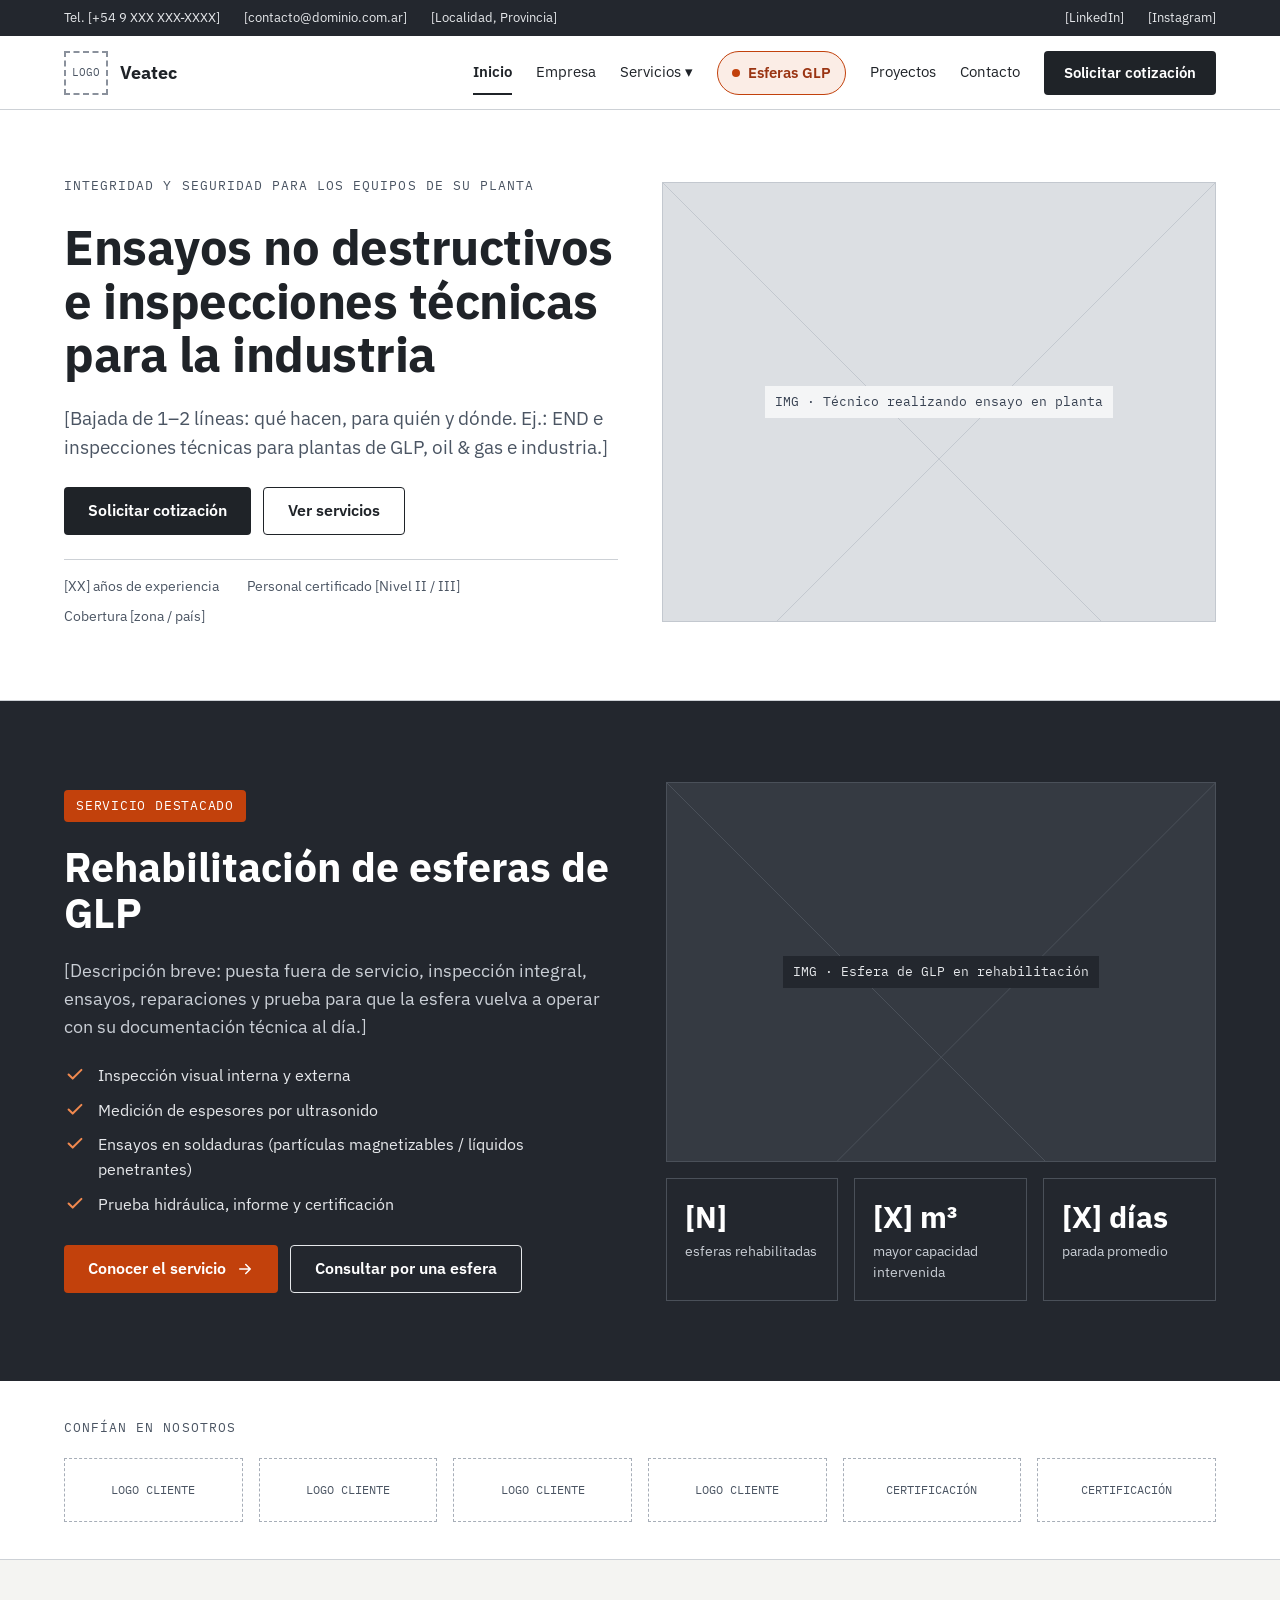
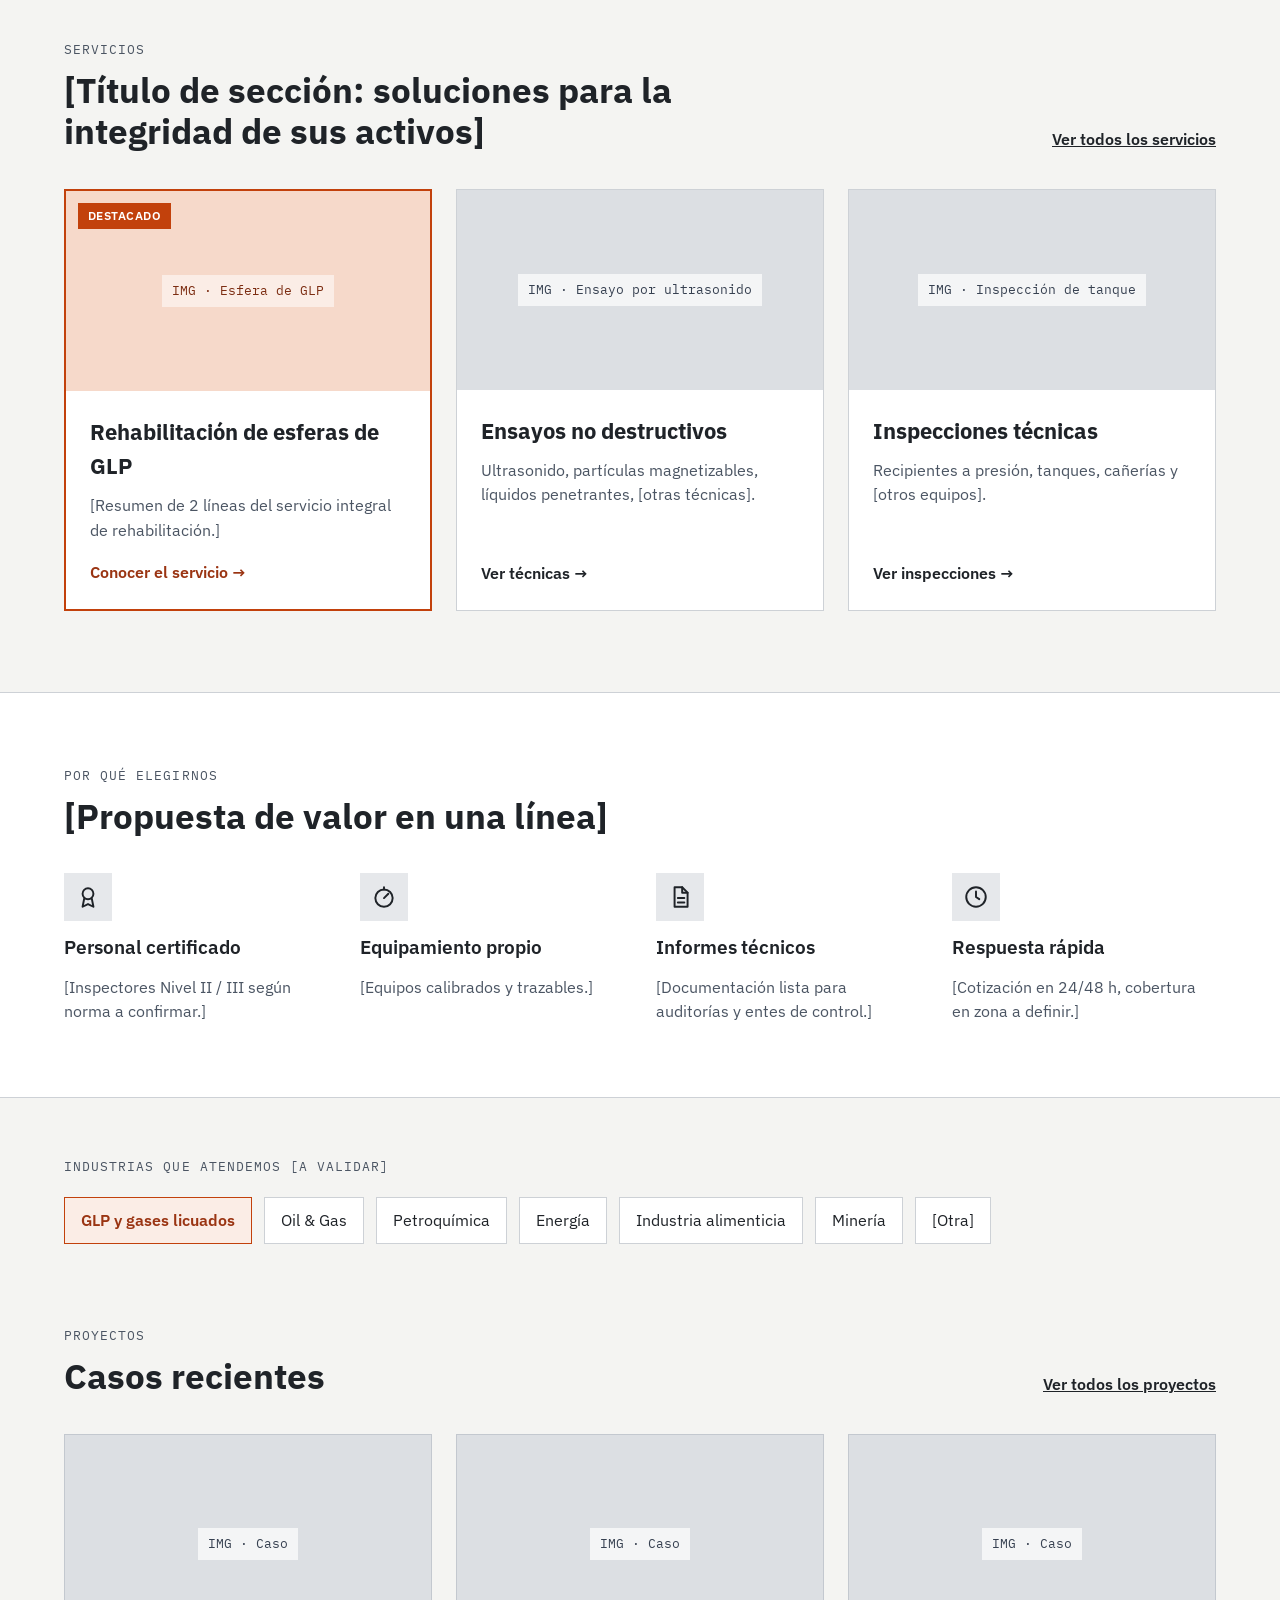
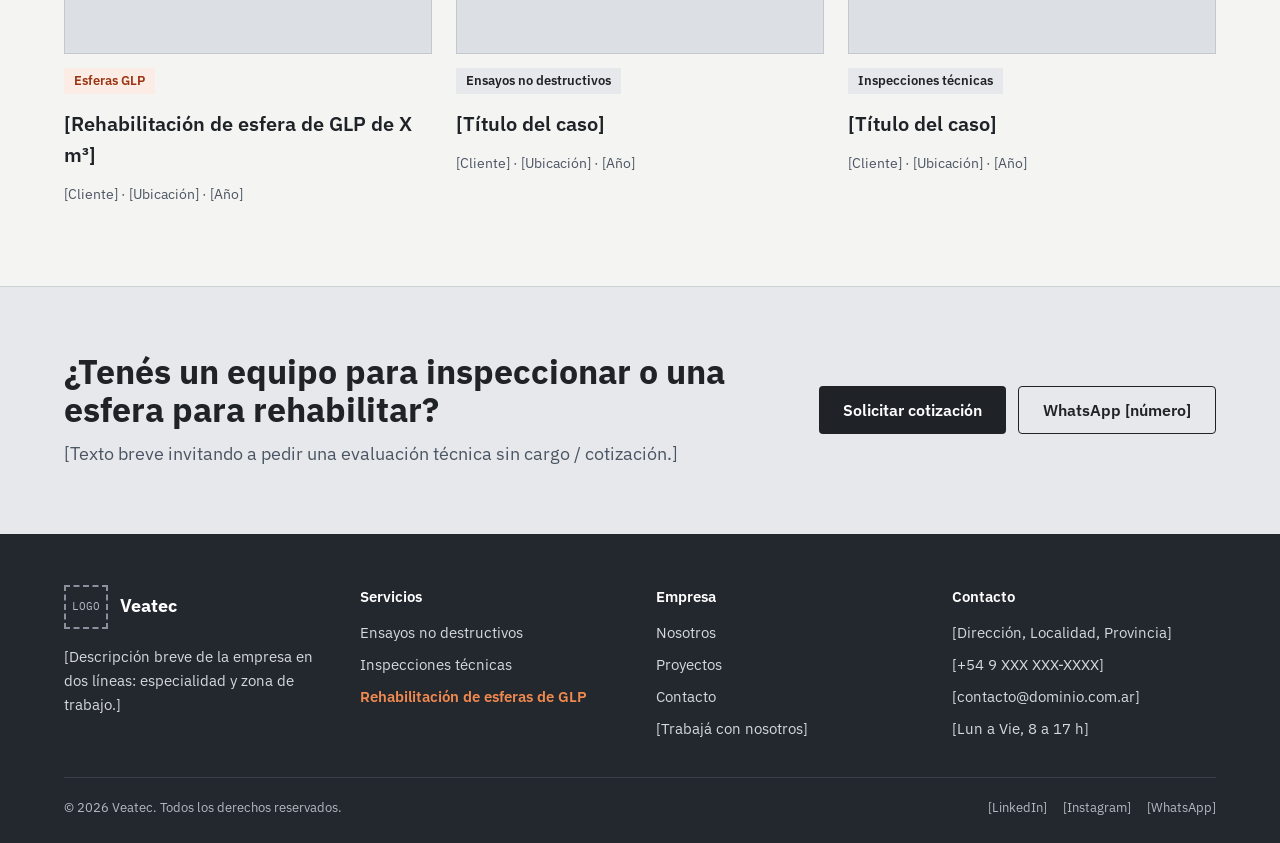
==== index.html @ 016a03b4 "demo" ====
<!doctype html>
<html lang="es-AR">
<head>
<meta charset="utf-8">
<meta name="viewport" content="width=device-width, initial-scale=1">
<title>Ensayos no destructivos e inspecciones técnicas | Veatec</title>
<meta name="description" content="Ensayos no destructivos, inspecciones técnicas y rehabilitación de esferas de GLP para la industria. Personal certificado. Pedí tu cotización.">
<!-- DEMO: evita que la copia de GitHub Pages se indexe. QUITAR esta línea al publicar en el dominio real. -->
<meta name="robots" content="noindex, nofollow">
<link rel="canonical" href="https://www.dominio.com.ar/">
<meta name="theme-color" content="#23272E">
<link rel="icon" href="favicon.svg" type="image/svg+xml">
<!-- Open Graph / redes sociales -->
<meta property="og:type" content="website">
<meta property="og:locale" content="es_AR">
<meta property="og:site_name" content="Veatec">
<meta property="og:title" content="Ensayos no destructivos e inspecciones técnicas | Veatec">
<meta property="og:description" content="Ensayos no destructivos, inspecciones técnicas y rehabilitación de esferas de GLP para la industria. Personal certificado. Pedí tu cotización.">
<meta property="og:url" content="https://www.dominio.com.ar/">
<meta property="og:image" content="https://www.dominio.com.ar/img/og-default.jpg">
<meta name="twitter:card" content="summary_large_image">
<!-- Tipografías: preconnect + display=swap para no bloquear el render -->
<link rel="preconnect" href="https://fonts.googleapis.com">
<link rel="preconnect" href="https://fonts.gstatic.com" crossorigin>
<link rel="stylesheet" href="https://fonts.googleapis.com/css2?family=IBM+Plex+Mono&amp;family=IBM+Plex+Sans:wght@400;600;700&amp;display=swap">
<link rel="stylesheet" href="css/wireframe.css">
<script>document.documentElement.classList.add('js');</script>
<script type="application/ld+json">
{
  "@context": "https://schema.org",
  "@graph": [
    {
      "@type": "ProfessionalService",
      "@id": "https://www.dominio.com.ar/#organizacion",
      "name": "Veatec",
      "url": "https://www.dominio.com.ar/",
      "logo": "https://www.dominio.com.ar/img/logo.png",
      "image": "https://www.dominio.com.ar/img/og-default.jpg",
      "description": "Ensayos no destructivos, inspecciones técnicas y rehabilitación de esferas de GLP para la industria.",
      "telephone": "[+54 9 XXX XXX-XXXX]",
      "email": "[contacto@dominio.com.ar]",
      "address": {
        "@type": "PostalAddress",
        "streetAddress": "[Calle 123]",
        "addressLocality": "[Localidad]",
        "addressRegion": "[Provincia]",
        "addressCountry": "AR"
      },
      "areaServed": {
        "@type": "Country",
        "name": "Argentina"
      },
      "sameAs": [
        "[URL de LinkedIn]",
        "[URL de Instagram]"
      ]
    },
    {
      "@type": "WebSite",
      "@id": "https://www.dominio.com.ar/#sitio",
      "url": "https://www.dominio.com.ar/",
      "name": "Veatec",
      "inLanguage": "es-AR",
      "publisher": {
        "@id": "https://www.dominio.com.ar/#organizacion"
      }
    }
  ]
}
</script>
</head>
<body>
<div style="min-height: 100vh; background: #F4F4F2; color: #1F2328; font-family: 'IBM Plex Sans', sans-serif; font-size: 16px; line-height: 1.55">
<a class="skip-link" href="#contenido">Saltar al contenido</a>
<!-- ===== HEADER (en PHP: includes/header.php) ===== -->
<header class="site-header">
<div class="topbar">
<div class="container topbar-inner">
<div class="topbar-group"><a href="tel:+549XXXXXXXXXX">Tel. [+54 9 XXX XXX-XXXX]</a><a class="hide-sm" href="mailto:contacto@dominio.com.ar">[contacto@dominio.com.ar]</a><span class="hide-sm">[Localidad, Provincia]</span></div>
<div class="topbar-group hide-sm"><span>[LinkedIn]</span><span>[Instagram]</span></div>
</div>
</div>
<div class="container header-main">
<a class="brand" href="index.html" aria-label="Veatec, ir al inicio"><span class="brand-logo" aria-hidden="true">LOGO</span><span class="brand-name">Veatec</span></a>
<button class="nav-toggle" type="button" aria-expanded="false" aria-controls="menu-principal"><svg width="22" height="22" viewBox="0 0 24 24" fill="none" stroke="currentColor" stroke-width="2" stroke-linecap="round" aria-hidden="true"><path d="M4 7h16M4 12h16M4 17h16"></path></svg><span>Menú</span></button>
<nav id="menu-principal" class="main-nav" aria-label="Principal">
<ul class="nav-list">
<li><a class="nav-link" href="index.html" aria-current="page">Inicio</a></li>
<li><a class="nav-link" href="empresa.html">Empresa</a></li>
<li class="has-sub"><a class="nav-link" href="servicios.html">Servicios</a>
<ul class="sub-menu">
<li><a href="ensayos-no-destructivos.html">Ensayos no destructivos</a></li>
<li><a href="inspecciones-tecnicas.html">Inspecciones técnicas</a></li>
<li><a class="sub-glp" href="rehabilitacion-esferas-glp.html">Rehabilitación de esferas de GLP</a></li>
</ul>
</li>
<li class="nav-glp-item"><a class="nav-glp" href="rehabilitacion-esferas-glp.html"><span class="dot" aria-hidden="true"></span>Esferas GLP</a></li>
<li><a class="nav-link" href="proyectos.html">Proyectos</a></li>
<li><a class="nav-link" href="contacto.html">Contacto</a></li>
<li class="nav-cta-item"><a class="nav-cta" href="contacto.html">Solicitar cotización</a></li>
</ul>
</nav>
</div>
</header>
<!-- ===== /HEADER ===== -->
<main id="contenido">

<section style="background: #FFFFFF; border-bottom: 1px solid #CDD1D6; padding: clamp(40px, 5.14vw, 72px) 0 clamp(44px, 5.71vw, 80px)">
<div style="max-width: 1200px; margin: 0 auto; padding: 0 24px; box-sizing: border-box; display: flex; flex-wrap: wrap; align-items: center; gap: clamp(29px, 3.43vw, 48px)">
<div style="flex: 1 1 460px; min-width: 0; display: flex; flex-direction: column; gap: 24px">
<span style="font-family: 'IBM Plex Mono', monospace; font-size: 13px; letter-spacing: 0.08em; text-transform: uppercase; color: #4B5563">Integridad y seguridad para los equipos de su planta</span>
<h1 style="margin: 0; font-size: clamp(30px, 3.85vw, 50px); line-height: 1.08; font-weight: 700; letter-spacing: -0.01em">Ensayos no destructivos e inspecciones técnicas para la industria</h1>
<p style="margin: 0; font-size: 19px; color: #4B5563; max-width: 560px">[Bajada de 1–2 líneas: qué hacen, para quién y dónde. Ej.: END e inspecciones técnicas para plantas de GLP, oil &amp; gas e industria.]</p>
<div style="display: flex; flex-wrap: wrap; gap: 12px">
<a href="contacto.html" style="display: inline-flex; align-items: center; min-height: 48px; padding: 0 24px; box-sizing: border-box; background: #1F2328; color: #FFFFFF; border-radius: 4px; font-weight: 600; text-decoration: none">Solicitar cotización</a>
<a href="servicios.html" style="display: inline-flex; align-items: center; min-height: 48px; padding: 0 24px; box-sizing: border-box; border: 1.5px solid #1F2328; color: #1F2328; border-radius: 4px; font-weight: 600; text-decoration: none">Ver servicios</a>
</div>
<div style="display: flex; flex-wrap: wrap; gap: 8px 28px; padding-top: 16px; border-top: 1px solid #CDD1D6; font-size: 14px; color: #4B5563">
<span>[XX] años de experiencia</span><span>Personal certificado [Nivel II / III]</span><span>Cobertura [zona / país]</span>
</div>
</div>
<div style="flex: 1 1 460px; min-width: 0; position: relative; height: clamp(242px, 137.5vw, 440px); background: #DCDFE3; border: 1px solid #C3C8CF; display: flex; align-items: center; justify-content: center; overflow: hidden">
<svg width="100%" height="100%" viewBox="0 0 100 100" preserveAspectRatio="none" aria-hidden="true" style="position: absolute; inset: 0"><line x1="0" y1="0" x2="100" y2="100" stroke="#C3C8CF" stroke-width="1" vector-effect="non-scaling-stroke"></line><line x1="100" y1="0" x2="0" y2="100" stroke="#C3C8CF" stroke-width="1" vector-effect="non-scaling-stroke"></line></svg>
<span style="position: relative; font-family: 'IBM Plex Mono', monospace; font-size: 13px; color: #374151; background: #F4F5F6; padding: 6px 10px">IMG · Técnico realizando ensayo en planta</span>
</div>
</div>
</section>

<section style="background: #23272E; color: #E6E8EB; padding: clamp(48px, 6.29vw, 88px) 0">
<div style="max-width: 1200px; margin: 0 auto; padding: 0 24px; box-sizing: border-box; display: flex; flex-wrap: wrap; align-items: center; gap: clamp(34px, 4.0vw, 56px)">
<div style="flex: 1 1 460px; min-width: 0; display: flex; flex-direction: column; gap: 22px">
<span style="align-self: flex-start; display: inline-flex; align-items: center; gap: 8px; padding: 6px 12px; background: #C2410C; color: #FFFFFF; border-radius: 4px; font-family: 'IBM Plex Mono', monospace; font-size: 13px; letter-spacing: 0.06em; text-transform: uppercase">Servicio destacado</span>
<h2 style="margin: 0; font-size: clamp(26px, 3.23vw, 42px); line-height: 1.1; font-weight: 700; color: #FFFFFF">Rehabilitación de esferas de GLP</h2>
<p style="margin: 0; font-size: 18px; color: #C9CED5">[Descripción breve: puesta fuera de servicio, inspección integral, ensayos, reparaciones y prueba para que la esfera vuelva a operar con su documentación técnica al día.]</p>
<ul style="margin: 0; padding: 0; list-style: none; display: flex; flex-direction: column; gap: 10px">
<li style="display: flex; gap: 12px; align-items: flex-start"><svg width="22" height="22" viewBox="0 0 24 24" fill="none" stroke="#F0894F" stroke-width="2.2" stroke-linecap="round" stroke-linejoin="round" aria-hidden="true" style="flex-shrink: 0"><path d="M5 12.5l4.5 4.5L19 7.5"></path></svg><span>Inspección visual interna y externa</span></li>
<li style="display: flex; gap: 12px; align-items: flex-start"><svg width="22" height="22" viewBox="0 0 24 24" fill="none" stroke="#F0894F" stroke-width="2.2" stroke-linecap="round" stroke-linejoin="round" aria-hidden="true" style="flex-shrink: 0"><path d="M5 12.5l4.5 4.5L19 7.5"></path></svg><span>Medición de espesores por ultrasonido</span></li>
<li style="display: flex; gap: 12px; align-items: flex-start"><svg width="22" height="22" viewBox="0 0 24 24" fill="none" stroke="#F0894F" stroke-width="2.2" stroke-linecap="round" stroke-linejoin="round" aria-hidden="true" style="flex-shrink: 0"><path d="M5 12.5l4.5 4.5L19 7.5"></path></svg><span>Ensayos en soldaduras (partículas magnetizables / líquidos penetrantes)</span></li>
<li style="display: flex; gap: 12px; align-items: flex-start"><svg width="22" height="22" viewBox="0 0 24 24" fill="none" stroke="#F0894F" stroke-width="2.2" stroke-linecap="round" stroke-linejoin="round" aria-hidden="true" style="flex-shrink: 0"><path d="M5 12.5l4.5 4.5L19 7.5"></path></svg><span>Prueba hidráulica, informe y certificación</span></li>
</ul>
<div style="display: flex; flex-wrap: wrap; gap: 12px; padding-top: 6px">
<a href="rehabilitacion-esferas-glp.html" style="display: inline-flex; align-items: center; gap: 10px; min-height: 48px; padding: 0 24px; box-sizing: border-box; background: #C2410C; color: #FFFFFF; border-radius: 4px; font-weight: 600; text-decoration: none">Conocer el servicio<svg width="18" height="18" viewBox="0 0 24 24" fill="none" stroke="#FFFFFF" stroke-width="2" stroke-linecap="round" stroke-linejoin="round" aria-hidden="true"><path d="M5 12h14M13 6l6 6-6 6"></path></svg></a>
<a href="contacto.html" style="display: inline-flex; align-items: center; min-height: 48px; padding: 0 24px; box-sizing: border-box; border: 1.5px solid #E6E8EB; color: #FFFFFF; border-radius: 4px; font-weight: 600; text-decoration: none">Consultar por una esfera</a>
</div>
</div>
<div style="flex: 1 1 460px; min-width: 0; display: flex; flex-direction: column; gap: 16px">
<div style="position: relative; height: clamp(209px, 118.75vw, 380px); background: #353A42; border: 1px solid #4A5059; display: flex; align-items: center; justify-content: center; overflow: hidden">
<svg width="100%" height="100%" viewBox="0 0 100 100" preserveAspectRatio="none" aria-hidden="true" style="position: absolute; inset: 0"><line x1="0" y1="0" x2="100" y2="100" stroke="#4A5059" stroke-width="1" vector-effect="non-scaling-stroke"></line><line x1="100" y1="0" x2="0" y2="100" stroke="#4A5059" stroke-width="1" vector-effect="non-scaling-stroke"></line></svg>
<span style="position: relative; font-family: 'IBM Plex Mono', monospace; font-size: 13px; color: #E6E8EB; background: #23272E; padding: 6px 10px">IMG · Esfera de GLP en rehabilitación</span>
</div>
<div style="display: grid; grid-template-columns: repeat(auto-fit, minmax(min(160px, 100%), 1fr)); gap: 16px">
<div style="padding: 16px 18px; border: 1px solid #4A5059"><div style="font-size: clamp(26px, 2.31vw, 30px); font-weight: 700; color: #FFFFFF">[N]</div><div style="font-size: 14px; color: #C9CED5">esferas rehabilitadas</div></div>
<div style="padding: 16px 18px; border: 1px solid #4A5059"><div style="font-size: clamp(26px, 2.31vw, 30px); font-weight: 700; color: #FFFFFF">[X] m³</div><div style="font-size: 14px; color: #C9CED5">mayor capacidad intervenida</div></div>
<div style="padding: 16px 18px; border: 1px solid #4A5059"><div style="font-size: clamp(26px, 2.31vw, 30px); font-weight: 700; color: #FFFFFF">[X] días</div><div style="font-size: 14px; color: #C9CED5">parada promedio</div></div>
</div>
</div>
</div>
</section>

<section style="background: #FFFFFF; border-bottom: 1px solid #CDD1D6; padding: clamp(22px, 2.86vw, 40px) 0">
<div style="max-width: 1200px; margin: 0 auto; padding: 0 24px; box-sizing: border-box; display: flex; flex-direction: column; gap: 20px">
<span style="font-family: 'IBM Plex Mono', monospace; font-size: 13px; letter-spacing: 0.08em; text-transform: uppercase; color: #4B5563">Confían en nosotros</span>
<div style="display: grid; grid-template-columns: repeat(auto-fit, minmax(min(150px, 100%), 1fr)); gap: 16px">
<div style="height: 64px; border: 1px dashed #A7AEB8; display: flex; align-items: center; justify-content: center; font-family: 'IBM Plex Mono', monospace; font-size: 12px; color: #4B5563">LOGO CLIENTE</div>
<div style="height: 64px; border: 1px dashed #A7AEB8; display: flex; align-items: center; justify-content: center; font-family: 'IBM Plex Mono', monospace; font-size: 12px; color: #4B5563">LOGO CLIENTE</div>
<div style="height: 64px; border: 1px dashed #A7AEB8; display: flex; align-items: center; justify-content: center; font-family: 'IBM Plex Mono', monospace; font-size: 12px; color: #4B5563">LOGO CLIENTE</div>
<div style="height: 64px; border: 1px dashed #A7AEB8; display: flex; align-items: center; justify-content: center; font-family: 'IBM Plex Mono', monospace; font-size: 12px; color: #4B5563">LOGO CLIENTE</div>
<div style="height: 64px; border: 1px dashed #A7AEB8; display: flex; align-items: center; justify-content: center; font-family: 'IBM Plex Mono', monospace; font-size: 12px; color: #4B5563">CERTIFICACIÓN</div>
<div style="height: 64px; border: 1px dashed #A7AEB8; display: flex; align-items: center; justify-content: center; font-family: 'IBM Plex Mono', monospace; font-size: 12px; color: #4B5563">CERTIFICACIÓN</div>
</div>
</div>
</section>

<section style="padding: clamp(48px, 6.29vw, 88px) 0">
<div style="max-width: 1200px; margin: 0 auto; padding: 0 24px; box-sizing: border-box; display: flex; flex-direction: column; gap: clamp(24px, 2.86vw, 40px)">
<div style="display: flex; flex-wrap: wrap; justify-content: space-between; align-items: flex-end; gap: 16px">
<div style="display: flex; flex-direction: column; gap: 10px; max-width: 640px">
<span style="font-family: 'IBM Plex Mono', monospace; font-size: 13px; letter-spacing: 0.08em; text-transform: uppercase; color: #4B5563">Servicios</span>
<h2 style="margin: 0; font-size: clamp(26px, 2.77vw, 36px); line-height: 1.15; font-weight: 700">[Título de sección: soluciones para la integridad de sus activos]</h2>
</div>
<a href="servicios.html" style="font-weight: 600; color: #1F2328">Ver todos los servicios</a>
</div>
<div style="display: grid; grid-template-columns: repeat(auto-fit, minmax(min(300px, 100%), 1fr)); gap: 24px">
<a href="rehabilitacion-esferas-glp.html" style="display: flex; flex-direction: column; background: #FFFFFF; border: 2px solid #C2410C; text-decoration: none; color: #1F2328">
<div style="position: relative; height: 200px; background: #F6D9CA; display: flex; align-items: center; justify-content: center"><span style="font-family: 'IBM Plex Mono', monospace; font-size: 13px; color: #7C2D12; background: #FBEDE6; padding: 6px 10px">IMG · Esfera de GLP</span><span style="position: absolute; top: 12px; left: 12px; padding: 4px 10px; background: #C2410C; color: #FFFFFF; font-size: 12px; font-weight: 600; letter-spacing: 0.04em; text-transform: uppercase">Destacado</span></div>
<div style="padding: 24px; display: flex; flex-direction: column; gap: 10px; flex-grow: 1">
<h3 style="margin: 0; font-size: 22px; font-weight: 700">Rehabilitación de esferas de GLP</h3>
<p style="margin: 0; color: #4B5563">[Resumen de 2 líneas del servicio integral de rehabilitación.]</p>
<span style="margin-top: auto; padding-top: 8px; font-weight: 600; color: #9A3412">Conocer el servicio →</span>
</div>
</a>
<a href="ensayos-no-destructivos.html" style="display: flex; flex-direction: column; background: #FFFFFF; border: 1px solid #CDD1D6; text-decoration: none; color: #1F2328">
<div style="height: 200px; background: #DCDFE3; display: flex; align-items: center; justify-content: center"><span style="font-family: 'IBM Plex Mono', monospace; font-size: 13px; color: #374151; background: #F4F5F6; padding: 6px 10px">IMG · Ensayo por ultrasonido</span></div>
<div style="padding: 24px; display: flex; flex-direction: column; gap: 10px; flex-grow: 1">
<h3 style="margin: 0; font-size: 22px; font-weight: 700">Ensayos no destructivos</h3>
<p style="margin: 0; color: #4B5563">Ultrasonido, partículas magnetizables, líquidos penetrantes, [otras técnicas].</p>
<span style="margin-top: auto; padding-top: 8px; font-weight: 600">Ver técnicas →</span>
</div>
</a>
<a href="inspecciones-tecnicas.html" style="display: flex; flex-direction: column; background: #FFFFFF; border: 1px solid #CDD1D6; text-decoration: none; color: #1F2328">
<div style="height: 200px; background: #DCDFE3; display: flex; align-items: center; justify-content: center"><span style="font-family: 'IBM Plex Mono', monospace; font-size: 13px; color: #374151; background: #F4F5F6; padding: 6px 10px">IMG · Inspección de tanque</span></div>
<div style="padding: 24px; display: flex; flex-direction: column; gap: 10px; flex-grow: 1">
<h3 style="margin: 0; font-size: 22px; font-weight: 700">Inspecciones técnicas</h3>
<p style="margin: 0; color: #4B5563">Recipientes a presión, tanques, cañerías y [otros equipos].</p>
<span style="margin-top: auto; padding-top: 8px; font-weight: 600">Ver inspecciones →</span>
</div>
</a>
</div>
</div>
</section>

<section style="background: #FFFFFF; border-top: 1px solid #CDD1D6; border-bottom: 1px solid #CDD1D6; padding: clamp(44px, 5.71vw, 80px) 0">
<div style="max-width: 1200px; margin: 0 auto; padding: 0 24px; box-sizing: border-box; display: flex; flex-direction: column; gap: clamp(24px, 2.86vw, 40px)">
<div style="display: flex; flex-direction: column; gap: 10px; max-width: 640px">
<span style="font-family: 'IBM Plex Mono', monospace; font-size: 13px; letter-spacing: 0.08em; text-transform: uppercase; color: #4B5563">Por qué elegirnos</span>
<h2 style="margin: 0; font-size: clamp(26px, 2.77vw, 36px); line-height: 1.15; font-weight: 700">[Propuesta de valor en una línea]</h2>
</div>
<div style="display: grid; grid-template-columns: repeat(auto-fit, minmax(min(240px, 100%), 1fr)); gap: 32px">
<div style="display: flex; flex-direction: column; gap: 12px">
<span style="width: 48px; height: 48px; background: #E6E8EB; display: flex; align-items: center; justify-content: center"><svg width="26" height="26" viewBox="0 0 24 24" fill="none" stroke="#1F2328" stroke-width="1.8" stroke-linecap="round" stroke-linejoin="round" aria-hidden="true"><circle cx="12" cy="9" r="5"></circle><path d="M8.5 13.5L7 21l5-2.5 5 2.5-1.5-7.5"></path></svg></span>
<h3 style="margin: 0; font-size: 19px; font-weight: 600">Personal certificado</h3>
<p style="margin: 0; color: #4B5563">[Inspectores Nivel II / III según norma a confirmar.]</p>
</div>
<div style="display: flex; flex-direction: column; gap: 12px">
<span style="width: 48px; height: 48px; background: #E6E8EB; display: flex; align-items: center; justify-content: center"><svg width="26" height="26" viewBox="0 0 24 24" fill="none" stroke="#1F2328" stroke-width="1.8" stroke-linecap="round" stroke-linejoin="round" aria-hidden="true"><circle cx="12" cy="13" r="8"></circle><path d="M12 13l4-4M12 5V3"></path></svg></span>
<h3 style="margin: 0; font-size: 19px; font-weight: 600">Equipamiento propio</h3>
<p style="margin: 0; color: #4B5563">[Equipos calibrados y trazables.]</p>
</div>
<div style="display: flex; flex-direction: column; gap: 12px">
<span style="width: 48px; height: 48px; background: #E6E8EB; display: flex; align-items: center; justify-content: center"><svg width="26" height="26" viewBox="0 0 24 24" fill="none" stroke="#1F2328" stroke-width="1.8" stroke-linecap="round" stroke-linejoin="round" aria-hidden="true"><path d="M7 3h7l5 5v13H7z"></path><path d="M14 3v5h5M10 13h6M10 17h6"></path></svg></span>
<h3 style="margin: 0; font-size: 19px; font-weight: 600">Informes técnicos</h3>
<p style="margin: 0; color: #4B5563">[Documentación lista para auditorías y entes de control.]</p>
</div>
<div style="display: flex; flex-direction: column; gap: 12px">
<span style="width: 48px; height: 48px; background: #E6E8EB; display: flex; align-items: center; justify-content: center"><svg width="26" height="26" viewBox="0 0 24 24" fill="none" stroke="#1F2328" stroke-width="1.8" stroke-linecap="round" stroke-linejoin="round" aria-hidden="true"><circle cx="12" cy="12" r="9"></circle><path d="M12 7v5l3 2"></path></svg></span>
<h3 style="margin: 0; font-size: 19px; font-weight: 600">Respuesta rápida</h3>
<p style="margin: 0; color: #4B5563">[Cotización en 24/48 h, cobertura en zona a definir.]</p>
</div>
</div>
</div>
</section>

<section style="padding: clamp(35px, 4.57vw, 64px) 0">
<div style="max-width: 1200px; margin: 0 auto; padding: 0 24px; box-sizing: border-box; display: flex; flex-direction: column; gap: 20px">
<span style="font-family: 'IBM Plex Mono', monospace; font-size: 13px; letter-spacing: 0.08em; text-transform: uppercase; color: #4B5563">Industrias que atendemos [a validar]</span>
<div style="display: flex; flex-wrap: wrap; gap: 12px">
<span style="padding: 10px 16px; background: #FBEDE6; border: 1px solid #C2410C; color: #9A3412; font-weight: 600">GLP y gases licuados</span>
<span style="padding: 10px 16px; background: #FFFFFF; border: 1px solid #CDD1D6">Oil &amp; Gas</span>
<span style="padding: 10px 16px; background: #FFFFFF; border: 1px solid #CDD1D6">Petroquímica</span>
<span style="padding: 10px 16px; background: #FFFFFF; border: 1px solid #CDD1D6">Energía</span>
<span style="padding: 10px 16px; background: #FFFFFF; border: 1px solid #CDD1D6">Industria alimenticia</span>
<span style="padding: 10px 16px; background: #FFFFFF; border: 1px solid #CDD1D6">Minería</span>
<span style="padding: 10px 16px; background: #FFFFFF; border: 1px solid #CDD1D6">[Otra]</span>
</div>
</div>
</section>

<section style="padding: 24px 0 clamp(48px, 6.29vw, 88px)">
<div style="max-width: 1200px; margin: 0 auto; padding: 0 24px; box-sizing: border-box; display: flex; flex-direction: column; gap: clamp(24px, 2.86vw, 40px)">
<div style="display: flex; flex-wrap: wrap; justify-content: space-between; align-items: flex-end; gap: 16px">
<div style="display: flex; flex-direction: column; gap: 10px">
<span style="font-family: 'IBM Plex Mono', monospace; font-size: 13px; letter-spacing: 0.08em; text-transform: uppercase; color: #4B5563">Proyectos</span>
<h2 style="margin: 0; font-size: clamp(26px, 2.77vw, 36px); line-height: 1.15; font-weight: 700">Casos recientes</h2>
</div>
<a href="proyectos.html" style="font-weight: 600; color: #1F2328">Ver todos los proyectos</a>
</div>
<div style="display: grid; grid-template-columns: repeat(auto-fit, minmax(min(300px, 100%), 1fr)); gap: 24px">
<a href="caso-estudio.html" style="display: flex; flex-direction: column; gap: 14px; text-decoration: none; color: #1F2328">
<div style="height: 220px; background: #DCDFE3; border: 1px solid #C3C8CF; display: flex; align-items: center; justify-content: center"><span style="font-family: 'IBM Plex Mono', monospace; font-size: 13px; color: #374151; background: #F4F5F6; padding: 6px 10px">IMG · Caso</span></div>
<span style="align-self: flex-start; padding: 3px 10px; background: #FBEDE6; color: #9A3412; font-size: 13px; font-weight: 600">Esferas GLP</span>
<h3 style="margin: 0; font-size: 20px; font-weight: 600">[Rehabilitación de esfera de GLP de X m³]</h3>
<span style="font-size: 14px; color: #4B5563">[Cliente] · [Ubicación] · [Año]</span>
</a>
<a href="caso-estudio.html" style="display: flex; flex-direction: column; gap: 14px; text-decoration: none; color: #1F2328">
<div style="height: 220px; background: #DCDFE3; border: 1px solid #C3C8CF; display: flex; align-items: center; justify-content: center"><span style="font-family: 'IBM Plex Mono', monospace; font-size: 13px; color: #374151; background: #F4F5F6; padding: 6px 10px">IMG · Caso</span></div>
<span style="align-self: flex-start; padding: 3px 10px; background: #E6E8EB; color: #1F2328; font-size: 13px; font-weight: 600">Ensayos no destructivos</span>
<h3 style="margin: 0; font-size: 20px; font-weight: 600">[Título del caso]</h3>
<span style="font-size: 14px; color: #4B5563">[Cliente] · [Ubicación] · [Año]</span>
</a>
<a href="caso-estudio.html" style="display: flex; flex-direction: column; gap: 14px; text-decoration: none; color: #1F2328">
<div style="height: 220px; background: #DCDFE3; border: 1px solid #C3C8CF; display: flex; align-items: center; justify-content: center"><span style="font-family: 'IBM Plex Mono', monospace; font-size: 13px; color: #374151; background: #F4F5F6; padding: 6px 10px">IMG · Caso</span></div>
<span style="align-self: flex-start; padding: 3px 10px; background: #E6E8EB; color: #1F2328; font-size: 13px; font-weight: 600">Inspecciones técnicas</span>
<h3 style="margin: 0; font-size: 20px; font-weight: 600">[Título del caso]</h3>
<span style="font-size: 14px; color: #4B5563">[Cliente] · [Ubicación] · [Año]</span>
</a>
</div>
</div>
</section>

<section style="background: #E6E8EB; border-top: 1px solid #CDD1D6; padding: clamp(40px, 5.14vw, 72px) 0">
<div style="max-width: 1200px; margin: 0 auto; padding: 0 24px; box-sizing: border-box; display: flex; flex-wrap: wrap; justify-content: space-between; align-items: center; gap: 24px clamp(29px, 3.43vw, 48px)">
<div style="flex: 1 1 520px; min-width: 0; display: flex; flex-direction: column; gap: 10px">
<h2 style="margin: 0; font-size: clamp(26px, 2.62vw, 34px); line-height: 1.15; font-weight: 700">¿Tenés un equipo para inspeccionar o una esfera para rehabilitar?</h2>
<p style="margin: 0; color: #4B5563; font-size: 18px">[Texto breve invitando a pedir una evaluación técnica sin cargo / cotización.]</p>
</div>
<div style="display: flex; flex-wrap: wrap; gap: 12px">
<a href="contacto.html" style="display: inline-flex; align-items: center; min-height: 48px; padding: 0 24px; box-sizing: border-box; background: #1F2328; color: #FFFFFF; border-radius: 4px; font-weight: 600; text-decoration: none">Solicitar cotización</a>
<a href="contacto.html" style="display: inline-flex; align-items: center; min-height: 48px; padding: 0 24px; box-sizing: border-box; border: 1.5px solid #1F2328; color: #1F2328; border-radius: 4px; font-weight: 600; text-decoration: none">WhatsApp [número]</a>
</div>
</div>
</section>

</main>
<!-- ===== FOOTER (en PHP: includes/footer.php) ===== -->
<footer style="width: 100%; background: #23272E; color: #D5D9DE; font-family: 'IBM Plex Sans', sans-serif; font-size: 15px; line-height: 1.6">
<div style="max-width: 1200px; margin: 0 auto; padding: clamp(31px, 4.0vw, 56px) 24px 24px; box-sizing: border-box; display: flex; flex-direction: column; gap: clamp(24px, 2.86vw, 40px)">
<div style="display: grid; grid-template-columns: repeat(auto-fit, minmax(min(220px, 100%), 1fr)); gap: 32px">
<div style="display: flex; flex-direction: column; gap: 16px">
<div style="display: flex; align-items: center; gap: 12px">
<span style="width: 44px; height: 44px; box-sizing: border-box; border: 2px dashed #8A919C; display: flex; align-items: center; justify-content: center; font-family: 'IBM Plex Mono', monospace; font-size: 11px; color: #B4BAC2">LOGO</span>
<span style="font-weight: 700; font-size: 18px; color: #FFFFFF">Veatec</span>
</div>
<p style="margin: 0">[Descripción breve de la empresa en dos líneas: especialidad y zona de trabajo.]</p>
</div>
<div style="display: flex; flex-direction: column; gap: 8px">
<span style="font-weight: 600; color: #FFFFFF; margin-bottom: 4px">Servicios</span>
<a href="ensayos-no-destructivos.html" style="color: #D5D9DE; text-decoration: none">Ensayos no destructivos</a>
<a href="inspecciones-tecnicas.html" style="color: #D5D9DE; text-decoration: none">Inspecciones técnicas</a>
<a href="rehabilitacion-esferas-glp.html" style="color: #F0894F; text-decoration: none; font-weight: 600">Rehabilitación de esferas de GLP</a>
</div>
<div style="display: flex; flex-direction: column; gap: 8px">
<span style="font-weight: 600; color: #FFFFFF; margin-bottom: 4px">Empresa</span>
<a href="empresa.html" style="color: #D5D9DE; text-decoration: none">Nosotros</a>
<a href="proyectos.html" style="color: #D5D9DE; text-decoration: none">Proyectos</a>
<a href="contacto.html" style="color: #D5D9DE; text-decoration: none">Contacto</a>
<span>[Trabajá con nosotros]</span>
</div>
<div style="display: flex; flex-direction: column; gap: 8px">
<span style="font-weight: 600; color: #FFFFFF; margin-bottom: 4px">Contacto</span>
<span>[Dirección, Localidad, Provincia]</span>
<span>[+54 9 XXX XXX-XXXX]</span>
<span>[contacto@dominio.com.ar]</span>
<span>[Lun a Vie, 8 a 17 h]</span>
</div>
</div>
<div style="display: flex; flex-wrap: wrap; justify-content: space-between; gap: 12px 24px; padding-top: 20px; border-top: 1px solid #3A4048; font-size: 13px; color: #B4BAC2">
<span>© 2026 Veatec. Todos los derechos reservados.</span>
<div style="display: flex; gap: 16px"><span>[LinkedIn]</span><span>[Instagram]</span><span>[WhatsApp]</span></div>
</div>
</div>
</footer>
<!-- ===== /FOOTER ===== -->
</div>
<script src="js/main.js" defer></script>
</body>
</html>
---- css/wireframe.css ----
/* =========================================================
   Wireframe: estilos base + header responsive
   El layout de cada sección está inline porque es un wireframe;
   cuando llegue la identidad visual conviene pasarlo a clases acá.
   ========================================================= */

*, *::before, *::after { box-sizing: border-box; }

html {
  scroll-behavior: smooth;
  -webkit-text-size-adjust: 100%;
}

body {
  margin: 0;
  background: #F4F4F2;
  color: #1F2328;
  font-family: 'IBM Plex Sans', system-ui, -apple-system, 'Segoe UI', sans-serif;
  overflow-wrap: break-word;
}

img, svg, video { max-width: 100%; height: auto; }

a { color: #1F2328; }
a:hover { color: #C2410C; }

a:focus-visible,
button:focus-visible,
input:focus-visible,
select:focus-visible,
textarea:focus-visible,
summary:focus-visible {
  outline: 3px solid #C2410C;
  outline-offset: 2px;
}

input, select, textarea, button { max-width: 100%; }

.container {
  width: 100%;
  max-width: 1200px;
  margin: 0 auto;
  padding-left: 24px;
  padding-right: 24px;
}

/* Saltar al contenido (accesibilidad) */
.skip-link {
  position: absolute;
  left: -9999px;
  top: 0;
}
.skip-link:focus {
  left: 16px;
  top: 16px;
  z-index: 100;
  padding: 12px 16px;
  background: #1F2328;
  color: #FFFFFF;
}

/* ---------- Header ---------- */
.site-header {
  position: relative;
  z-index: 20;
  background: #FFFFFF;
  border-bottom: 1px solid #CDD1D6;
}

.topbar { background: #23272E; color: #E6E8EB; font-size: 13px; }
.topbar a { color: #E6E8EB; text-decoration: none; }
.topbar a:hover { color: #FFFFFF; text-decoration: underline; }
.topbar-inner {
  display: flex;
  flex-wrap: wrap;
  justify-content: space-between;
  gap: 6px 24px;
  padding-top: 8px;
  padding-bottom: 8px;
}
.topbar-group { display: flex; flex-wrap: wrap; gap: 6px 24px; }

.header-main {
  display: flex;
  align-items: center;
  justify-content: space-between;
  gap: 12px 32px;
  padding-top: 14px;
  padding-bottom: 14px;
}

.brand {
  display: flex;
  align-items: center;
  gap: 12px;
  min-height: 44px;
  color: #1F2328;
  text-decoration: none;
}
.brand-logo {
  width: 44px;
  height: 44px;
  flex-shrink: 0;
  display: flex;
  align-items: center;
  justify-content: center;
  border: 2px dashed #8A919C;
  font-family: 'IBM Plex Mono', monospace;
  font-size: 11px;
  color: #4B5563;
}
.brand-name { font-weight: 700; font-size: 18px; }

.nav-list {
  list-style: none;
  margin: 0;
  padding: 0;
  display: flex;
  align-items: center;
  gap: 4px 24px;
}

.nav-link {
  display: inline-block;
  padding: 10px 0;
  font-size: 15px;
  color: #1F2328;
  text-decoration: none;
  border-bottom: 2px solid transparent;
}
.nav-link[aria-current="page"] { font-weight: 600; border-bottom-color: #1F2328; }

/* Submenú de Servicios */
.has-sub { position: relative; }
.has-sub > .nav-link::after { content: " ▾"; }
.sub-menu {
  display: none;
  position: absolute;
  top: 100%;
  left: -16px;
  z-index: 10;
  min-width: 280px;
  margin: 0;
  padding: 8px 0;
  list-style: none;
  background: #FFFFFF;
  border: 1px solid #CDD1D6;
}
.has-sub:hover .sub-menu,
.has-sub:focus-within .sub-menu { display: block; }
.sub-menu a { display: block; padding: 10px 16px; color: #1F2328; text-decoration: none; }
.sub-menu a:hover { background: #F4F4F2; }
.sub-menu .sub-glp { color: #9A3412; font-weight: 600; }

/* Servicio prioritario en el menú */
.nav-glp {
  display: inline-flex;
  align-items: center;
  gap: 8px;
  min-height: 44px;
  padding: 0 14px;
  border: 1.5px solid #C2410C;
  border-radius: 22px;
  background: #FBEDE6;
  color: #9A3412;
  font-size: 15px;
  font-weight: 600;
  text-decoration: none;
}
.nav-glp .dot { width: 8px; height: 8px; border-radius: 4px; background: #C2410C; }
.nav-glp[aria-current="page"] { background: #C2410C; color: #FFFFFF; }
.nav-glp[aria-current="page"] .dot { background: #FFFFFF; }

.nav-cta {
  display: inline-flex;
  align-items: center;
  justify-content: center;
  min-height: 44px;
  padding: 0 20px;
  border-radius: 4px;
  background: #1F2328;
  color: #FFFFFF;
  font-size: 15px;
  font-weight: 600;
  text-decoration: none;
}
.nav-cta:hover { color: #FFFFFF; background: #000000; }

.nav-toggle {
  display: none;
  align-items: center;
  gap: 8px;
  min-height: 44px;
  padding: 0 14px;
  border: 1.5px solid #1F2328;
  border-radius: 4px;
  background: #FFFFFF;
  color: #1F2328;
  font: inherit;
  font-weight: 600;
  cursor: pointer;
}

/* ---------- Tablet y celular: menú hamburguesa ---------- */
@media (max-width: 1080px) {
  .header-main { flex-wrap: wrap; }
  .nav-toggle { display: inline-flex; }
  .main-nav { flex-basis: 100%; }
  .js .main-nav { display: none; }
  .js .site-header.is-open .main-nav { display: block; }

  .nav-list { flex-direction: column; align-items: stretch; gap: 0; padding: 4px 0; }
  .nav-list > li { border-top: 1px solid #E6E8EB; }
  .nav-link { display: flex; align-items: center; min-height: 48px; padding: 0; border-bottom: 0; font-size: 17px; }
  .nav-link[aria-current="page"] { box-shadow: inset 4px 0 0 #1F2328; padding-left: 12px; }

  .has-sub > .nav-link::after { content: ""; }
  .sub-menu { display: block; position: static; min-width: 0; padding: 0 0 8px 16px; border: 0; }
  .sub-menu a { padding: 12px 0; }

  .nav-glp-item { order: -1; border-top: 0 !important; padding: 12px 0; }
  .nav-glp { width: 100%; justify-content: center; min-height: 48px; font-size: 16px; }
  .nav-cta-item { padding: 12px 0 4px; }
  .nav-cta { width: 100%; min-height: 48px; font-size: 16px; }
}

@media (max-width: 700px) {
  .hide-sm { display: none !important; }
}

@media (prefers-reduced-motion: reduce) {
  html { scroll-behavior: auto; }
}
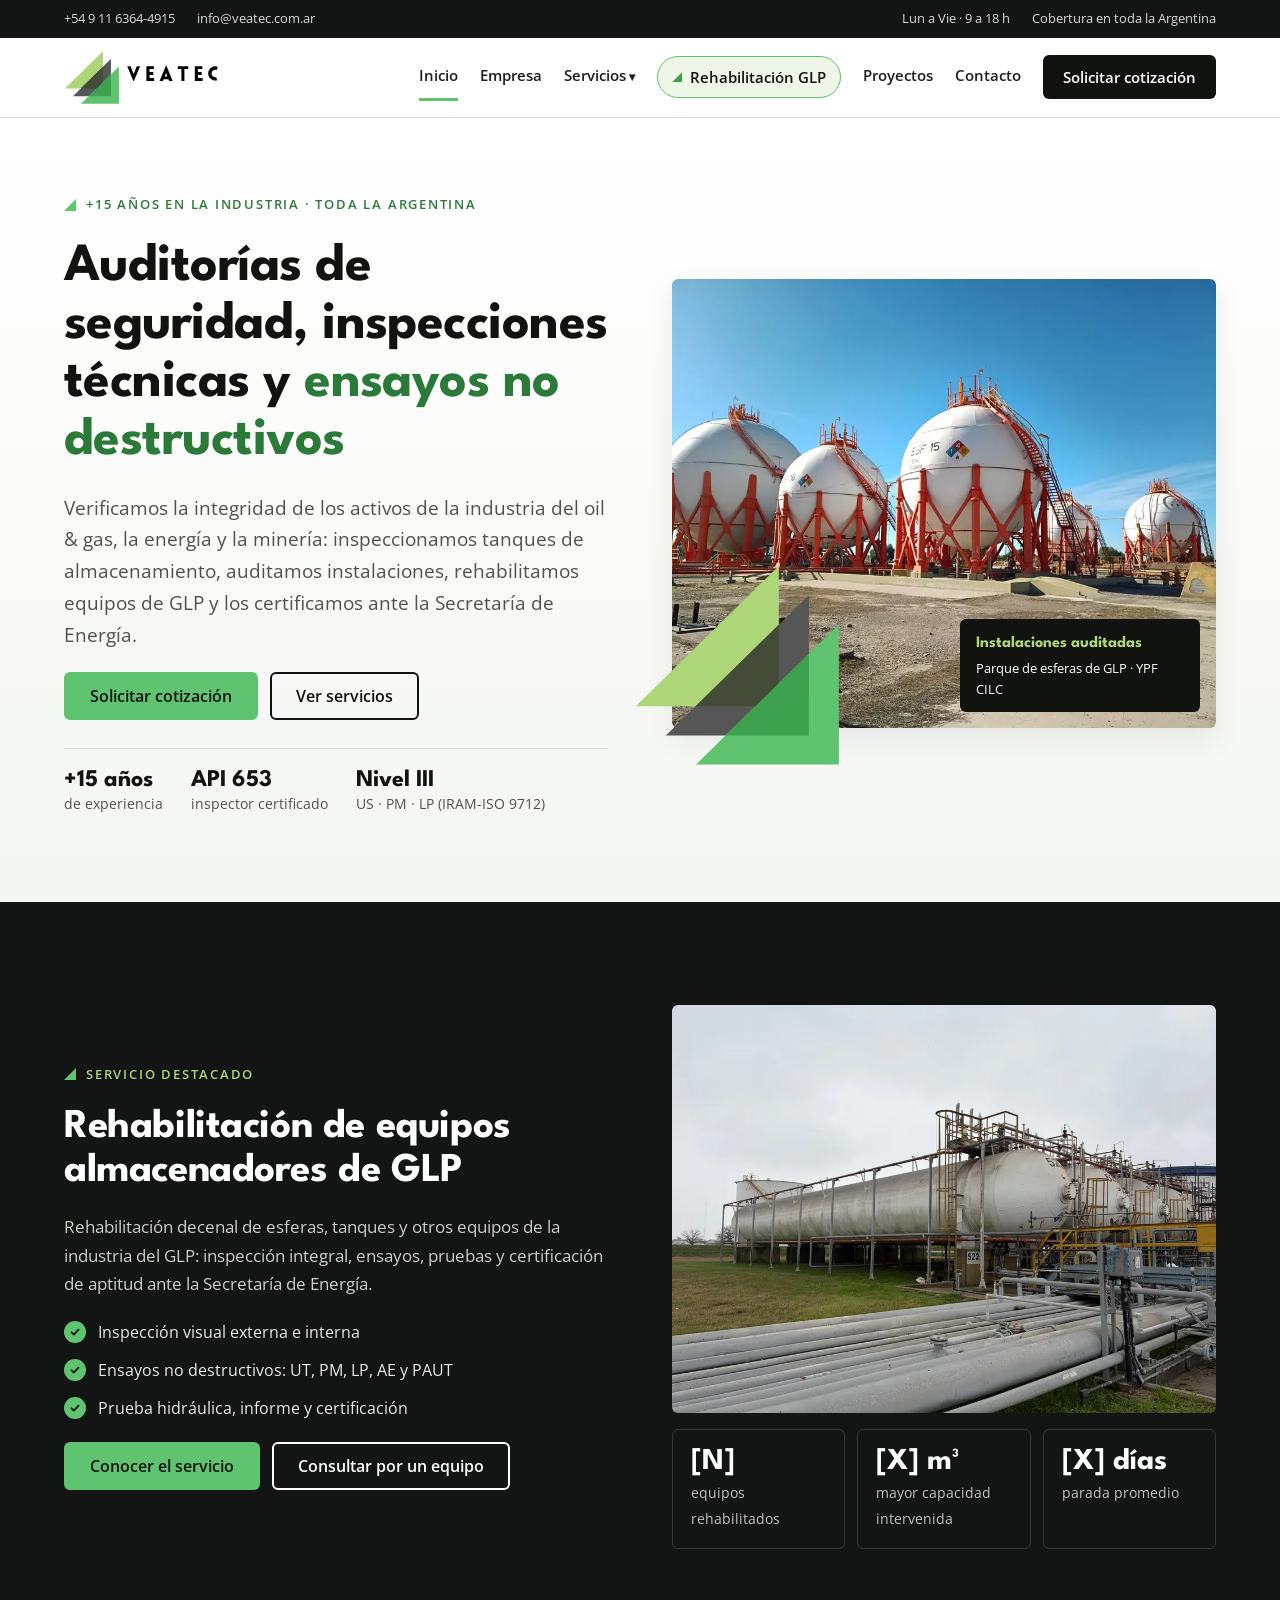
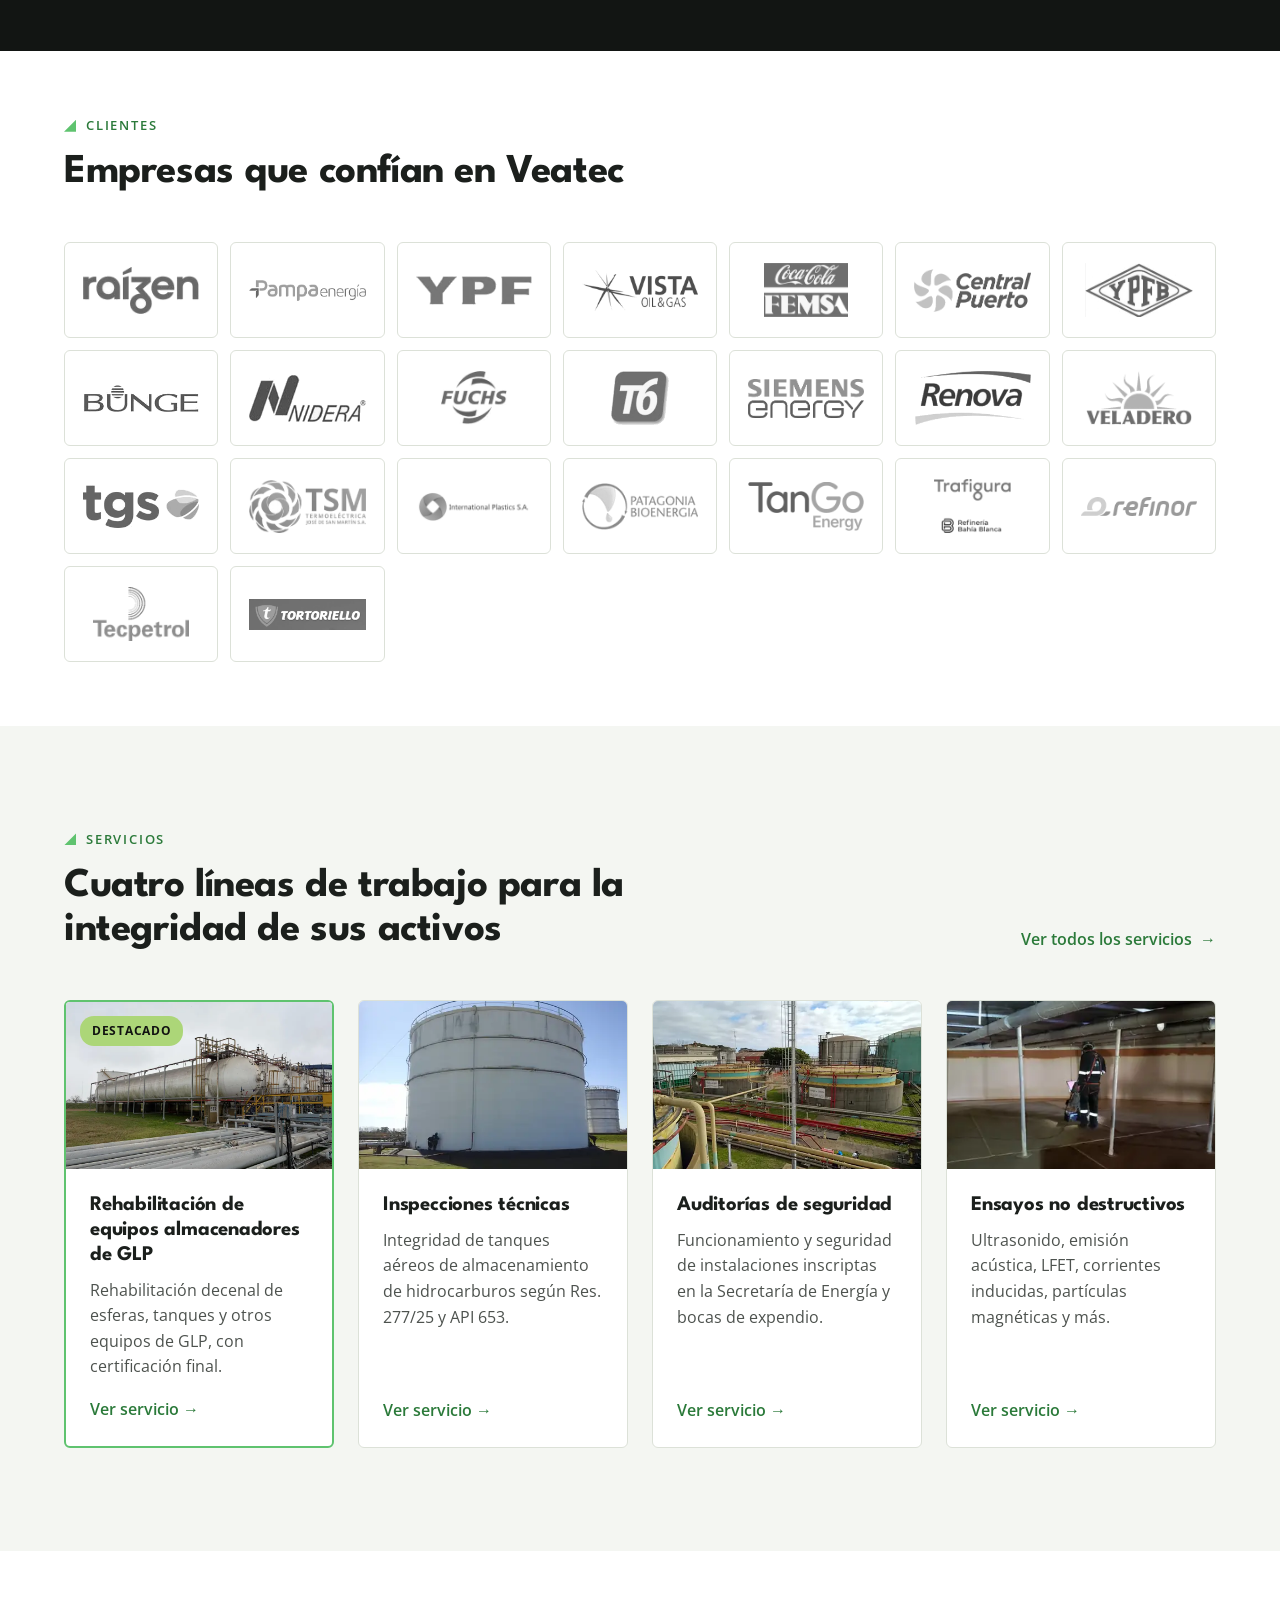
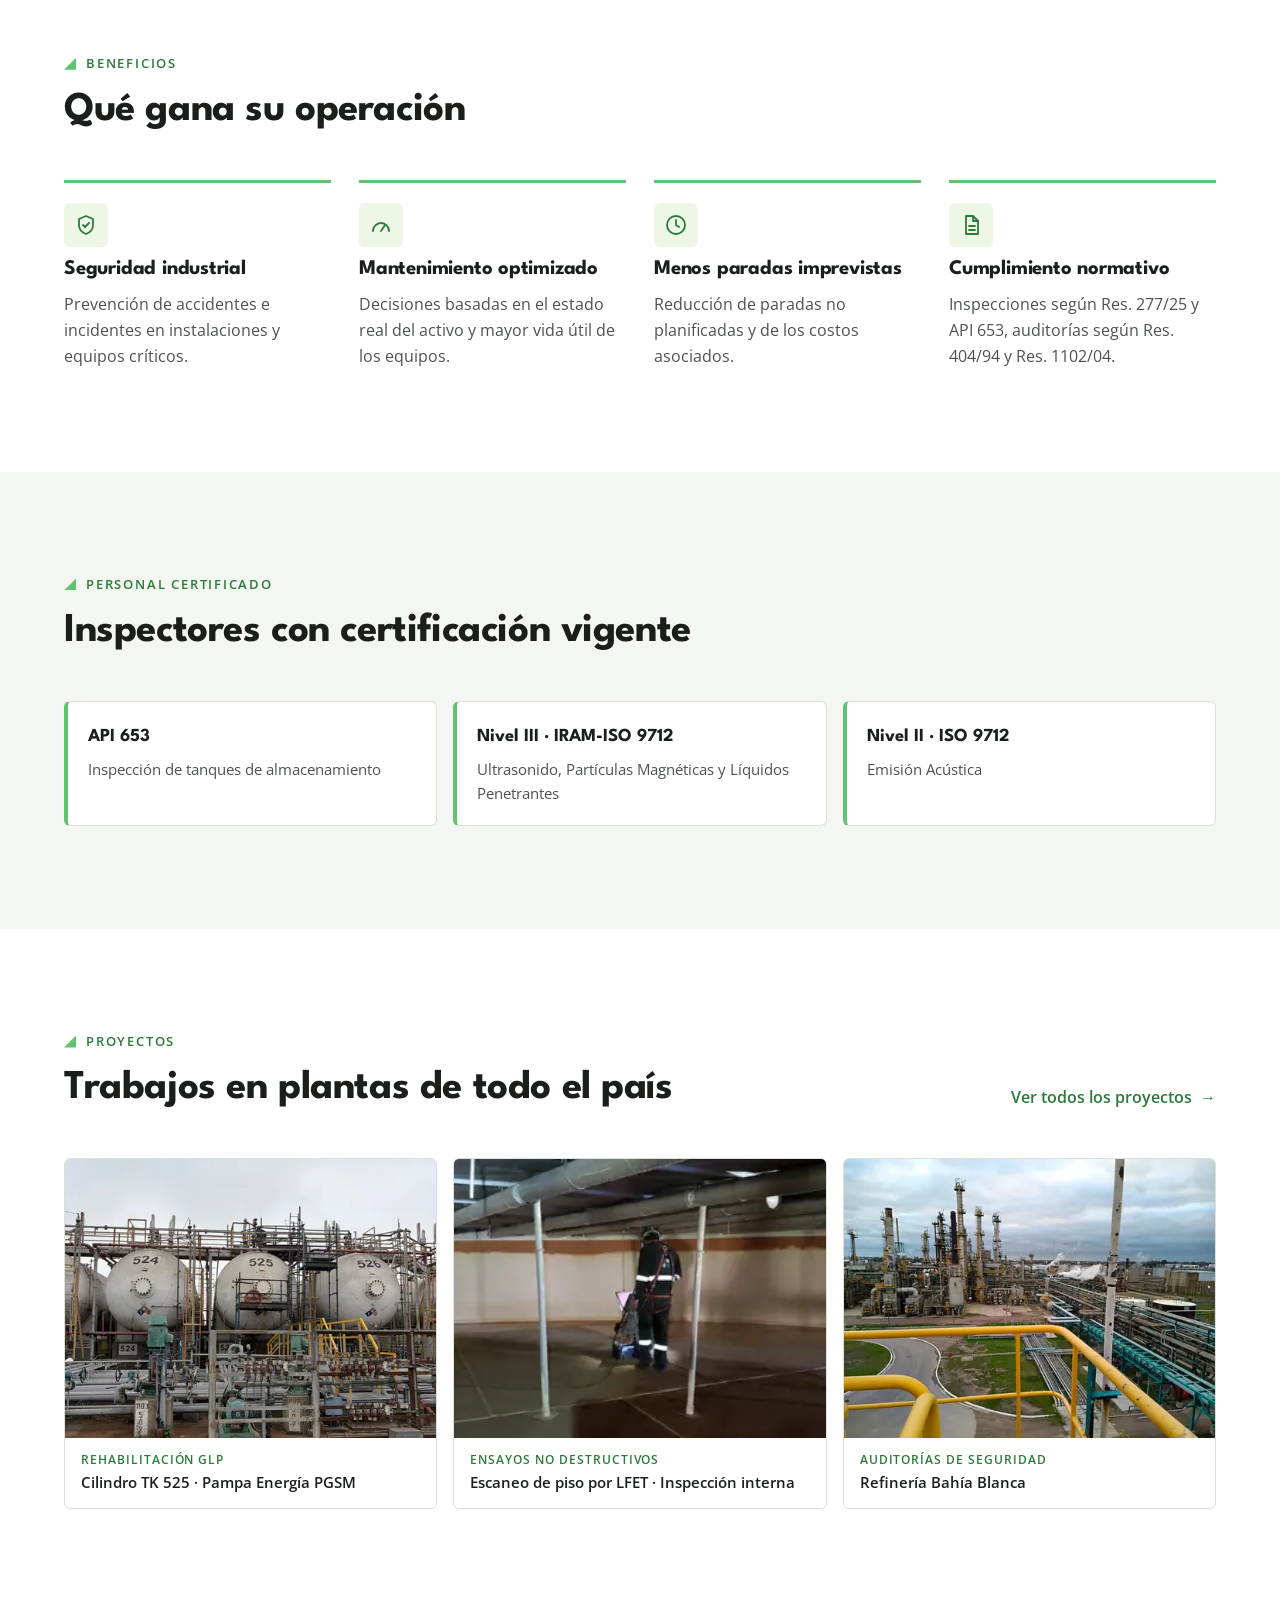
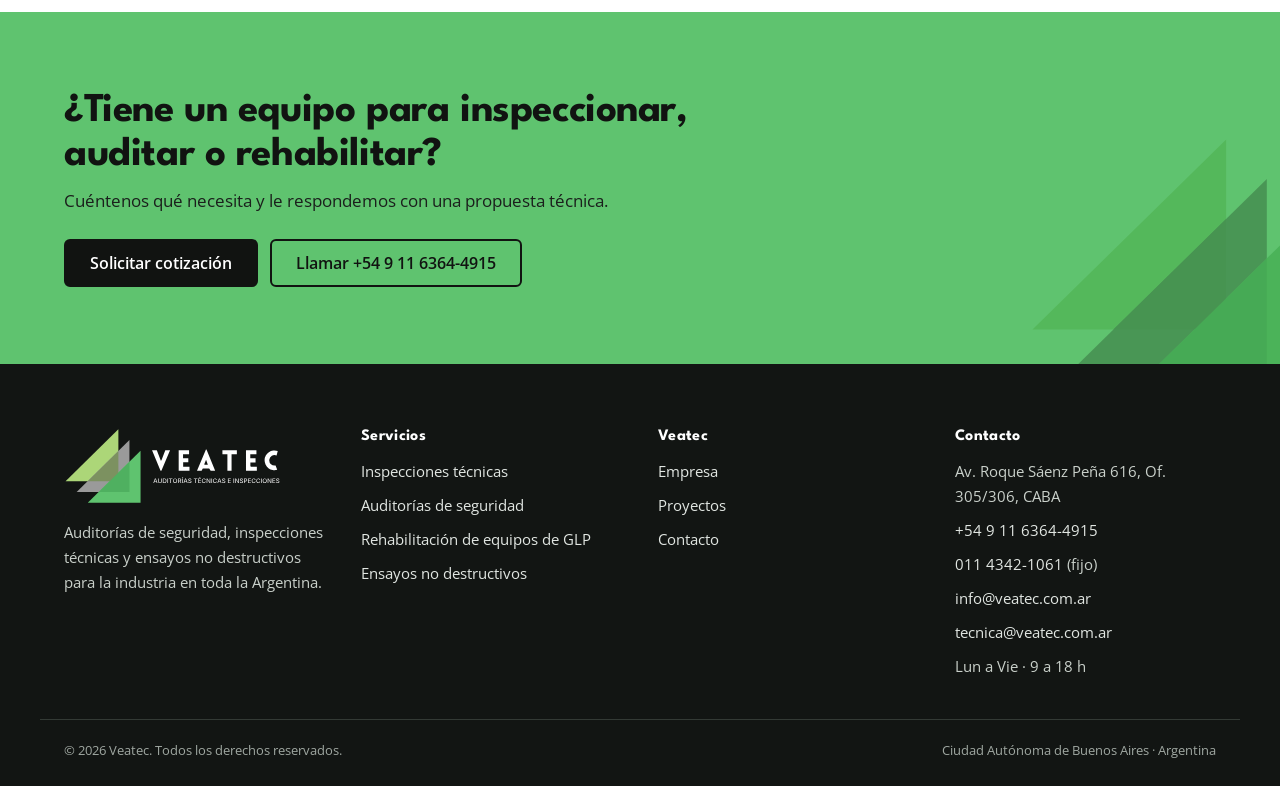
==== commit 7feaee96: "aplicado de identidad e imagenes veatec" ====
--- a/index.html
+++ b/index.html
@@ -3,85 +3,124 @@
 <head>
 <meta charset="utf-8">
 <meta name="viewport" content="width=device-width, initial-scale=1">
-<title>Ensayos no destructivos e inspecciones técnicas | Veatec</title>
-<meta name="description" content="Ensayos no destructivos, inspecciones técnicas y rehabilitación de esferas de GLP para la industria. Personal certificado. Pedí tu cotización.">
+<title>Auditorías de seguridad, inspecciones y END | Veatec</title>
+<meta name="description" content="Auditorías de seguridad, inspecciones técnicas, rehabilitación de equipos de GLP y ensayos no destructivos para la industria en toda la Argentina.">
 <!-- DEMO: evita que la copia de GitHub Pages se indexe. QUITAR esta línea al publicar en el dominio real. -->
 <meta name="robots" content="noindex, nofollow">
-<link rel="canonical" href="https://www.dominio.com.ar/">
-<meta name="theme-color" content="#23272E">
+<link rel="canonical" href="https://www.veatec.com.ar/">
+<meta name="theme-color" content="#121513">
 <link rel="icon" href="favicon.svg" type="image/svg+xml">
-<!-- Open Graph / redes sociales -->
+<link rel="apple-touch-icon" href="img/marca/apple-touch-icon.png">
 <meta property="og:type" content="website">
 <meta property="og:locale" content="es_AR">
 <meta property="og:site_name" content="Veatec">
-<meta property="og:title" content="Ensayos no destructivos e inspecciones técnicas | Veatec">
-<meta property="og:description" content="Ensayos no destructivos, inspecciones técnicas y rehabilitación de esferas de GLP para la industria. Personal certificado. Pedí tu cotización.">
-<meta property="og:url" content="https://www.dominio.com.ar/">
-<meta property="og:image" content="https://www.dominio.com.ar/img/og-default.jpg">
+<meta property="og:title" content="Auditorías de seguridad, inspecciones y END | Veatec">
+<meta property="og:description" content="Auditorías de seguridad, inspecciones técnicas, rehabilitación de equipos de GLP y ensayos no destructivos para la industria en toda la Argentina.">
+<meta property="og:url" content="https://www.veatec.com.ar/">
+<meta property="og:image" content="https://www.veatec.com.ar/img/marca/og-veatec.jpg">
+<meta property="og:image:width" content="1200">
+<meta property="og:image:height" content="630">
 <meta name="twitter:card" content="summary_large_image">
-<!-- Tipografías: preconnect + display=swap para no bloquear el render -->
+<link rel="preload" as="image" href="img/fotos/parque-esferas-ypf-cilc-960.webp" imagesrcset="img/fotos/parque-esferas-ypf-cilc-480.webp 480w, img/fotos/parque-esferas-ypf-cilc-960.webp 960w, img/fotos/parque-esferas-ypf-cilc-1600.webp 1600w" imagesizes="(max-width: 940px) 100vw, 560px" fetchpriority="high">
 <link rel="preconnect" href="https://fonts.googleapis.com">
 <link rel="preconnect" href="https://fonts.gstatic.com" crossorigin>
-<link rel="stylesheet" href="https://fonts.googleapis.com/css2?family=IBM+Plex+Mono&amp;family=IBM+Plex+Sans:wght@400;600;700&amp;display=swap">
-<link rel="stylesheet" href="css/wireframe.css">
+<link rel="stylesheet" href="https://fonts.googleapis.com/css2?family=League+Spartan:wght@600;700&amp;family=Open+Sans:wght@400;600&amp;display=swap">
+<link rel="stylesheet" href="css/estilos.css">
 <script>document.documentElement.classList.add('js');</script>
 <script type="application/ld+json">
 {
-  "@context": "https://schema.org",
-  "@graph": [
+ "@context": "https://schema.org",
+ "@graph": [
+  {
+   "@type": "ProfessionalService",
+   "@id": "https://www.veatec.com.ar/#organizacion",
+   "name": "Veatec",
+   "alternateName": "Veatec · Auditorías técnicas e inspecciones",
+   "url": "https://www.veatec.com.ar/",
+   "logo": "https://www.veatec.com.ar/img/marca/logo-veatec.png",
+   "image": "https://www.veatec.com.ar/img/marca/og-veatec.jpg",
+   "description": "Auditorías de seguridad, inspecciones técnicas, rehabilitación de equipos de GLP y ensayos no destructivos para la industria en Argentina.",
+   "email": "info@veatec.com.ar",
+   "telephone": "+5491163644915",
+   "contactPoint": [
     {
-      "@type": "ProfessionalService",
-      "@id": "https://www.dominio.com.ar/#organizacion",
-      "name": "Veatec",
-      "url": "https://www.dominio.com.ar/",
-      "logo": "https://www.dominio.com.ar/img/logo.png",
-      "image": "https://www.dominio.com.ar/img/og-default.jpg",
-      "description": "Ensayos no destructivos, inspecciones técnicas y rehabilitación de esferas de GLP para la industria.",
-      "telephone": "[+54 9 XXX XXX-XXXX]",
-      "email": "[contacto@dominio.com.ar]",
-      "address": {
-        "@type": "PostalAddress",
-        "streetAddress": "[Calle 123]",
-        "addressLocality": "[Localidad]",
-        "addressRegion": "[Provincia]",
-        "addressCountry": "AR"
-      },
-      "areaServed": {
-        "@type": "Country",
-        "name": "Argentina"
-      },
-      "sameAs": [
-        "[URL de LinkedIn]",
-        "[URL de Instagram]"
-      ]
+     "@type": "ContactPoint",
+     "contactType": "customer service",
+     "email": "info@veatec.com.ar",
+     "telephone": "+541143421061",
+     "areaServed": "AR",
+     "availableLanguage": "es"
     },
     {
-      "@type": "WebSite",
-      "@id": "https://www.dominio.com.ar/#sitio",
-      "url": "https://www.dominio.com.ar/",
-      "name": "Veatec",
-      "inLanguage": "es-AR",
-      "publisher": {
-        "@id": "https://www.dominio.com.ar/#organizacion"
-      }
+     "@type": "ContactPoint",
+     "contactType": "technical support",
+     "email": "tecnica@veatec.com.ar",
+     "telephone": "+5491163644915",
+     "areaServed": "AR",
+     "availableLanguage": "es"
     }
-  ]
+   ],
+   "address": {
+    "@type": "PostalAddress",
+    "streetAddress": "Av. Roque Sáenz Peña 616, Of. 305/306",
+    "addressLocality": "Ciudad Autónoma de Buenos Aires",
+    "addressRegion": "CABA",
+    "addressCountry": "AR"
+   },
+   "openingHoursSpecification": [
+    {
+     "@type": "OpeningHoursSpecification",
+     "dayOfWeek": [
+      "Monday",
+      "Tuesday",
+      "Wednesday",
+      "Thursday",
+      "Friday"
+     ],
+     "opens": "09:00",
+     "closes": "18:00"
+    }
+   ],
+   "areaServed": {
+    "@type": "Country",
+    "name": "Argentina"
+   },
+   "knowsAbout": [
+    "Ensayos no destructivos",
+    "Inspección de tanques API 653",
+    "Rehabilitación de equipos de GLP",
+    "Auditorías de seguridad Res. 404/94"
+   ]
+  },
+  {
+   "@type": "WebSite",
+   "@id": "https://www.veatec.com.ar/#sitio",
+   "url": "https://www.veatec.com.ar/",
+   "name": "Veatec",
+   "inLanguage": "es-AR",
+   "publisher": {
+    "@id": "https://www.veatec.com.ar/#organizacion"
+   }
+  }
+ ]
 }
 </script>
 </head>
 <body>
-<div style="min-height: 100vh; background: #F4F4F2; color: #1F2328; font-family: 'IBM Plex Sans', sans-serif; font-size: 16px; line-height: 1.55">
 <a class="skip-link" href="#contenido">Saltar al contenido</a>
 <!-- ===== HEADER (en PHP: includes/header.php) ===== -->
-<header class="site-header">
 <div class="topbar">
 <div class="container topbar-inner">
-<div class="topbar-group"><a href="tel:+549XXXXXXXXXX">Tel. [+54 9 XXX XXX-XXXX]</a><a class="hide-sm" href="mailto:contacto@dominio.com.ar">[contacto@dominio.com.ar]</a><span class="hide-sm">[Localidad, Provincia]</span></div>
-<div class="topbar-group hide-sm"><span>[LinkedIn]</span><span>[Instagram]</span></div>
-</div>
-</div>
+<div class="topbar-group">
+<a href="tel:+5491163644915">+54 9 11 6364-4915</a>
+<a class="hide-sm" href="mailto:info@veatec.com.ar">info@veatec.com.ar</a>
+</div>
+<div class="topbar-group hide-sm"><span>Lun a Vie · 9 a 18 h</span><span>Cobertura en toda la Argentina</span></div>
+</div>
+</div>
+<header class="site-header">
 <div class="container header-main">
-<a class="brand" href="index.html" aria-label="Veatec, ir al inicio"><span class="brand-logo" aria-hidden="true">LOGO</span><span class="brand-name">Veatec</span></a>
+<a class="brand" href="index.html"><img src="img/marca/logo-veatec-compacto.svg" width="158" height="55" alt="Veatec, ir al inicio"></a>
 <button class="nav-toggle" type="button" aria-expanded="false" aria-controls="menu-principal"><svg width="22" height="22" viewBox="0 0 24 24" fill="none" stroke="currentColor" stroke-width="2" stroke-linecap="round" aria-hidden="true"><path d="M4 7h16M4 12h16M4 17h16"></path></svg><span>Menú</span></button>
 <nav id="menu-principal" class="main-nav" aria-label="Principal">
 <ul class="nav-list">
@@ -89,258 +128,243 @@
 <li><a class="nav-link" href="empresa.html">Empresa</a></li>
 <li class="has-sub"><a class="nav-link" href="servicios.html">Servicios</a>
 <ul class="sub-menu">
+<li><a href="inspecciones-tecnicas.html">Inspecciones técnicas</a></li>
+<li><a href="auditorias-de-seguridad.html">Auditorías de seguridad</a></li>
+<li><a href="rehabilitacion-equipos-glp.html" class="sub-glp">Rehabilitación de equipos de GLP</a></li>
 <li><a href="ensayos-no-destructivos.html">Ensayos no destructivos</a></li>
-<li><a href="inspecciones-tecnicas.html">Inspecciones técnicas</a></li>
-<li><a class="sub-glp" href="rehabilitacion-esferas-glp.html">Rehabilitación de esferas de GLP</a></li>
 </ul>
 </li>
-<li class="nav-glp-item"><a class="nav-glp" href="rehabilitacion-esferas-glp.html"><span class="dot" aria-hidden="true"></span>Esferas GLP</a></li>
+<li class="nav-glp-item"><a class="nav-glp" href="rehabilitacion-equipos-glp.html">Rehabilitación GLP</a></li>
 <li><a class="nav-link" href="proyectos.html">Proyectos</a></li>
 <li><a class="nav-link" href="contacto.html">Contacto</a></li>
-<li class="nav-cta-item"><a class="nav-cta" href="contacto.html">Solicitar cotización</a></li>
+<li class="nav-cta-item"><a class="btn btn--dark nav-cta" href="contacto.html">Solicitar cotización</a></li>
 </ul>
 </nav>
 </div>
 </header>
 <!-- ===== /HEADER ===== -->
 <main id="contenido">
-
-<section style="background: #FFFFFF; border-bottom: 1px solid #CDD1D6; padding: clamp(40px, 5.14vw, 72px) 0 clamp(44px, 5.71vw, 80px)">
-<div style="max-width: 1200px; margin: 0 auto; padding: 0 24px; box-sizing: border-box; display: flex; flex-wrap: wrap; align-items: center; gap: clamp(29px, 3.43vw, 48px)">
-<div style="flex: 1 1 460px; min-width: 0; display: flex; flex-direction: column; gap: 24px">
-<span style="font-family: 'IBM Plex Mono', monospace; font-size: 13px; letter-spacing: 0.08em; text-transform: uppercase; color: #4B5563">Integridad y seguridad para los equipos de su planta</span>
-<h1 style="margin: 0; font-size: clamp(30px, 3.85vw, 50px); line-height: 1.08; font-weight: 700; letter-spacing: -0.01em">Ensayos no destructivos e inspecciones técnicas para la industria</h1>
-<p style="margin: 0; font-size: 19px; color: #4B5563; max-width: 560px">[Bajada de 1–2 líneas: qué hacen, para quién y dónde. Ej.: END e inspecciones técnicas para plantas de GLP, oil &amp; gas e industria.]</p>
-<div style="display: flex; flex-wrap: wrap; gap: 12px">
-<a href="contacto.html" style="display: inline-flex; align-items: center; min-height: 48px; padding: 0 24px; box-sizing: border-box; background: #1F2328; color: #FFFFFF; border-radius: 4px; font-weight: 600; text-decoration: none">Solicitar cotización</a>
-<a href="servicios.html" style="display: inline-flex; align-items: center; min-height: 48px; padding: 0 24px; box-sizing: border-box; border: 1.5px solid #1F2328; color: #1F2328; border-radius: 4px; font-weight: 600; text-decoration: none">Ver servicios</a>
-</div>
-<div style="display: flex; flex-wrap: wrap; gap: 8px 28px; padding-top: 16px; border-top: 1px solid #CDD1D6; font-size: 14px; color: #4B5563">
-<span>[XX] años de experiencia</span><span>Personal certificado [Nivel II / III]</span><span>Cobertura [zona / país]</span>
-</div>
-</div>
-<div style="flex: 1 1 460px; min-width: 0; position: relative; height: clamp(242px, 137.5vw, 440px); background: #DCDFE3; border: 1px solid #C3C8CF; display: flex; align-items: center; justify-content: center; overflow: hidden">
-<svg width="100%" height="100%" viewBox="0 0 100 100" preserveAspectRatio="none" aria-hidden="true" style="position: absolute; inset: 0"><line x1="0" y1="0" x2="100" y2="100" stroke="#C3C8CF" stroke-width="1" vector-effect="non-scaling-stroke"></line><line x1="100" y1="0" x2="0" y2="100" stroke="#C3C8CF" stroke-width="1" vector-effect="non-scaling-stroke"></line></svg>
-<span style="position: relative; font-family: 'IBM Plex Mono', monospace; font-size: 13px; color: #374151; background: #F4F5F6; padding: 6px 10px">IMG · Técnico realizando ensayo en planta</span>
-</div>
-</div>
-</section>
-
-<section style="background: #23272E; color: #E6E8EB; padding: clamp(48px, 6.29vw, 88px) 0">
-<div style="max-width: 1200px; margin: 0 auto; padding: 0 24px; box-sizing: border-box; display: flex; flex-wrap: wrap; align-items: center; gap: clamp(34px, 4.0vw, 56px)">
-<div style="flex: 1 1 460px; min-width: 0; display: flex; flex-direction: column; gap: 22px">
-<span style="align-self: flex-start; display: inline-flex; align-items: center; gap: 8px; padding: 6px 12px; background: #C2410C; color: #FFFFFF; border-radius: 4px; font-family: 'IBM Plex Mono', monospace; font-size: 13px; letter-spacing: 0.06em; text-transform: uppercase">Servicio destacado</span>
-<h2 style="margin: 0; font-size: clamp(26px, 3.23vw, 42px); line-height: 1.1; font-weight: 700; color: #FFFFFF">Rehabilitación de esferas de GLP</h2>
-<p style="margin: 0; font-size: 18px; color: #C9CED5">[Descripción breve: puesta fuera de servicio, inspección integral, ensayos, reparaciones y prueba para que la esfera vuelva a operar con su documentación técnica al día.]</p>
-<ul style="margin: 0; padding: 0; list-style: none; display: flex; flex-direction: column; gap: 10px">
-<li style="display: flex; gap: 12px; align-items: flex-start"><svg width="22" height="22" viewBox="0 0 24 24" fill="none" stroke="#F0894F" stroke-width="2.2" stroke-linecap="round" stroke-linejoin="round" aria-hidden="true" style="flex-shrink: 0"><path d="M5 12.5l4.5 4.5L19 7.5"></path></svg><span>Inspección visual interna y externa</span></li>
-<li style="display: flex; gap: 12px; align-items: flex-start"><svg width="22" height="22" viewBox="0 0 24 24" fill="none" stroke="#F0894F" stroke-width="2.2" stroke-linecap="round" stroke-linejoin="round" aria-hidden="true" style="flex-shrink: 0"><path d="M5 12.5l4.5 4.5L19 7.5"></path></svg><span>Medición de espesores por ultrasonido</span></li>
-<li style="display: flex; gap: 12px; align-items: flex-start"><svg width="22" height="22" viewBox="0 0 24 24" fill="none" stroke="#F0894F" stroke-width="2.2" stroke-linecap="round" stroke-linejoin="round" aria-hidden="true" style="flex-shrink: 0"><path d="M5 12.5l4.5 4.5L19 7.5"></path></svg><span>Ensayos en soldaduras (partículas magnetizables / líquidos penetrantes)</span></li>
-<li style="display: flex; gap: 12px; align-items: flex-start"><svg width="22" height="22" viewBox="0 0 24 24" fill="none" stroke="#F0894F" stroke-width="2.2" stroke-linecap="round" stroke-linejoin="round" aria-hidden="true" style="flex-shrink: 0"><path d="M5 12.5l4.5 4.5L19 7.5"></path></svg><span>Prueba hidráulica, informe y certificación</span></li>
-</ul>
-<div style="display: flex; flex-wrap: wrap; gap: 12px; padding-top: 6px">
-<a href="rehabilitacion-esferas-glp.html" style="display: inline-flex; align-items: center; gap: 10px; min-height: 48px; padding: 0 24px; box-sizing: border-box; background: #C2410C; color: #FFFFFF; border-radius: 4px; font-weight: 600; text-decoration: none">Conocer el servicio<svg width="18" height="18" viewBox="0 0 24 24" fill="none" stroke="#FFFFFF" stroke-width="2" stroke-linecap="round" stroke-linejoin="round" aria-hidden="true"><path d="M5 12h14M13 6l6 6-6 6"></path></svg></a>
-<a href="contacto.html" style="display: inline-flex; align-items: center; min-height: 48px; padding: 0 24px; box-sizing: border-box; border: 1.5px solid #E6E8EB; color: #FFFFFF; border-radius: 4px; font-weight: 600; text-decoration: none">Consultar por una esfera</a>
-</div>
-</div>
-<div style="flex: 1 1 460px; min-width: 0; display: flex; flex-direction: column; gap: 16px">
-<div style="position: relative; height: clamp(209px, 118.75vw, 380px); background: #353A42; border: 1px solid #4A5059; display: flex; align-items: center; justify-content: center; overflow: hidden">
-<svg width="100%" height="100%" viewBox="0 0 100 100" preserveAspectRatio="none" aria-hidden="true" style="position: absolute; inset: 0"><line x1="0" y1="0" x2="100" y2="100" stroke="#4A5059" stroke-width="1" vector-effect="non-scaling-stroke"></line><line x1="100" y1="0" x2="0" y2="100" stroke="#4A5059" stroke-width="1" vector-effect="non-scaling-stroke"></line></svg>
-<span style="position: relative; font-family: 'IBM Plex Mono', monospace; font-size: 13px; color: #E6E8EB; background: #23272E; padding: 6px 10px">IMG · Esfera de GLP en rehabilitación</span>
-</div>
-<div style="display: grid; grid-template-columns: repeat(auto-fit, minmax(min(160px, 100%), 1fr)); gap: 16px">
-<div style="padding: 16px 18px; border: 1px solid #4A5059"><div style="font-size: clamp(26px, 2.31vw, 30px); font-weight: 700; color: #FFFFFF">[N]</div><div style="font-size: 14px; color: #C9CED5">esferas rehabilitadas</div></div>
-<div style="padding: 16px 18px; border: 1px solid #4A5059"><div style="font-size: clamp(26px, 2.31vw, 30px); font-weight: 700; color: #FFFFFF">[X] m³</div><div style="font-size: 14px; color: #C9CED5">mayor capacidad intervenida</div></div>
-<div style="padding: 16px 18px; border: 1px solid #4A5059"><div style="font-size: clamp(26px, 2.31vw, 30px); font-weight: 700; color: #FFFFFF">[X] días</div><div style="font-size: 14px; color: #C9CED5">parada promedio</div></div>
-</div>
-</div>
-</div>
-</section>
-
-<section style="background: #FFFFFF; border-bottom: 1px solid #CDD1D6; padding: clamp(22px, 2.86vw, 40px) 0">
-<div style="max-width: 1200px; margin: 0 auto; padding: 0 24px; box-sizing: border-box; display: flex; flex-direction: column; gap: 20px">
-<span style="font-family: 'IBM Plex Mono', monospace; font-size: 13px; letter-spacing: 0.08em; text-transform: uppercase; color: #4B5563">Confían en nosotros</span>
-<div style="display: grid; grid-template-columns: repeat(auto-fit, minmax(min(150px, 100%), 1fr)); gap: 16px">
-<div style="height: 64px; border: 1px dashed #A7AEB8; display: flex; align-items: center; justify-content: center; font-family: 'IBM Plex Mono', monospace; font-size: 12px; color: #4B5563">LOGO CLIENTE</div>
-<div style="height: 64px; border: 1px dashed #A7AEB8; display: flex; align-items: center; justify-content: center; font-family: 'IBM Plex Mono', monospace; font-size: 12px; color: #4B5563">LOGO CLIENTE</div>
-<div style="height: 64px; border: 1px dashed #A7AEB8; display: flex; align-items: center; justify-content: center; font-family: 'IBM Plex Mono', monospace; font-size: 12px; color: #4B5563">LOGO CLIENTE</div>
-<div style="height: 64px; border: 1px dashed #A7AEB8; display: flex; align-items: center; justify-content: center; font-family: 'IBM Plex Mono', monospace; font-size: 12px; color: #4B5563">LOGO CLIENTE</div>
-<div style="height: 64px; border: 1px dashed #A7AEB8; display: flex; align-items: center; justify-content: center; font-family: 'IBM Plex Mono', monospace; font-size: 12px; color: #4B5563">CERTIFICACIÓN</div>
-<div style="height: 64px; border: 1px dashed #A7AEB8; display: flex; align-items: center; justify-content: center; font-family: 'IBM Plex Mono', monospace; font-size: 12px; color: #4B5563">CERTIFICACIÓN</div>
-</div>
-</div>
-</section>
-
-<section style="padding: clamp(48px, 6.29vw, 88px) 0">
-<div style="max-width: 1200px; margin: 0 auto; padding: 0 24px; box-sizing: border-box; display: flex; flex-direction: column; gap: clamp(24px, 2.86vw, 40px)">
-<div style="display: flex; flex-wrap: wrap; justify-content: space-between; align-items: flex-end; gap: 16px">
-<div style="display: flex; flex-direction: column; gap: 10px; max-width: 640px">
-<span style="font-family: 'IBM Plex Mono', monospace; font-size: 13px; letter-spacing: 0.08em; text-transform: uppercase; color: #4B5563">Servicios</span>
-<h2 style="margin: 0; font-size: clamp(26px, 2.77vw, 36px); line-height: 1.15; font-weight: 700">[Título de sección: soluciones para la integridad de sus activos]</h2>
-</div>
-<a href="servicios.html" style="font-weight: 600; color: #1F2328">Ver todos los servicios</a>
-</div>
-<div style="display: grid; grid-template-columns: repeat(auto-fit, minmax(min(300px, 100%), 1fr)); gap: 24px">
-<a href="rehabilitacion-esferas-glp.html" style="display: flex; flex-direction: column; background: #FFFFFF; border: 2px solid #C2410C; text-decoration: none; color: #1F2328">
-<div style="position: relative; height: 200px; background: #F6D9CA; display: flex; align-items: center; justify-content: center"><span style="font-family: 'IBM Plex Mono', monospace; font-size: 13px; color: #7C2D12; background: #FBEDE6; padding: 6px 10px">IMG · Esfera de GLP</span><span style="position: absolute; top: 12px; left: 12px; padding: 4px 10px; background: #C2410C; color: #FFFFFF; font-size: 12px; font-weight: 600; letter-spacing: 0.04em; text-transform: uppercase">Destacado</span></div>
-<div style="padding: 24px; display: flex; flex-direction: column; gap: 10px; flex-grow: 1">
-<h3 style="margin: 0; font-size: 22px; font-weight: 700">Rehabilitación de esferas de GLP</h3>
-<p style="margin: 0; color: #4B5563">[Resumen de 2 líneas del servicio integral de rehabilitación.]</p>
-<span style="margin-top: auto; padding-top: 8px; font-weight: 600; color: #9A3412">Conocer el servicio →</span>
+<section class="hero">
+<div class="container hero-grid">
+<div class="hero-copy">
+<span class="eyebrow">+15 años en la industria · Toda la Argentina</span>
+<h1>Auditorías de seguridad, inspecciones técnicas y <em>ensayos no destructivos</em></h1>
+<p class="lead">Verificamos la integridad de los activos de la industria del oil &amp; gas, la energía y la minería: inspeccionamos tanques de almacenamiento, auditamos instalaciones, rehabilitamos equipos de GLP y los certificamos ante la Secretaría de Energía.</p>
+<div class="btn-row">
+<a class="btn btn--primary" href="contacto.html">Solicitar cotización</a>
+<a class="btn btn--outline" href="servicios.html">Ver servicios</a>
+</div>
+<ul class="trust">
+<li><strong>+15 años</strong>de experiencia</li>
+<li><strong>API 653</strong>inspector certificado</li>
+<li><strong>Nivel III</strong>US · PM · LP (IRAM-ISO 9712)</li>
+</ul>
+</div>
+<div class="hero-media">
+<div class="photo"><img src="img/fotos/parque-esferas-ypf-cilc-960.webp" srcset="img/fotos/parque-esferas-ypf-cilc-480.webp 480w, img/fotos/parque-esferas-ypf-cilc-960.webp 960w, img/fotos/parque-esferas-ypf-cilc-1600.webp 1600w" sizes="(max-width: 940px) 100vw, 560px" width="1600" height="1200" alt="Parque de esferas de GLP de YPF" fetchpriority="high"></div>
+<svg class="hero-tris" viewBox="5 9.5 227 227" aria-hidden="true" focusable="false"><path fill="#ACD678" d="M7 168 L164 168 L164 14Z"/><path fill="#565656" d="M40 200 L197 200 L197 46Z"/><path fill="#5FC36F" d="M73 232 L230 232 L230 78Z"/><path fill="#434C37" d="M164 78.37 L72.62 168 L164 168Z"/><path fill="#3DA14E" d="M197 110.37 L105.62 200 L197 200Z"/></svg>
+<p class="hero-badge"><strong>Instalaciones auditadas</strong>Parque de esferas de GLP · YPF CILC</p>
+</div>
+</div>
+</section>
+<section class="section section--dark" aria-labelledby="glp-titulo">
+<div class="container feature-grid">
+<div class="feature-copy">
+<span class="eyebrow">Servicio destacado</span>
+<h2 id="glp-titulo">Rehabilitación de equipos almacenadores de GLP</h2>
+<p>Rehabilitación decenal de esferas, tanques y otros equipos de la industria del GLP: inspección integral, ensayos, pruebas y certificación de aptitud ante la Secretaría de Energía.</p>
+<ul class="checklist">
+<li>Inspección visual externa e interna</li>
+<li>Ensayos no destructivos: UT, PM, LP, AE y PAUT</li>
+<li>Prueba hidráulica, informe y certificación</li>
+</ul>
+<div class="btn-row">
+<a class="btn btn--primary" href="rehabilitacion-equipos-glp.html">Conocer el servicio</a>
+<a class="btn btn--outline" href="contacto.html?servicio=glp">Consultar por un equipo</a>
+</div>
+</div>
+<div class="feature-media">
+<div class="photo"><img src="img/fotos/rehabilitacion-tk525-pampa-energia-960.webp" srcset="img/fotos/rehabilitacion-tk525-pampa-energia-480.webp 480w, img/fotos/rehabilitacion-tk525-pampa-energia-960.webp 960w, img/fotos/rehabilitacion-tk525-pampa-energia-1600.webp 1600w" sizes="(max-width: 940px) 100vw, 560px" width="1600" height="1200" alt="Cilindros horizontales de GLP en Pampa Energía, Puerto General San Martín" loading="lazy" decoding="async"></div>
+<div class="stats">
+<div class="stat"><strong>[N]</strong><span>equipos rehabilitados</span></div>
+<div class="stat"><strong>[X] m³</strong><span>mayor capacidad intervenida</span></div>
+<div class="stat"><strong>[X] días</strong><span>parada promedio</span></div>
+</div>
+</div>
+</div>
+</section>
+<section class="section section--tight" aria-labelledby="clientes-titulo">
+<div class="container">
+<div class="section-head"><div><span class="eyebrow">Clientes</span><h2 id="clientes-titulo">Empresas que confían en Veatec</h2></div></div>
+<ul class="logos" aria-label="Clientes de Veatec">
+<li><img src="img/clientes/raizen.webp" width="131" height="54" alt="Raízen" loading="lazy" decoding="async"></li>
+<li><img src="img/clientes/pampa-energia.webp" width="359" height="64" alt="Pampa Energía" loading="lazy" decoding="async"></li>
+<li><img src="img/clientes/ypf.webp" width="175" height="45" alt="YPF" loading="lazy" decoding="async"></li>
+<li><img src="img/clientes/vista-oil-gas.webp" width="344" height="120" alt="Vista Oil & Gas" loading="lazy" decoding="async"></li>
+<li><img src="img/clientes/coca-cola-femsa.webp" width="187" height="120" alt="Coca-Cola FEMSA" loading="lazy" decoding="async"></li>
+<li><img src="img/clientes/central-puerto.webp" width="285" height="104" alt="Central Puerto" loading="lazy" decoding="async"></li>
+<li><img src="img/clientes/ypfb.webp" width="241" height="120" alt="YPFB" loading="lazy" decoding="async"></li>
+<li><img src="img/clientes/bunge.webp" width="224" height="52" alt="Bunge" loading="lazy" decoding="async"></li>
+<li><img src="img/clientes/nidera.webp" width="176" height="71" alt="Nidera" loading="lazy" decoding="async"></li>
+<li><img src="img/clientes/fuchs.webp" width="146" height="120" alt="Fuchs" loading="lazy" decoding="async"></li>
+<li><img src="img/clientes/t6.webp" width="113" height="106" alt="T6" loading="lazy" decoding="async"></li>
+<li><img src="img/clientes/siemens-energy.webp" width="295" height="101" alt="Siemens Energy" loading="lazy" decoding="async"></li>
+<li><img src="img/clientes/renova.webp" width="204" height="95" alt="Renova" loading="lazy" decoding="async"></li>
+<li><img src="img/clientes/veladero.webp" width="236" height="120" alt="Veladero" loading="lazy" decoding="async"></li>
+<li><img src="img/clientes/tgs.webp" width="200" height="75" alt="TGS" loading="lazy" decoding="async"></li>
+<li><img src="img/clientes/tsm-termoelectrica-jose-de-san-martin.webp" width="267" height="120" alt="TSM · Termoeléctrica José de San Martín" loading="lazy" decoding="async"></li>
+<li><img src="img/clientes/international-plastics.webp" width="480" height="120" alt="International Plastics" loading="lazy" decoding="async"></li>
+<li><img src="img/clientes/patagonia-bioenergia.webp" width="138" height="55" alt="Patagonia Bioenergía" loading="lazy" decoding="async"></li>
+<li><img src="img/clientes/tango-energy.webp" width="288" height="120" alt="TanGo Energy" loading="lazy" decoding="async"></li>
+<li><img src="img/clientes/trafigura-refineria-bahia-blanca.webp" width="172" height="120" alt="Trafigura · Refinería Bahía Blanca" loading="lazy" decoding="async"></li>
+<li><img src="img/clientes/refinor.webp" width="300" height="49" alt="Refinor" loading="lazy" decoding="async"></li>
+<li><img src="img/clientes/tecpetrol.webp" width="212" height="120" alt="Tecpetrol" loading="lazy" decoding="async"></li>
+<li><img src="img/clientes/tortoriello.webp" width="395" height="107" alt="Tortoriello" loading="lazy" decoding="async"></li>
+</ul>
+</div>
+</section>
+<section class="section section--alt" aria-labelledby="servicios-titulo">
+<div class="container">
+<div class="section-head">
+<div><span class="eyebrow">Servicios</span><h2 id="servicios-titulo">Cuatro líneas de trabajo para la integridad de sus activos</h2></div>
+<a class="link-arrow" href="servicios.html">Ver todos los servicios</a>
+</div>
+<div class="grid grid--4">
+<a class="service-card service-card--featured" href="rehabilitacion-equipos-glp.html">
+<span class="badge">Destacado</span>
+<div class="service-card__img"><img src="img/fotos/rehabilitacion-tk525-pampa-energia-960.webp" srcset="img/fotos/rehabilitacion-tk525-pampa-energia-480.webp 480w, img/fotos/rehabilitacion-tk525-pampa-energia-960.webp 960w, img/fotos/rehabilitacion-tk525-pampa-energia-1600.webp 1600w" sizes="(max-width: 700px) 100vw, (max-width: 1100px) 50vw, 285px" width="1600" height="1200" alt="" loading="lazy" decoding="async"></div>
+<div class="service-card__body">
+<h3>Rehabilitación de equipos almacenadores de GLP</h3>
+<p>Rehabilitación decenal de esferas, tanques y otros equipos de GLP, con certificación final.</p>
+<span class="service-card__more">Ver servicio →</span>
 </div>
 </a>
-<a href="ensayos-no-destructivos.html" style="display: flex; flex-direction: column; background: #FFFFFF; border: 1px solid #CDD1D6; text-decoration: none; color: #1F2328">
-<div style="height: 200px; background: #DCDFE3; display: flex; align-items: center; justify-content: center"><span style="font-family: 'IBM Plex Mono', monospace; font-size: 13px; color: #374151; background: #F4F5F6; padding: 6px 10px">IMG · Ensayo por ultrasonido</span></div>
-<div style="padding: 24px; display: flex; flex-direction: column; gap: 10px; flex-grow: 1">
-<h3 style="margin: 0; font-size: 22px; font-weight: 700">Ensayos no destructivos</h3>
-<p style="margin: 0; color: #4B5563">Ultrasonido, partículas magnetizables, líquidos penetrantes, [otras técnicas].</p>
-<span style="margin-top: auto; padding-top: 8px; font-weight: 600">Ver técnicas →</span>
+<a class="service-card" href="inspecciones-tecnicas.html">
+<div class="service-card__img"><img src="img/fotos/inspeccion-tanque-aereo-960.webp" srcset="img/fotos/inspeccion-tanque-aereo-480.webp 480w, img/fotos/inspeccion-tanque-aereo-960.webp 960w, img/fotos/inspeccion-tanque-aereo-1600.webp 1600w" sizes="(max-width: 700px) 100vw, (max-width: 1100px) 50vw, 285px" width="1600" height="1200" alt="" loading="lazy" decoding="async"></div>
+<div class="service-card__body">
+<h3>Inspecciones técnicas</h3>
+<p>Integridad de tanques aéreos de almacenamiento de hidrocarburos según Res. 277/25 y API 653.</p>
+<span class="service-card__more">Ver servicio →</span>
 </div>
 </a>
-<a href="inspecciones-tecnicas.html" style="display: flex; flex-direction: column; background: #FFFFFF; border: 1px solid #CDD1D6; text-decoration: none; color: #1F2328">
-<div style="height: 200px; background: #DCDFE3; display: flex; align-items: center; justify-content: center"><span style="font-family: 'IBM Plex Mono', monospace; font-size: 13px; color: #374151; background: #F4F5F6; padding: 6px 10px">IMG · Inspección de tanque</span></div>
-<div style="padding: 24px; display: flex; flex-direction: column; gap: 10px; flex-grow: 1">
-<h3 style="margin: 0; font-size: 22px; font-weight: 700">Inspecciones técnicas</h3>
-<p style="margin: 0; color: #4B5563">Recipientes a presión, tanques, cañerías y [otros equipos].</p>
-<span style="margin-top: auto; padding-top: 8px; font-weight: 600">Ver inspecciones →</span>
+<a class="service-card" href="auditorias-de-seguridad.html">
+<div class="service-card__img"><img src="img/fotos/central-puerto-buenos-aires-2-960.webp" srcset="img/fotos/central-puerto-buenos-aires-2-480.webp 480w, img/fotos/central-puerto-buenos-aires-2-960.webp 960w, img/fotos/central-puerto-buenos-aires-2-1600.webp 1600w" sizes="(max-width: 700px) 100vw, (max-width: 1100px) 50vw, 285px" width="1600" height="1200" alt="" loading="lazy" decoding="async"></div>
+<div class="service-card__body">
+<h3>Auditorías de seguridad</h3>
+<p>Funcionamiento y seguridad de instalaciones inscriptas en la Secretaría de Energía y bocas de expendio.</p>
+<span class="service-card__more">Ver servicio →</span>
 </div>
 </a>
-</div>
-</div>
-</section>
-
-<section style="background: #FFFFFF; border-top: 1px solid #CDD1D6; border-bottom: 1px solid #CDD1D6; padding: clamp(44px, 5.71vw, 80px) 0">
-<div style="max-width: 1200px; margin: 0 auto; padding: 0 24px; box-sizing: border-box; display: flex; flex-direction: column; gap: clamp(24px, 2.86vw, 40px)">
-<div style="display: flex; flex-direction: column; gap: 10px; max-width: 640px">
-<span style="font-family: 'IBM Plex Mono', monospace; font-size: 13px; letter-spacing: 0.08em; text-transform: uppercase; color: #4B5563">Por qué elegirnos</span>
-<h2 style="margin: 0; font-size: clamp(26px, 2.77vw, 36px); line-height: 1.15; font-weight: 700">[Propuesta de valor en una línea]</h2>
-</div>
-<div style="display: grid; grid-template-columns: repeat(auto-fit, minmax(min(240px, 100%), 1fr)); gap: 32px">
-<div style="display: flex; flex-direction: column; gap: 12px">
-<span style="width: 48px; height: 48px; background: #E6E8EB; display: flex; align-items: center; justify-content: center"><svg width="26" height="26" viewBox="0 0 24 24" fill="none" stroke="#1F2328" stroke-width="1.8" stroke-linecap="round" stroke-linejoin="round" aria-hidden="true"><circle cx="12" cy="9" r="5"></circle><path d="M8.5 13.5L7 21l5-2.5 5 2.5-1.5-7.5"></path></svg></span>
-<h3 style="margin: 0; font-size: 19px; font-weight: 600">Personal certificado</h3>
-<p style="margin: 0; color: #4B5563">[Inspectores Nivel II / III según norma a confirmar.]</p>
-</div>
-<div style="display: flex; flex-direction: column; gap: 12px">
-<span style="width: 48px; height: 48px; background: #E6E8EB; display: flex; align-items: center; justify-content: center"><svg width="26" height="26" viewBox="0 0 24 24" fill="none" stroke="#1F2328" stroke-width="1.8" stroke-linecap="round" stroke-linejoin="round" aria-hidden="true"><circle cx="12" cy="13" r="8"></circle><path d="M12 13l4-4M12 5V3"></path></svg></span>
-<h3 style="margin: 0; font-size: 19px; font-weight: 600">Equipamiento propio</h3>
-<p style="margin: 0; color: #4B5563">[Equipos calibrados y trazables.]</p>
-</div>
-<div style="display: flex; flex-direction: column; gap: 12px">
-<span style="width: 48px; height: 48px; background: #E6E8EB; display: flex; align-items: center; justify-content: center"><svg width="26" height="26" viewBox="0 0 24 24" fill="none" stroke="#1F2328" stroke-width="1.8" stroke-linecap="round" stroke-linejoin="round" aria-hidden="true"><path d="M7 3h7l5 5v13H7z"></path><path d="M14 3v5h5M10 13h6M10 17h6"></path></svg></span>
-<h3 style="margin: 0; font-size: 19px; font-weight: 600">Informes técnicos</h3>
-<p style="margin: 0; color: #4B5563">[Documentación lista para auditorías y entes de control.]</p>
-</div>
-<div style="display: flex; flex-direction: column; gap: 12px">
-<span style="width: 48px; height: 48px; background: #E6E8EB; display: flex; align-items: center; justify-content: center"><svg width="26" height="26" viewBox="0 0 24 24" fill="none" stroke="#1F2328" stroke-width="1.8" stroke-linecap="round" stroke-linejoin="round" aria-hidden="true"><circle cx="12" cy="12" r="9"></circle><path d="M12 7v5l3 2"></path></svg></span>
-<h3 style="margin: 0; font-size: 19px; font-weight: 600">Respuesta rápida</h3>
-<p style="margin: 0; color: #4B5563">[Cotización en 24/48 h, cobertura en zona a definir.]</p>
-</div>
-</div>
-</div>
-</section>
-
-<section style="padding: clamp(35px, 4.57vw, 64px) 0">
-<div style="max-width: 1200px; margin: 0 auto; padding: 0 24px; box-sizing: border-box; display: flex; flex-direction: column; gap: 20px">
-<span style="font-family: 'IBM Plex Mono', monospace; font-size: 13px; letter-spacing: 0.08em; text-transform: uppercase; color: #4B5563">Industrias que atendemos [a validar]</span>
-<div style="display: flex; flex-wrap: wrap; gap: 12px">
-<span style="padding: 10px 16px; background: #FBEDE6; border: 1px solid #C2410C; color: #9A3412; font-weight: 600">GLP y gases licuados</span>
-<span style="padding: 10px 16px; background: #FFFFFF; border: 1px solid #CDD1D6">Oil &amp; Gas</span>
-<span style="padding: 10px 16px; background: #FFFFFF; border: 1px solid #CDD1D6">Petroquímica</span>
-<span style="padding: 10px 16px; background: #FFFFFF; border: 1px solid #CDD1D6">Energía</span>
-<span style="padding: 10px 16px; background: #FFFFFF; border: 1px solid #CDD1D6">Industria alimenticia</span>
-<span style="padding: 10px 16px; background: #FFFFFF; border: 1px solid #CDD1D6">Minería</span>
-<span style="padding: 10px 16px; background: #FFFFFF; border: 1px solid #CDD1D6">[Otra]</span>
-</div>
-</div>
-</section>
-
-<section style="padding: 24px 0 clamp(48px, 6.29vw, 88px)">
-<div style="max-width: 1200px; margin: 0 auto; padding: 0 24px; box-sizing: border-box; display: flex; flex-direction: column; gap: clamp(24px, 2.86vw, 40px)">
-<div style="display: flex; flex-wrap: wrap; justify-content: space-between; align-items: flex-end; gap: 16px">
-<div style="display: flex; flex-direction: column; gap: 10px">
-<span style="font-family: 'IBM Plex Mono', monospace; font-size: 13px; letter-spacing: 0.08em; text-transform: uppercase; color: #4B5563">Proyectos</span>
-<h2 style="margin: 0; font-size: clamp(26px, 2.77vw, 36px); line-height: 1.15; font-weight: 700">Casos recientes</h2>
-</div>
-<a href="proyectos.html" style="font-weight: 600; color: #1F2328">Ver todos los proyectos</a>
-</div>
-<div style="display: grid; grid-template-columns: repeat(auto-fit, minmax(min(300px, 100%), 1fr)); gap: 24px">
-<a href="caso-estudio.html" style="display: flex; flex-direction: column; gap: 14px; text-decoration: none; color: #1F2328">
-<div style="height: 220px; background: #DCDFE3; border: 1px solid #C3C8CF; display: flex; align-items: center; justify-content: center"><span style="font-family: 'IBM Plex Mono', monospace; font-size: 13px; color: #374151; background: #F4F5F6; padding: 6px 10px">IMG · Caso</span></div>
-<span style="align-self: flex-start; padding: 3px 10px; background: #FBEDE6; color: #9A3412; font-size: 13px; font-weight: 600">Esferas GLP</span>
-<h3 style="margin: 0; font-size: 20px; font-weight: 600">[Rehabilitación de esfera de GLP de X m³]</h3>
-<span style="font-size: 14px; color: #4B5563">[Cliente] · [Ubicación] · [Año]</span>
+<a class="service-card" href="ensayos-no-destructivos.html">
+<div class="service-card__img"><img src="img/fotos/escaneo-piso-lfet-2-960.webp" srcset="img/fotos/escaneo-piso-lfet-2-480.webp 480w, img/fotos/escaneo-piso-lfet-2-960.webp 960w" sizes="(max-width: 700px) 100vw, (max-width: 1100px) 50vw, 285px" width="960" height="468" alt="" loading="lazy" decoding="async"></div>
+<div class="service-card__body">
+<h3>Ensayos no destructivos</h3>
+<p>Ultrasonido, emisión acústica, LFET, corrientes inducidas, partículas magnéticas y más.</p>
+<span class="service-card__more">Ver servicio →</span>
+</div>
 </a>
-<a href="caso-estudio.html" style="display: flex; flex-direction: column; gap: 14px; text-decoration: none; color: #1F2328">
-<div style="height: 220px; background: #DCDFE3; border: 1px solid #C3C8CF; display: flex; align-items: center; justify-content: center"><span style="font-family: 'IBM Plex Mono', monospace; font-size: 13px; color: #374151; background: #F4F5F6; padding: 6px 10px">IMG · Caso</span></div>
-<span style="align-self: flex-start; padding: 3px 10px; background: #E6E8EB; color: #1F2328; font-size: 13px; font-weight: 600">Ensayos no destructivos</span>
-<h3 style="margin: 0; font-size: 20px; font-weight: 600">[Título del caso]</h3>
-<span style="font-size: 14px; color: #4B5563">[Cliente] · [Ubicación] · [Año]</span>
-</a>
-<a href="caso-estudio.html" style="display: flex; flex-direction: column; gap: 14px; text-decoration: none; color: #1F2328">
-<div style="height: 220px; background: #DCDFE3; border: 1px solid #C3C8CF; display: flex; align-items: center; justify-content: center"><span style="font-family: 'IBM Plex Mono', monospace; font-size: 13px; color: #374151; background: #F4F5F6; padding: 6px 10px">IMG · Caso</span></div>
-<span style="align-self: flex-start; padding: 3px 10px; background: #E6E8EB; color: #1F2328; font-size: 13px; font-weight: 600">Inspecciones técnicas</span>
-<h3 style="margin: 0; font-size: 20px; font-weight: 600">[Título del caso]</h3>
-<span style="font-size: 14px; color: #4B5563">[Cliente] · [Ubicación] · [Año]</span>
-</a>
-</div>
-</div>
-</section>
-
-<section style="background: #E6E8EB; border-top: 1px solid #CDD1D6; padding: clamp(40px, 5.14vw, 72px) 0">
-<div style="max-width: 1200px; margin: 0 auto; padding: 0 24px; box-sizing: border-box; display: flex; flex-wrap: wrap; justify-content: space-between; align-items: center; gap: 24px clamp(29px, 3.43vw, 48px)">
-<div style="flex: 1 1 520px; min-width: 0; display: flex; flex-direction: column; gap: 10px">
-<h2 style="margin: 0; font-size: clamp(26px, 2.62vw, 34px); line-height: 1.15; font-weight: 700">¿Tenés un equipo para inspeccionar o una esfera para rehabilitar?</h2>
-<p style="margin: 0; color: #4B5563; font-size: 18px">[Texto breve invitando a pedir una evaluación técnica sin cargo / cotización.]</p>
-</div>
-<div style="display: flex; flex-wrap: wrap; gap: 12px">
-<a href="contacto.html" style="display: inline-flex; align-items: center; min-height: 48px; padding: 0 24px; box-sizing: border-box; background: #1F2328; color: #FFFFFF; border-radius: 4px; font-weight: 600; text-decoration: none">Solicitar cotización</a>
-<a href="contacto.html" style="display: inline-flex; align-items: center; min-height: 48px; padding: 0 24px; box-sizing: border-box; border: 1.5px solid #1F2328; color: #1F2328; border-radius: 4px; font-weight: 600; text-decoration: none">WhatsApp [número]</a>
-</div>
-</div>
-</section>
-
+</div>
+</div>
+</section>
+<section class="section" aria-labelledby="beneficios-titulo">
+<div class="container">
+<div class="section-head"><div><span class="eyebrow">Beneficios</span><h2 id="beneficios-titulo">Qué gana su operación</h2></div></div>
+<ul class="features">
+<li><span class="icon" aria-hidden="true"><svg viewBox="0 0 24 24" fill="none" stroke="currentColor" stroke-width="1.8" stroke-linecap="round" stroke-linejoin="round"><path d="M12 3l7 3v6c0 4.5-3 7.5-7 9-4-1.5-7-4.5-7-9V6z"/><path d="M9 12l2 2 4-4"/></svg></span><h3>Seguridad industrial</h3><p>Prevención de accidentes e incidentes en instalaciones y equipos críticos.</p></li>
+<li><span class="icon" aria-hidden="true"><svg viewBox="0 0 24 24" fill="none" stroke="currentColor" stroke-width="1.8" stroke-linecap="round" stroke-linejoin="round"><path d="M4 18a8 8 0 1 1 16 0"/><path d="M12 18l4-6"/></svg></span><h3>Mantenimiento optimizado</h3><p>Decisiones basadas en el estado real del activo y mayor vida útil de los equipos.</p></li>
+<li><span class="icon" aria-hidden="true"><svg viewBox="0 0 24 24" fill="none" stroke="currentColor" stroke-width="1.8" stroke-linecap="round" stroke-linejoin="round"><circle cx="12" cy="12" r="9"/><path d="M12 7v5l3 2"/></svg></span><h3>Menos paradas imprevistas</h3><p>Reducción de paradas no planificadas y de los costos asociados.</p></li>
+<li><span class="icon" aria-hidden="true"><svg viewBox="0 0 24 24" fill="none" stroke="currentColor" stroke-width="1.8" stroke-linecap="round" stroke-linejoin="round"><path d="M7 3h7l5 5v13H7z"/><path d="M14 3v5h5M10 13h6M10 17h6"/></svg></span><h3>Cumplimiento normativo</h3><p>Inspecciones según Res. 277/25 y API 653, auditorías según Res. 404/94 y Res. 1102/04.</p></li>
+</ul>
+</div>
+</section>
+<section class="section section--alt" aria-labelledby="personal-titulo">
+<div class="container">
+<div class="section-head"><div><span class="eyebrow">Personal certificado</span><h2 id="personal-titulo">Inspectores con certificación vigente</h2></div></div>
+<ul class="cert-list">
+<li><strong>API 653</strong><span>Inspección de tanques de almacenamiento</span></li>
+<li><strong>Nivel III · IRAM-ISO 9712</strong><span>Ultrasonido, Partículas Magnéticas y Líquidos Penetrantes</span></li>
+<li><strong>Nivel II · ISO 9712</strong><span>Emisión Acústica</span></li>
+</ul>
+</div>
+</section>
+<section class="section" aria-labelledby="trabajos-titulo">
+<div class="container">
+<div class="section-head">
+<div><span class="eyebrow">Proyectos</span><h2 id="trabajos-titulo">Trabajos en plantas de todo el país</h2></div>
+<a class="link-arrow" href="proyectos.html">Ver todos los proyectos</a>
+</div>
+<div class="gallery">
+<figure>
+<div class="g-img"><img src="img/fotos/rehabilitacion-tk525-pampa-energia-2-960.webp" srcset="img/fotos/rehabilitacion-tk525-pampa-energia-2-480.webp 480w, img/fotos/rehabilitacion-tk525-pampa-energia-2-960.webp 960w, img/fotos/rehabilitacion-tk525-pampa-energia-2-1600.webp 1600w" sizes="(max-width: 700px) 100vw, (max-width: 1100px) 50vw, 380px" width="1600" height="2133" alt="Batería de cilindros de GLP en Pampa Energía, Puerto General San Martín" loading="lazy" decoding="async"></div>
+<figcaption><span>Rehabilitación GLP</span>Cilindro TK 525 · Pampa Energía PGSM</figcaption>
+</figure>
+<figure>
+<div class="g-img"><img src="img/fotos/escaneo-piso-lfet-2-960.webp" srcset="img/fotos/escaneo-piso-lfet-2-480.webp 480w, img/fotos/escaneo-piso-lfet-2-960.webp 960w" sizes="(max-width: 700px) 100vw, (max-width: 1100px) 50vw, 380px" width="960" height="468" alt="Técnico escaneando el piso de un tanque con equipo LFET" loading="lazy" decoding="async"></div>
+<figcaption><span>Ensayos no destructivos</span>Escaneo de piso por LFET · Inspección interna</figcaption>
+</figure>
+<figure>
+<div class="g-img"><img src="img/fotos/refineria-bahia-blanca-2-960.webp" srcset="img/fotos/refineria-bahia-blanca-2-480.webp 480w, img/fotos/refineria-bahia-blanca-2-960.webp 960w, img/fotos/refineria-bahia-blanca-2-1600.webp 1600w" sizes="(max-width: 700px) 100vw, (max-width: 1100px) 50vw, 380px" width="1600" height="1200" alt="Unidades de proceso de la Refinería Bahía Blanca" loading="lazy" decoding="async"></div>
+<figcaption><span>Auditorías de seguridad</span>Refinería Bahía Blanca</figcaption>
+</figure>
+</div>
+</div>
+</section>
+<section class="cta-band">
+<svg class="cta-band__tris" viewBox="5 9.5 227 227" aria-hidden="true" focusable="false"><path fill="#ACD678" d="M7 168 L164 168 L164 14Z"/><path fill="#565656" d="M40 200 L197 200 L197 46Z"/><path fill="#5FC36F" d="M73 232 L230 232 L230 78Z"/><path fill="#434C37" d="M164 78.37 L72.62 168 L164 168Z"/><path fill="#3DA14E" d="M197 110.37 L105.62 200 L197 200Z"/></svg>
+<div class="container">
+<div>
+<h2>¿Tiene un equipo para inspeccionar, auditar o rehabilitar?</h2>
+<p>Cuéntenos qué necesita y le respondemos con una propuesta técnica.</p>
+</div>
+<div class="btn-row">
+<a class="btn btn--dark" href="contacto.html">Solicitar cotización</a>
+<a class="btn btn--outline" href="tel:+5491163644915">Llamar +54 9 11 6364-4915</a>
+</div>
+</div>
+</section>
 </main>
 <!-- ===== FOOTER (en PHP: includes/footer.php) ===== -->
-<footer style="width: 100%; background: #23272E; color: #D5D9DE; font-family: 'IBM Plex Sans', sans-serif; font-size: 15px; line-height: 1.6">
-<div style="max-width: 1200px; margin: 0 auto; padding: clamp(31px, 4.0vw, 56px) 24px 24px; box-sizing: border-box; display: flex; flex-direction: column; gap: clamp(24px, 2.86vw, 40px)">
-<div style="display: grid; grid-template-columns: repeat(auto-fit, minmax(min(220px, 100%), 1fr)); gap: 32px">
-<div style="display: flex; flex-direction: column; gap: 16px">
-<div style="display: flex; align-items: center; gap: 12px">
-<span style="width: 44px; height: 44px; box-sizing: border-box; border: 2px dashed #8A919C; display: flex; align-items: center; justify-content: center; font-family: 'IBM Plex Mono', monospace; font-size: 11px; color: #B4BAC2">LOGO</span>
-<span style="font-weight: 700; font-size: 18px; color: #FFFFFF">Veatec</span>
-</div>
-<p style="margin: 0">[Descripción breve de la empresa en dos líneas: especialidad y zona de trabajo.]</p>
-</div>
-<div style="display: flex; flex-direction: column; gap: 8px">
-<span style="font-weight: 600; color: #FFFFFF; margin-bottom: 4px">Servicios</span>
-<a href="ensayos-no-destructivos.html" style="color: #D5D9DE; text-decoration: none">Ensayos no destructivos</a>
-<a href="inspecciones-tecnicas.html" style="color: #D5D9DE; text-decoration: none">Inspecciones técnicas</a>
-<a href="rehabilitacion-esferas-glp.html" style="color: #F0894F; text-decoration: none; font-weight: 600">Rehabilitación de esferas de GLP</a>
-</div>
-<div style="display: flex; flex-direction: column; gap: 8px">
-<span style="font-weight: 600; color: #FFFFFF; margin-bottom: 4px">Empresa</span>
-<a href="empresa.html" style="color: #D5D9DE; text-decoration: none">Nosotros</a>
-<a href="proyectos.html" style="color: #D5D9DE; text-decoration: none">Proyectos</a>
-<a href="contacto.html" style="color: #D5D9DE; text-decoration: none">Contacto</a>
-<span>[Trabajá con nosotros]</span>
-</div>
-<div style="display: flex; flex-direction: column; gap: 8px">
-<span style="font-weight: 600; color: #FFFFFF; margin-bottom: 4px">Contacto</span>
-<span>[Dirección, Localidad, Provincia]</span>
-<span>[+54 9 XXX XXX-XXXX]</span>
-<span>[contacto@dominio.com.ar]</span>
-<span>[Lun a Vie, 8 a 17 h]</span>
-</div>
-</div>
-<div style="display: flex; flex-wrap: wrap; justify-content: space-between; gap: 12px 24px; padding-top: 20px; border-top: 1px solid #3A4048; font-size: 13px; color: #B4BAC2">
+<footer class="site-footer">
+<div class="container footer-grid">
+<div class="footer-brand">
+<img src="img/marca/logo-veatec-negativo.svg" width="220" height="76" alt="Veatec · Auditorías técnicas e inspecciones" loading="lazy">
+<p>Auditorías de seguridad, inspecciones técnicas y ensayos no destructivos para la industria en toda la Argentina.</p>
+</div>
+<div class="footer-col">
+<h2>Servicios</h2>
+<ul>
+<li><a href="inspecciones-tecnicas.html">Inspecciones técnicas</a></li>
+<li><a href="auditorias-de-seguridad.html">Auditorías de seguridad</a></li>
+<li><a href="rehabilitacion-equipos-glp.html">Rehabilitación de equipos de GLP</a></li>
+<li><a href="ensayos-no-destructivos.html">Ensayos no destructivos</a></li>
+</ul>
+</div>
+<div class="footer-col">
+<h2>Veatec</h2>
+<ul>
+<li><a href="empresa.html">Empresa</a></li>
+<li><a href="proyectos.html">Proyectos</a></li>
+<li><a href="contacto.html">Contacto</a></li>
+</ul>
+</div>
+<div class="footer-col">
+<h2>Contacto</h2>
+<ul>
+<li>Av. Roque Sáenz Peña 616, Of. 305/306, CABA</li>
+<li><a href="tel:+5491163644915">+54 9 11 6364-4915</a></li>
+<li><a href="tel:+541143421061">011 4342-1061</a> (fijo)</li>
+<li><a href="mailto:info@veatec.com.ar">info@veatec.com.ar</a></li>
+<li><a href="mailto:tecnica@veatec.com.ar">tecnica@veatec.com.ar</a></li>
+<li>Lun a Vie · 9 a 18 h</li>
+</ul>
+</div>
+</div>
+<div class="container footer-bottom">
 <span>© 2026 Veatec. Todos los derechos reservados.</span>
-<div style="display: flex; gap: 16px"><span>[LinkedIn]</span><span>[Instagram]</span><span>[WhatsApp]</span></div>
-</div>
+<span>Ciudad Autónoma de Buenos Aires · Argentina</span>
 </div>
 </footer>
 <!-- ===== /FOOTER ===== -->
-</div>
 <script src="js/main.js" defer></script>
 </body>
-</html>
+</html>
--- a/css/estilos.css
+++ b/css/estilos.css
@@ -0,0 +1,434 @@
+/* =========================================================
+   VEATEC · Estilos del sitio
+   Paleta tomada del logo (verde, negro y blanco).
+   Tipografías propuestas: League Spartan (títulos, eco del
+   logotipo geométrico) + Open Sans (texto, eco de la bajada).
+   ========================================================= */
+
+:root {
+  /* Marca (valores exactos del logo) */
+  --verde: #5FC36F;
+  --verde-claro: #ACD678;
+  --verde-medio: #3DA14E;      /* solape gris + verde del isotipo */
+  --gris-logo: #565656;
+  --negro: #111311;
+
+  /* Derivados para accesibilidad */
+  --verde-texto: #2B7A3A;      /* texto y enlaces verdes sobre blanco (5.3:1) */
+  --verde-suave: #EEF6E6;      /* fondos de apoyo */
+
+  --texto: #1B1F1C;
+  --texto-2: #4D524E;          /* texto secundario (8:1) */
+  --fondo: #FFFFFF;
+  --fondo-alt: #F4F6F2;
+  --linea: #DCE1D8;
+  --oscuro: #121513;
+  --oscuro-2: #1C211D;
+  --oscuro-linea: #333A35;
+
+  --radio: 6px;
+  --sombra: 0 10px 30px rgba(17, 19, 17, .08);
+  --ancho: 1200px;
+
+  --f-titulo: 'League Spartan', 'Poppins', 'Segoe UI', Arial, sans-serif;
+  --f-texto: 'Open Sans', 'Segoe UI', Roboto, Arial, sans-serif;
+}
+
+*, *::before, *::after { box-sizing: border-box; }
+
+html { scroll-behavior: smooth; -webkit-text-size-adjust: 100%; }
+
+body {
+  margin: 0;
+  background: var(--fondo);
+  color: var(--texto);
+  font-family: var(--f-texto);
+  font-size: 1rem;
+  line-height: 1.65;
+  overflow-wrap: break-word;
+}
+
+img, svg, video { max-width: 100%; height: auto; display: block; }
+
+h1, h2, h3, h4 {
+  margin: 0;
+  font-family: var(--f-titulo);
+  font-weight: 700;
+  line-height: 1.08;
+  letter-spacing: -0.01em;
+  color: inherit;
+}
+h1 { font-size: clamp(2.2rem, 4.8vw, 3.75rem); }
+h2 { font-size: clamp(1.75rem, 3.2vw, 2.6rem); }
+h3 { font-size: 1.3rem; line-height: 1.2; }
+p { margin: 0; }
+
+a { color: var(--verde-texto); text-underline-offset: 3px; }
+a:hover { color: var(--negro); }
+
+:focus-visible { outline: 3px solid var(--verde-medio); outline-offset: 3px; }
+
+.container { width: 100%; max-width: var(--ancho); margin: 0 auto; padding: 0 24px; }
+
+.skip-link { position: absolute; left: -9999px; top: 0; }
+.skip-link:focus { left: 16px; top: 16px; z-index: 100; padding: 12px 16px; background: var(--negro); color: #fff; }
+
+.visually-hidden {
+  position: absolute !important; width: 1px; height: 1px; overflow: hidden;
+  clip: rect(0 0 0 0); white-space: nowrap;
+}
+
+/* ---------- Utilidades de sección ---------- */
+.section { padding: clamp(56px, 8vw, 104px) 0; }
+.section--alt { background: var(--fondo-alt); }
+.section--dark { background: var(--oscuro); color: #E8ECE8; }
+.section--tight { padding: clamp(40px, 5vw, 64px) 0; }
+
+.section-head { display: flex; flex-wrap: wrap; justify-content: space-between; align-items: flex-end; gap: 16px 40px; margin-bottom: clamp(32px, 4vw, 48px); }
+.section-head > div { max-width: 720px; display: flex; flex-direction: column; gap: 14px; }
+.section-head p { color: var(--texto-2); font-size: 1.075rem; }
+.section--dark .section-head p { color: #BFC6C0; }
+
+.eyebrow {
+  display: inline-flex; align-items: center; gap: 10px;
+  font-family: var(--f-texto); font-size: .8rem; font-weight: 600;
+  letter-spacing: .14em; text-transform: uppercase; color: var(--verde-texto);
+}
+.eyebrow::before {   /* triángulo del isotipo */
+  content: ""; width: 12px; height: 12px; flex-shrink: 0;
+  background: var(--verde); clip-path: polygon(0 100%, 100% 100%, 100% 0);
+}
+.section--dark .eyebrow, .page-hero .eyebrow { color: var(--verde-claro); }
+
+.lead { font-size: clamp(1.05rem, 1.6vw, 1.2rem); color: var(--texto-2); }
+
+.link-arrow { display: inline-flex; align-items: center; gap: 8px; font-weight: 600; text-decoration: none; }
+.link-arrow::after { content: "→"; transition: transform .2s; }
+.link-arrow:hover::after { transform: translateX(4px); }
+
+/* ---------- Botones ---------- */
+.btn {
+  display: inline-flex; align-items: center; justify-content: center; gap: 10px;
+  min-height: 48px; padding: 0 24px; border-radius: var(--radio);
+  border: 2px solid transparent; font: inherit; font-weight: 600; font-size: 1rem;
+  text-decoration: none; cursor: pointer; transition: background .2s, color .2s, border-color .2s;
+}
+.btn--primary { background: var(--verde); color: var(--negro); }
+.btn--primary:hover { background: var(--verde-claro); color: var(--negro); }
+.btn--dark { background: var(--negro); color: #fff; }
+.btn--dark:hover { background: var(--verde-texto); color: #fff; }
+.btn--outline { border-color: currentColor; color: var(--negro); background: transparent; }
+.btn--outline:hover { background: var(--negro); color: #fff; border-color: var(--negro); }
+.section--dark .btn--outline, .page-hero .btn--outline { color: #fff; }
+.section--dark .btn--outline:hover, .page-hero .btn--outline:hover { background: #fff; color: var(--negro); border-color: #fff; }
+.btn-row { display: flex; flex-wrap: wrap; gap: 12px; }
+
+/* ---------- Barra superior y header ---------- */
+.topbar { background: var(--oscuro); color: #D5DBD6; font-size: .82rem; }
+.topbar a { color: #D5DBD6; text-decoration: none; }
+.topbar a:hover { color: #fff; text-decoration: underline; }
+.topbar-inner { display: flex; flex-wrap: wrap; justify-content: space-between; gap: 6px 24px; padding-top: 8px; padding-bottom: 8px; }
+.topbar-group { display: flex; flex-wrap: wrap; gap: 6px 22px; }
+
+.site-header { position: sticky; top: 0; z-index: 40; background: rgba(255,255,255,.97); border-bottom: 1px solid var(--linea); backdrop-filter: saturate(1.2) blur(6px); }
+.header-main { display: flex; align-items: center; justify-content: space-between; gap: 12px 28px; padding-top: 12px; padding-bottom: 12px; }
+.brand { display: block; flex-shrink: 0; }
+.brand img { width: 158px; height: 55px; }
+
+.nav-list { list-style: none; margin: 0; padding: 0; display: flex; align-items: center; gap: 4px 22px; }
+.nav-link { display: inline-block; padding: 10px 0; font-size: .95rem; font-weight: 600; color: var(--texto); text-decoration: none; border-bottom: 3px solid transparent; }
+.nav-link:hover { color: var(--verde-texto); }
+.nav-link[aria-current="page"] { border-bottom-color: var(--verde); }
+
+.has-sub { position: relative; }
+.has-sub > .nav-link::after { content: " ▾"; font-size: .8em; }
+.sub-menu {
+  display: none; position: absolute; top: 100%; left: -18px; z-index: 10; min-width: 310px;
+  margin: 0; padding: 8px 0; list-style: none; background: #fff;
+  border: 1px solid var(--linea); border-top: 3px solid var(--verde); box-shadow: var(--sombra);
+}
+.has-sub:hover .sub-menu, .has-sub:focus-within .sub-menu { display: block; }
+.sub-menu a { display: block; padding: 10px 18px; color: var(--texto); text-decoration: none; font-weight: 600; font-size: .95rem; }
+.sub-menu a:hover { background: var(--fondo-alt); color: var(--verde-texto); }
+.sub-menu .sub-glp { display: flex; align-items: center; gap: 8px; }
+.sub-menu .sub-glp::after { content: "Destacado"; font-size: .7rem; padding: 2px 8px; border-radius: 10px; background: var(--verde-claro); color: var(--negro); }
+
+.nav-glp {
+  display: inline-flex; align-items: center; gap: 8px; min-height: 42px; padding: 0 14px;
+  border-radius: 21px; background: var(--verde-suave); border: 1.5px solid var(--verde);
+  color: var(--negro); font-size: .95rem; font-weight: 600; text-decoration: none;
+}
+.nav-glp::before { content: ""; width: 10px; height: 10px; background: var(--verde-medio); clip-path: polygon(0 100%, 100% 100%, 100% 0); }
+.nav-glp:hover { background: var(--verde-claro); color: var(--negro); }
+.nav-glp[aria-current="page"] { background: var(--verde); }
+
+.nav-cta { min-height: 44px; padding: 0 18px; font-size: .95rem; }
+
+.nav-toggle {
+  display: none; align-items: center; gap: 8px; min-height: 44px; padding: 0 14px;
+  border: 1.5px solid var(--negro); border-radius: var(--radio); background: #fff;
+  color: var(--negro); font: inherit; font-weight: 600; cursor: pointer;
+}
+
+@media (max-width: 1100px) {
+  .header-main { flex-wrap: wrap; }
+  .nav-toggle { display: inline-flex; }
+  .main-nav { flex-basis: 100%; }
+  .js .main-nav { display: none; }
+  .js .site-header.is-open .main-nav { display: block; max-height: calc(100vh - 90px); overflow-y: auto; }
+  .nav-list { flex-direction: column; align-items: stretch; gap: 0; padding: 4px 0 8px; }
+  .nav-list > li { border-top: 1px solid var(--linea); }
+  .nav-link { display: flex; align-items: center; min-height: 50px; padding: 0; border-bottom: 0; font-size: 1.05rem; }
+  .nav-link[aria-current="page"] { box-shadow: inset 4px 0 0 var(--verde); padding-left: 12px; }
+  .has-sub > .nav-link::after { content: ""; }
+  .sub-menu { display: block; position: static; min-width: 0; padding: 0 0 8px 16px; border: 0; box-shadow: none; }
+  .sub-menu a { padding: 12px 0; }
+  .nav-glp-item { order: -1; border-top: 0 !important; padding: 12px 0; }
+  .nav-glp { width: 100%; justify-content: center; min-height: 50px; font-size: 1rem; }
+  .nav-cta-item { padding: 12px 0 4px; border-top: 0 !important; }
+  .nav-cta { width: 100%; min-height: 50px; }
+}
+@media (max-width: 700px) {
+  .hide-sm { display: none !important; }
+  .brand img { width: 130px; height: 45px; }
+}
+
+/* ---------- Hero de inicio ---------- */
+.hero { position: relative; overflow: hidden; padding: clamp(40px, 6vw, 88px) 0 clamp(56px, 7vw, 96px); background: linear-gradient(180deg, #fff 0%, var(--fondo-alt) 100%); }
+.hero-grid { display: grid; grid-template-columns: repeat(auto-fit, minmax(min(460px, 100%), 1fr)); gap: clamp(32px, 5vw, 64px); align-items: center; }
+.hero-copy { display: flex; flex-direction: column; gap: 22px; }
+.hero-copy h1 { color: var(--negro); font-size: clamp(2.1rem, 4.2vw, 3.4rem); }
+.hero-copy h1 em { font-style: normal; color: var(--verde-texto); }
+.trust { display: flex; flex-wrap: wrap; gap: 10px 28px; padding-top: 18px; border-top: 1px solid var(--linea); list-style: none; margin: 6px 0 0; padding-left: 0; }
+.trust li { display: flex; flex-direction: column; font-size: .88rem; color: var(--texto-2); line-height: 1.35; }
+.trust strong { font-family: var(--f-titulo); font-size: 1.5rem; color: var(--negro); line-height: 1.1; }
+
+.hero-media { position: relative; }
+.hero-media .photo { border-radius: var(--radio); overflow: hidden; aspect-ratio: 4 / 3.3; box-shadow: var(--sombra); }
+.hero-media .photo img { width: 100%; height: 100%; object-fit: cover; }
+.hero-tris { position: absolute; width: 38%; max-width: 210px; left: -7%; bottom: -9%; pointer-events: none; }
+.hero-badge {
+  position: absolute; right: 16px; bottom: 16px; display: flex; flex-direction: column;
+  background: var(--negro); color: #fff; padding: 12px 16px; border-radius: var(--radio); font-size: .8rem; max-width: 240px;
+}
+.hero-badge strong { color: var(--verde-claro); font-family: var(--f-titulo); font-size: 1rem; }
+
+/* ---------- Hero de páginas internas ---------- */
+.page-hero { position: relative; background: var(--oscuro); color: #fff; overflow: hidden; }
+.page-hero__bg { position: absolute; inset: 0; }
+.page-hero__bg img { width: 100%; height: 100%; object-fit: cover; }
+.page-hero__bg::after { content: ""; position: absolute; inset: 0; background: linear-gradient(90deg, rgba(18,21,19,.95) 0%, rgba(18,21,19,.86) 45%, rgba(18,21,19,.45) 100%); }
+.page-hero .container { position: relative; padding-top: clamp(40px, 6vw, 80px); padding-bottom: clamp(48px, 7vw, 96px); }
+.page-hero__copy { max-width: 720px; display: flex; flex-direction: column; gap: 18px; }
+.page-hero__copy .lead { color: #D2D8D3; }
+.page-hero--glp { border-bottom: 6px solid var(--verde); }
+
+.breadcrumbs ol { list-style: none; margin: 0 0 8px; padding: 0; display: flex; flex-wrap: wrap; gap: 4px 8px; font-size: .85rem; color: #BFC6C0; }
+.breadcrumbs a { color: #E1E6E2; }
+.breadcrumbs a:hover { color: var(--verde-claro); }
+.breadcrumbs [aria-current] { color: #fff; }
+
+/* ---------- Tarjetas de servicio ---------- */
+.grid { display: grid; gap: 24px; }
+.grid--2 { grid-template-columns: repeat(auto-fit, minmax(min(420px, 100%), 1fr)); }
+.grid--3 { grid-template-columns: repeat(auto-fit, minmax(min(300px, 100%), 1fr)); }
+.grid--4 { grid-template-columns: repeat(auto-fit, minmax(min(250px, 100%), 1fr)); }
+
+.service-card { position: relative; display: flex; flex-direction: column; background: #fff; border: 1px solid var(--linea); border-radius: var(--radio); overflow: hidden; color: var(--texto); text-decoration: none; transition: box-shadow .2s, transform .2s; }
+.service-card:hover { box-shadow: var(--sombra); transform: translateY(-3px); color: var(--texto); }
+.service-card__img { aspect-ratio: 16 / 10; overflow: hidden; background: var(--fondo-alt); }
+.service-card__img img { width: 100%; height: 100%; object-fit: cover; }
+.service-card__body { display: flex; flex-direction: column; gap: 10px; padding: 24px; flex-grow: 1; }
+.service-card__body p { color: var(--texto-2); font-size: .97rem; }
+.service-card__more { margin-top: auto; padding-top: 6px; font-weight: 600; color: var(--verde-texto); }
+.service-card--featured { border: 2px solid var(--verde); }
+.badge { position: absolute; top: 14px; left: 14px; z-index: 2; padding: 5px 12px; border-radius: 14px; background: var(--verde-claro); color: var(--negro); font-size: .75rem; font-weight: 700; letter-spacing: .06em; text-transform: uppercase; }
+
+/* ---------- Bloque GLP destacado ---------- */
+.feature-grid { display: grid; grid-template-columns: repeat(auto-fit, minmax(min(460px, 100%), 1fr)); gap: clamp(32px, 5vw, 64px); align-items: center; }
+.feature-copy { display: flex; flex-direction: column; gap: 20px; }
+.feature-copy h2 { color: #fff; }
+.feature-copy p { color: #C9D0CA; font-size: 1.08rem; }
+.checklist { list-style: none; margin: 0; padding: 0; display: flex; flex-direction: column; gap: 12px; }
+.checklist li { display: flex; gap: 12px; align-items: flex-start; }
+.checklist li::before { content: ""; flex-shrink: 0; width: 22px; height: 22px; margin-top: 2px; border-radius: 50%; background: var(--verde) url("data:image/svg+xml,%3Csvg xmlns='http://www.w3.org/2000/svg' viewBox='0 0 24 24' fill='none' stroke='%23111311' stroke-width='3' stroke-linecap='round' stroke-linejoin='round'%3E%3Cpath d='M6 12.5l4 4L18 8'/%3E%3C/svg%3E") center / 14px no-repeat; }
+.section:not(.section--dark) .checklist li::before { background-color: var(--verde-claro); }
+.feature-media { display: flex; flex-direction: column; gap: 16px; }
+.feature-media .photo { border-radius: var(--radio); overflow: hidden; aspect-ratio: 4 / 3; }
+.feature-media .photo img { width: 100%; height: 100%; object-fit: cover; }
+
+.stats { display: grid; grid-template-columns: repeat(auto-fit, minmax(min(150px, 100%), 1fr)); gap: 12px; }
+.stat { padding: 16px 18px; border: 1px solid var(--oscuro-linea); border-radius: var(--radio); }
+.stat strong { display: block; font-family: var(--f-titulo); font-size: 1.9rem; line-height: 1.1; color: #fff; }
+.stat span { font-size: .85rem; color: #BFC6C0; }
+.stats--light .stat { border-color: var(--linea); background: #fff; }
+.stats--light .stat strong { color: var(--negro); }
+.stats--light .stat span { color: var(--texto-2); }
+
+/* ---------- Logos de clientes ---------- */
+.logos { list-style: none; margin: 0; padding: 0; display: grid; grid-template-columns: repeat(auto-fill, minmax(min(150px, 45%), 1fr)); gap: 12px; }
+.logos li { display: flex; align-items: center; justify-content: center; height: 96px; padding: 14px 18px; background: #fff; border: 1px solid var(--linea); border-radius: var(--radio); }
+.logos img { max-width: 100%; max-height: 54px; width: auto; height: auto; object-fit: contain; filter: grayscale(1); opacity: .78; transition: filter .25s, opacity .25s; }
+.logos li:hover img { filter: none; opacity: 1; }
+@media (hover: none) { .logos img { filter: none; opacity: 1; } }
+
+/* ---------- Beneficios / características ---------- */
+.features { list-style: none; margin: 0; padding: 0; display: grid; grid-template-columns: repeat(auto-fit, minmax(min(250px, 100%), 1fr)); gap: 28px; }
+.features li { display: flex; flex-direction: column; gap: 10px; padding-top: 20px; border-top: 3px solid var(--verde); }
+.features p { color: var(--texto-2); font-size: .97rem; }
+.section--dark .features p { color: #BFC6C0; }
+.icon { width: 44px; height: 44px; display: grid; place-items: center; border-radius: var(--radio); background: var(--verde-suave); color: var(--verde-texto); }
+.section--dark .icon { background: var(--oscuro-2); color: var(--verde); }
+.icon svg { width: 24px; height: 24px; }
+
+/* ---------- Listas de certificaciones / normas ---------- */
+.chips { list-style: none; margin: 0; padding: 0; display: flex; flex-wrap: wrap; gap: 10px; }
+.chips li { padding: 8px 14px; border-radius: 20px; background: var(--verde-suave); border: 1px solid #CFE3C4; font-weight: 600; font-size: .9rem; }
+.section--dark .chips li, .page-hero .chips li { background: transparent; border-color: var(--oscuro-linea); color: #E8ECE8; }
+
+.cert-list { list-style: none; margin: 0; padding: 0; display: grid; grid-template-columns: repeat(auto-fit, minmax(min(240px, 100%), 1fr)); gap: 16px; }
+.cert-list li { display: flex; flex-direction: column; gap: 4px; padding: 20px; background: #fff; border: 1px solid var(--linea); border-left: 4px solid var(--verde); border-radius: var(--radio); }
+.cert-list strong { font-family: var(--f-titulo); font-size: 1.15rem; }
+.cert-list span { color: var(--texto-2); font-size: .92rem; }
+
+/* ---------- Pasos ---------- */
+.steps { list-style: none; margin: 0; padding: 0; counter-reset: paso; display: grid; grid-template-columns: repeat(auto-fit, minmax(min(240px, 100%), 1fr)); gap: 28px 24px; }
+.steps li { counter-increment: paso; display: flex; flex-direction: column; gap: 10px; }
+.steps li::before {
+  content: counter(paso, decimal-leading-zero); display: grid; place-items: center; width: 56px; height: 56px;
+  font-family: var(--f-titulo); font-weight: 700; font-size: 1.15rem; color: var(--negro);
+  background: var(--verde); clip-path: polygon(0 100%, 100% 100%, 100% 0); padding: 18px 0 0 18px;
+}
+.steps p { color: var(--texto-2); font-size: .97rem; }
+.section--dark .steps p { color: #BFC6C0; }
+
+/* ---------- Bloques de servicio (texto + imagen) ---------- */
+.split { display: grid; grid-template-columns: repeat(auto-fit, minmax(min(440px, 100%), 1fr)); gap: clamp(28px, 5vw, 64px); align-items: center; }
+.split + .split { margin-top: clamp(56px, 7vw, 96px); }
+.split__copy { display: flex; flex-direction: column; gap: 16px; }
+.split__copy p { color: var(--texto-2); }
+.split__media { border-radius: var(--radio); overflow: hidden; aspect-ratio: 4 / 3; background: var(--fondo-alt); }
+.split__media img { width: 100%; height: 100%; object-fit: cover; }
+@media (min-width: 941px) { .split--reverse .split__media { order: -1; } }
+.norma { display: inline-flex; align-self: flex-start; padding: 4px 10px; border-radius: 4px; background: var(--negro); color: var(--verde-claro); font-size: .8rem; font-weight: 600; letter-spacing: .03em; }
+
+.sub-service { display: flex; flex-direction: column; gap: 14px; padding: 28px; background: #fff; border: 1px solid var(--linea); border-radius: var(--radio); }
+.sub-service ul { margin: 0; padding-left: 20px; color: var(--texto-2); }
+
+/* ---------- Técnicas END ---------- */
+.tech { display: flex; flex-direction: column; background: #fff; border: 1px solid var(--linea); border-radius: var(--radio); overflow: hidden; }
+.tech__img { aspect-ratio: 16 / 10; background: var(--fondo-alt); overflow: hidden; }
+.tech__img img { width: 100%; height: 100%; object-fit: cover; }
+.tech__img--empty { display: grid; place-items: center; background: linear-gradient(135deg, var(--verde-suave), #fff); }
+.tech__img--empty svg { width: 34%; opacity: .9; }
+.tech__body { display: flex; flex-direction: column; gap: 8px; padding: 20px 22px 24px; }
+.tech__code { align-self: flex-start; padding: 3px 9px; border-radius: 4px; background: var(--negro); color: var(--verde-claro); font-size: .78rem; font-weight: 700; letter-spacing: .06em; }
+.tech__body p { color: var(--texto-2); font-size: .95rem; }
+.pending { color: #6B716C; font-style: italic; }
+
+/* ---------- Galería ---------- */
+.gallery { display: grid; grid-template-columns: repeat(auto-fill, minmax(min(280px, 100%), 1fr)); gap: 16px; }
+.gallery figure { margin: 0; display: flex; flex-direction: column; background: #fff; border: 1px solid var(--linea); border-radius: var(--radio); overflow: hidden; }
+.gallery .g-img { aspect-ratio: 4 / 3; overflow: hidden; background: var(--fondo-alt); }
+.gallery img { width: 100%; height: 100%; object-fit: cover; transition: transform .4s; }
+.gallery figure:hover img { transform: scale(1.03); }
+.gallery figcaption { display: flex; flex-direction: column; gap: 4px; padding: 14px 16px 16px; font-weight: 600; font-size: .95rem; line-height: 1.35; }
+.gallery figcaption span { font-weight: 600; font-size: .75rem; letter-spacing: .08em; text-transform: uppercase; color: var(--verde-texto); }
+.gallery--dark figure { background: var(--oscuro-2); border-color: var(--oscuro-linea); color: #fff; }
+.gallery--dark figcaption span { color: var(--verde-claro); }
+
+.filters { display: flex; flex-wrap: wrap; gap: 10px; margin-bottom: 28px; }
+.filters button { min-height: 44px; padding: 0 18px; border-radius: 22px; border: 1.5px solid var(--negro); background: #fff; color: var(--negro); font: inherit; font-size: .95rem; font-weight: 600; cursor: pointer; }
+.filters button[aria-pressed="true"] { background: var(--negro); color: #fff; }
+.filters button[data-filter="glp"] { border-color: var(--verde-medio); }
+.filters button[data-filter="glp"][aria-pressed="true"] { background: var(--verde); color: var(--negro); border-color: var(--verde); }
+
+/* ---------- Caso destacado ---------- */
+.case { display: grid; grid-template-columns: repeat(auto-fit, minmax(min(420px, 100%), 1fr)); background: #fff; border: 1px solid var(--linea); border-radius: var(--radio); overflow: hidden; color: var(--texto); text-decoration: none; }
+.case:hover { box-shadow: var(--sombra); color: var(--texto); }
+.case__img { min-height: 320px; }
+.case__img img { width: 100%; height: 100%; object-fit: cover; }
+.case__body { display: flex; flex-direction: column; gap: 14px; padding: clamp(24px, 4vw, 40px); }
+.case--dark { background: var(--oscuro-2); border-color: var(--oscuro-linea); color: #fff; }
+.case--dark:hover { color: #fff; }
+.case--dark p { color: #C9D0CA; }
+.case--dark .link-arrow { color: var(--verde-claro); }
+.case__meta { font-size: .9rem; color: var(--texto-2); }
+
+.facts { margin: 0; display: grid; grid-template-columns: repeat(auto-fit, minmax(min(170px, 100%), 1fr)); gap: 0; border-top: 1px solid var(--oscuro-linea); }
+.facts div { padding: 16px 16px 0 0; }
+.facts dt { font-size: .75rem; letter-spacing: .1em; text-transform: uppercase; color: var(--verde-claro); }
+.facts dd { margin: 4px 0 0; font-weight: 600; }
+
+.prose { display: flex; flex-direction: column; gap: 36px; }
+.prose section { display: flex; flex-direction: column; gap: 12px; }
+.prose p { color: var(--texto-2); }
+.layout-aside { display: grid; grid-template-columns: repeat(auto-fit, minmax(min(300px, 100%), 1fr)); gap: 48px; align-items: start; }
+@media (min-width: 941px) { .layout-aside { grid-template-columns: minmax(0, 2fr) minmax(280px, 1fr); } }
+.aside-box { display: flex; flex-direction: column; gap: 12px; padding: 24px; border-radius: var(--radio); background: var(--fondo-alt); border: 1px solid var(--linea); }
+.aside-box h2 { font-size: 1.4rem; }
+.aside-box--dark { background: var(--oscuro); color: #fff; border-color: var(--oscuro); }
+
+/* ---------- FAQ ---------- */
+.faq { max-width: 860px; border-top: 1px solid var(--linea); }
+.faq details { border-bottom: 1px solid var(--linea); padding: 18px 0; }
+.faq summary { cursor: pointer; font-family: var(--f-titulo); font-weight: 700; font-size: 1.15rem; list-style: none; display: flex; justify-content: space-between; gap: 16px; }
+.faq summary::-webkit-details-marker { display: none; }
+.faq summary::after { content: "+"; color: var(--verde-texto); font-size: 1.4rem; line-height: 1; }
+.faq details[open] summary::after { content: "−"; }
+.faq details p { margin-top: 10px; color: var(--texto-2); }
+
+/* ---------- Contacto y formularios ---------- */
+.contact-cards { display: grid; grid-template-columns: repeat(auto-fit, minmax(min(200px, 100%), 1fr)); gap: 16px; }
+.contact-card { display: flex; flex-direction: column; gap: 8px; padding: 22px; background: #fff; border: 1px solid var(--linea); border-top: 4px solid var(--verde); border-radius: var(--radio); }
+.contact-card--glp { border-top-color: var(--verde-medio); background: var(--verde-suave); }
+.contact-card h3 { font-size: 1.12rem; }
+.contact-card p { font-size: .92rem; color: var(--texto-2); }
+.contact-card a { font-weight: 600; word-break: break-all; }
+
+.form { display: grid; grid-template-columns: repeat(auto-fit, minmax(min(240px, 100%), 1fr)); gap: 18px 20px; padding: clamp(22px, 4vw, 36px); background: #fff; border: 1px solid var(--linea); border-radius: var(--radio); }
+.form--glp { border: 2px solid var(--verde); }
+.form .full { grid-column: 1 / -1; }
+.form label { display: flex; flex-direction: column; gap: 6px; font-size: .9rem; font-weight: 600; }
+.form input, .form select, .form textarea { width: 100%; min-height: 46px; padding: 10px 12px; border: 1.5px solid #B9C0B8; border-radius: 4px; font: inherit; font-weight: 400; background: #fff; color: var(--texto); }
+.form textarea { min-height: 120px; resize: vertical; }
+.form input:focus, .form select:focus, .form textarea:focus { border-color: var(--verde-medio); outline: 3px solid rgba(95,195,111,.35); outline-offset: 0; }
+.form-foot { grid-column: 1 / -1; display: flex; flex-wrap: wrap; justify-content: space-between; align-items: center; gap: 12px; font-size: .85rem; color: var(--texto-2); }
+.hp { position: absolute; left: -9999px; }
+
+.info-list { list-style: none; margin: 0; padding: 0; display: flex; flex-direction: column; gap: 16px; }
+.info-list li { display: flex; gap: 14px; align-items: flex-start; }
+.info-list .icon { flex-shrink: 0; }
+.info-list small { display: block; font-size: .75rem; letter-spacing: .1em; text-transform: uppercase; color: var(--texto-2); }
+.map { border: 0; width: 100%; height: clamp(260px, 40vw, 400px); border-radius: var(--radio); display: block; background: var(--fondo-alt); }
+
+/* ---------- Banda de llamado a la acción ---------- */
+.cta-band { position: relative; overflow: hidden; background: var(--verde); color: var(--negro); padding: clamp(48px, 6vw, 80px) 0; }
+.cta-band .container { position: relative; display: flex; flex-wrap: wrap; justify-content: space-between; align-items: center; gap: 24px 48px; }
+.cta-band h2 { max-width: 720px; }
+.cta-band p { color: #1B1F1C; margin-top: 10px; font-size: 1.05rem; }
+.cta-band__tris { position: absolute; right: -30px; bottom: -50px; width: 280px; opacity: .35; mix-blend-mode: multiply; }
+
+/* ---------- Footer ---------- */
+.site-footer { background: var(--oscuro); color: #C9D0CA; font-size: .95rem; }
+.site-footer a { color: #E1E6E2; text-decoration: none; }
+.site-footer a:hover { color: var(--verde-claro); text-decoration: underline; }
+.footer-grid { display: grid; grid-template-columns: repeat(auto-fit, minmax(min(220px, 100%), 1fr)); gap: 36px; padding-top: 64px; padding-bottom: 40px; }
+.footer-brand { display: flex; flex-direction: column; gap: 16px; }
+.footer-brand img { width: 220px; height: 76px; }
+.footer-col h2 { font-size: 1rem; color: #fff; margin-bottom: 14px; letter-spacing: .02em; }
+.footer-col ul { list-style: none; margin: 0; padding: 0; display: flex; flex-direction: column; gap: 9px; }
+.footer-bottom { display: flex; flex-wrap: wrap; justify-content: space-between; gap: 8px 24px; padding-top: 20px; padding-bottom: 24px; border-top: 1px solid var(--oscuro-linea); font-size: .82rem; color: #9FA7A1; }
+
+@media (prefers-reduced-motion: reduce) {
+  html { scroll-behavior: auto; }
+  *, *::before, *::after { transition: none !important; }
+}
+
+/* ---------- Ajustes ---------- */
+.gallery [hidden] { display: none; }
+.aside-box--dark .eyebrow { color: var(--verde-claro); }
+.aside-box--dark p { color: #C9D0CA; }
+.form-aviso { grid-column: 1 / -1; margin: 0; padding: 12px 14px; border-radius: 4px; background: var(--verde-suave); border: 1px solid #CFE3C4; font-weight: 600; }
+.page-hero .checklist { margin: 4px 0; }
+.page-hero .facts { margin-top: 12px; max-width: 900px; }
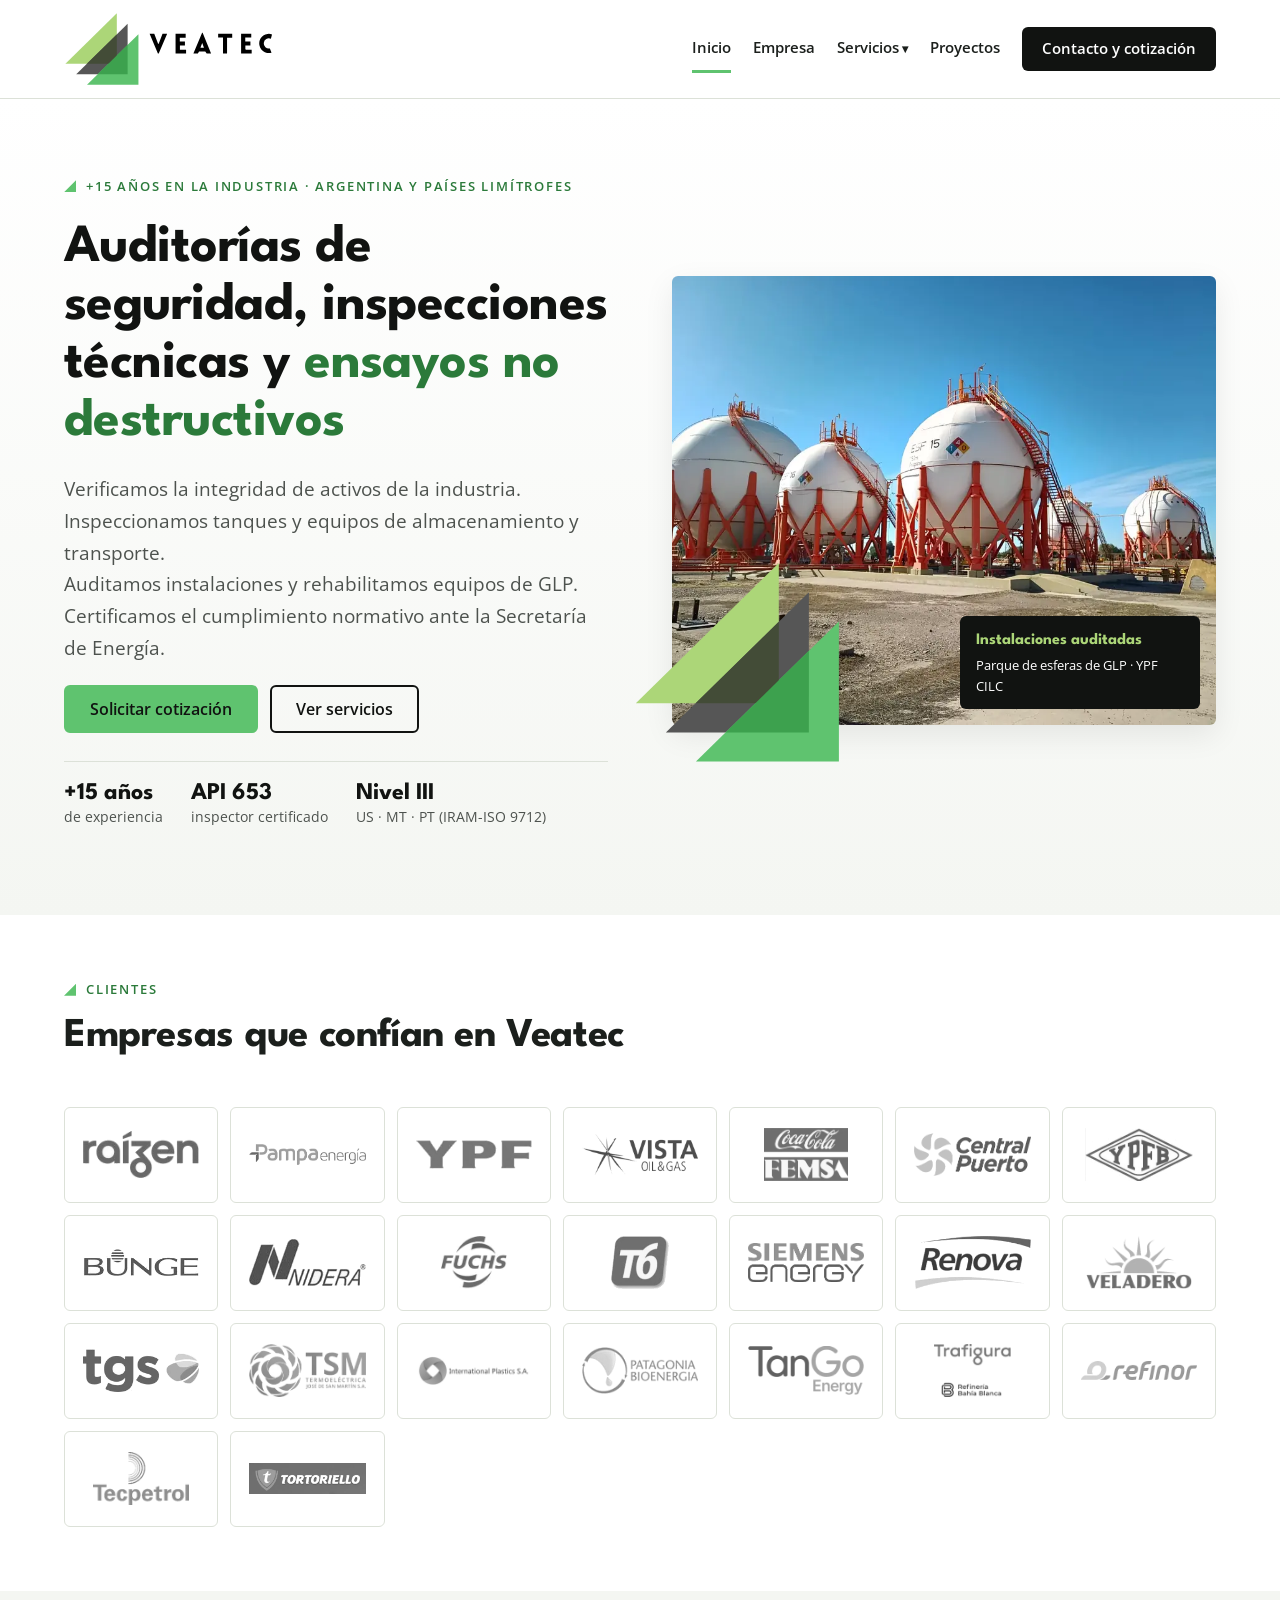
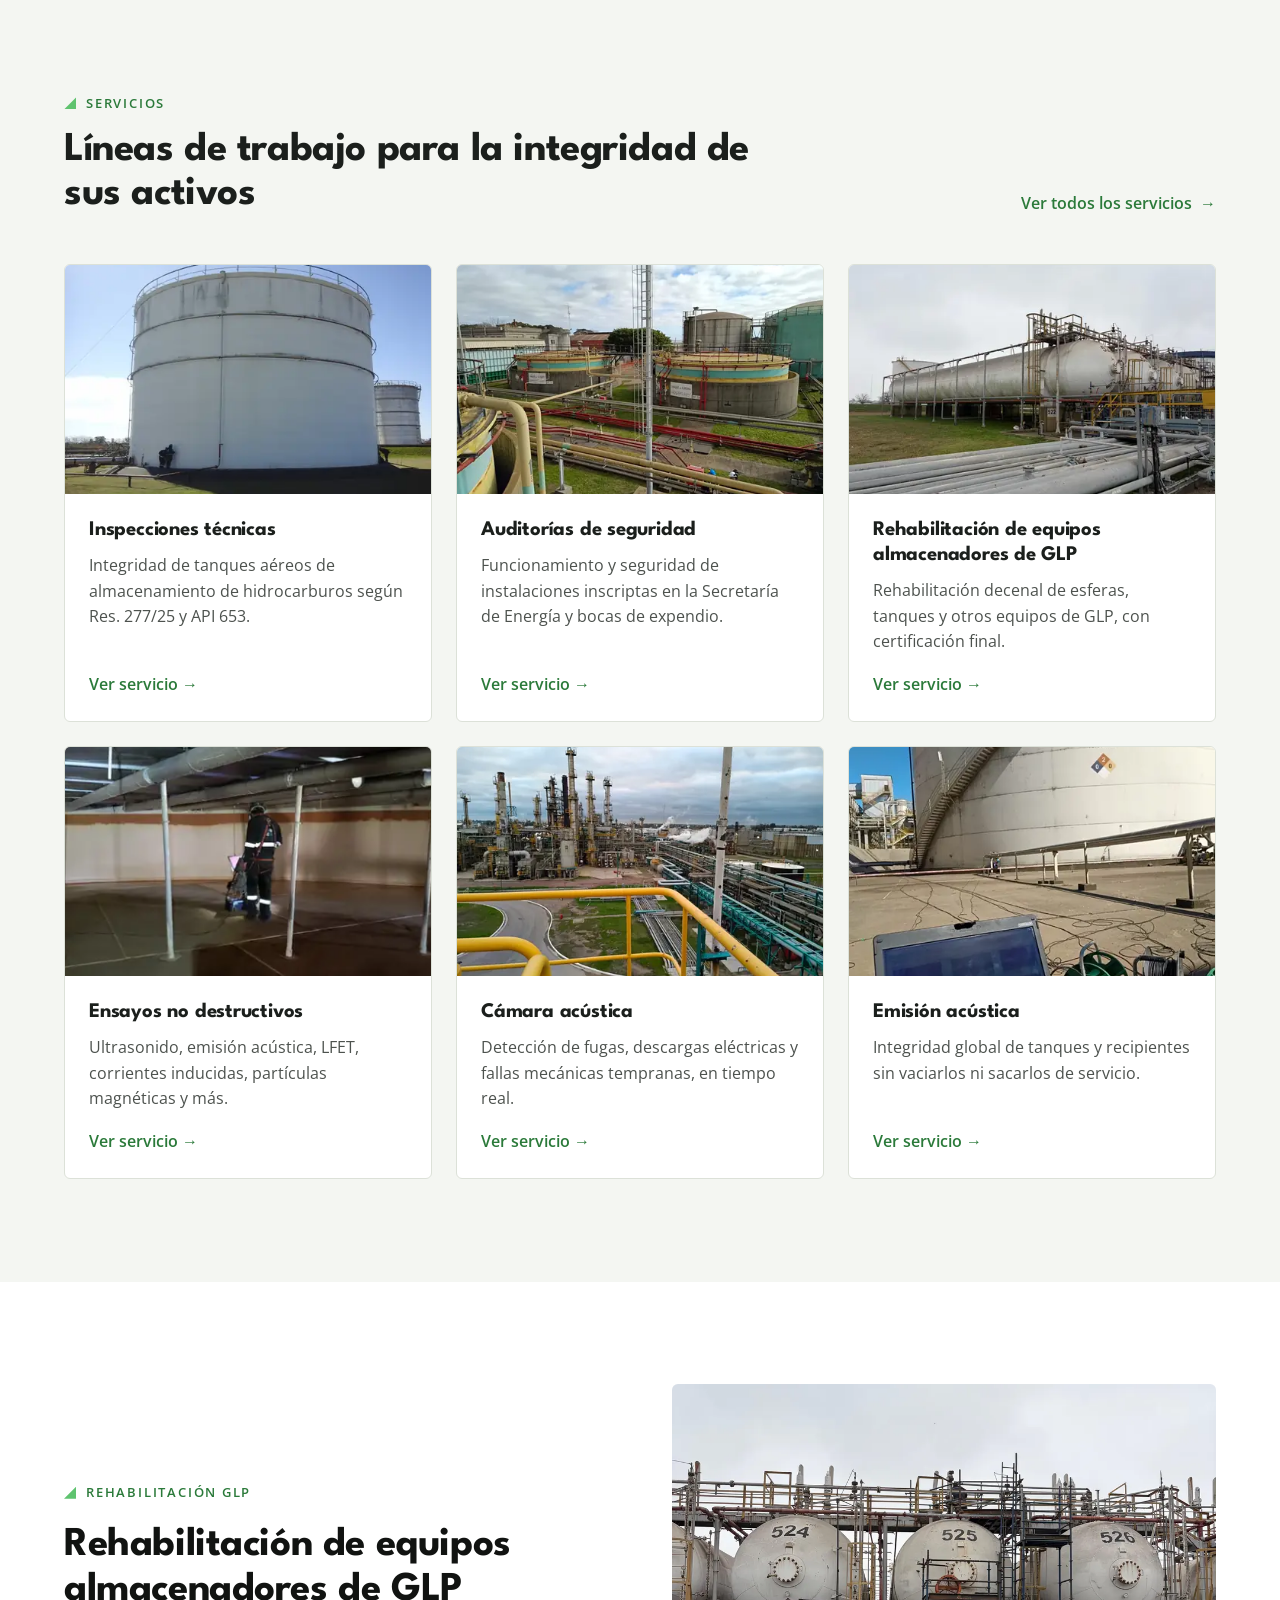
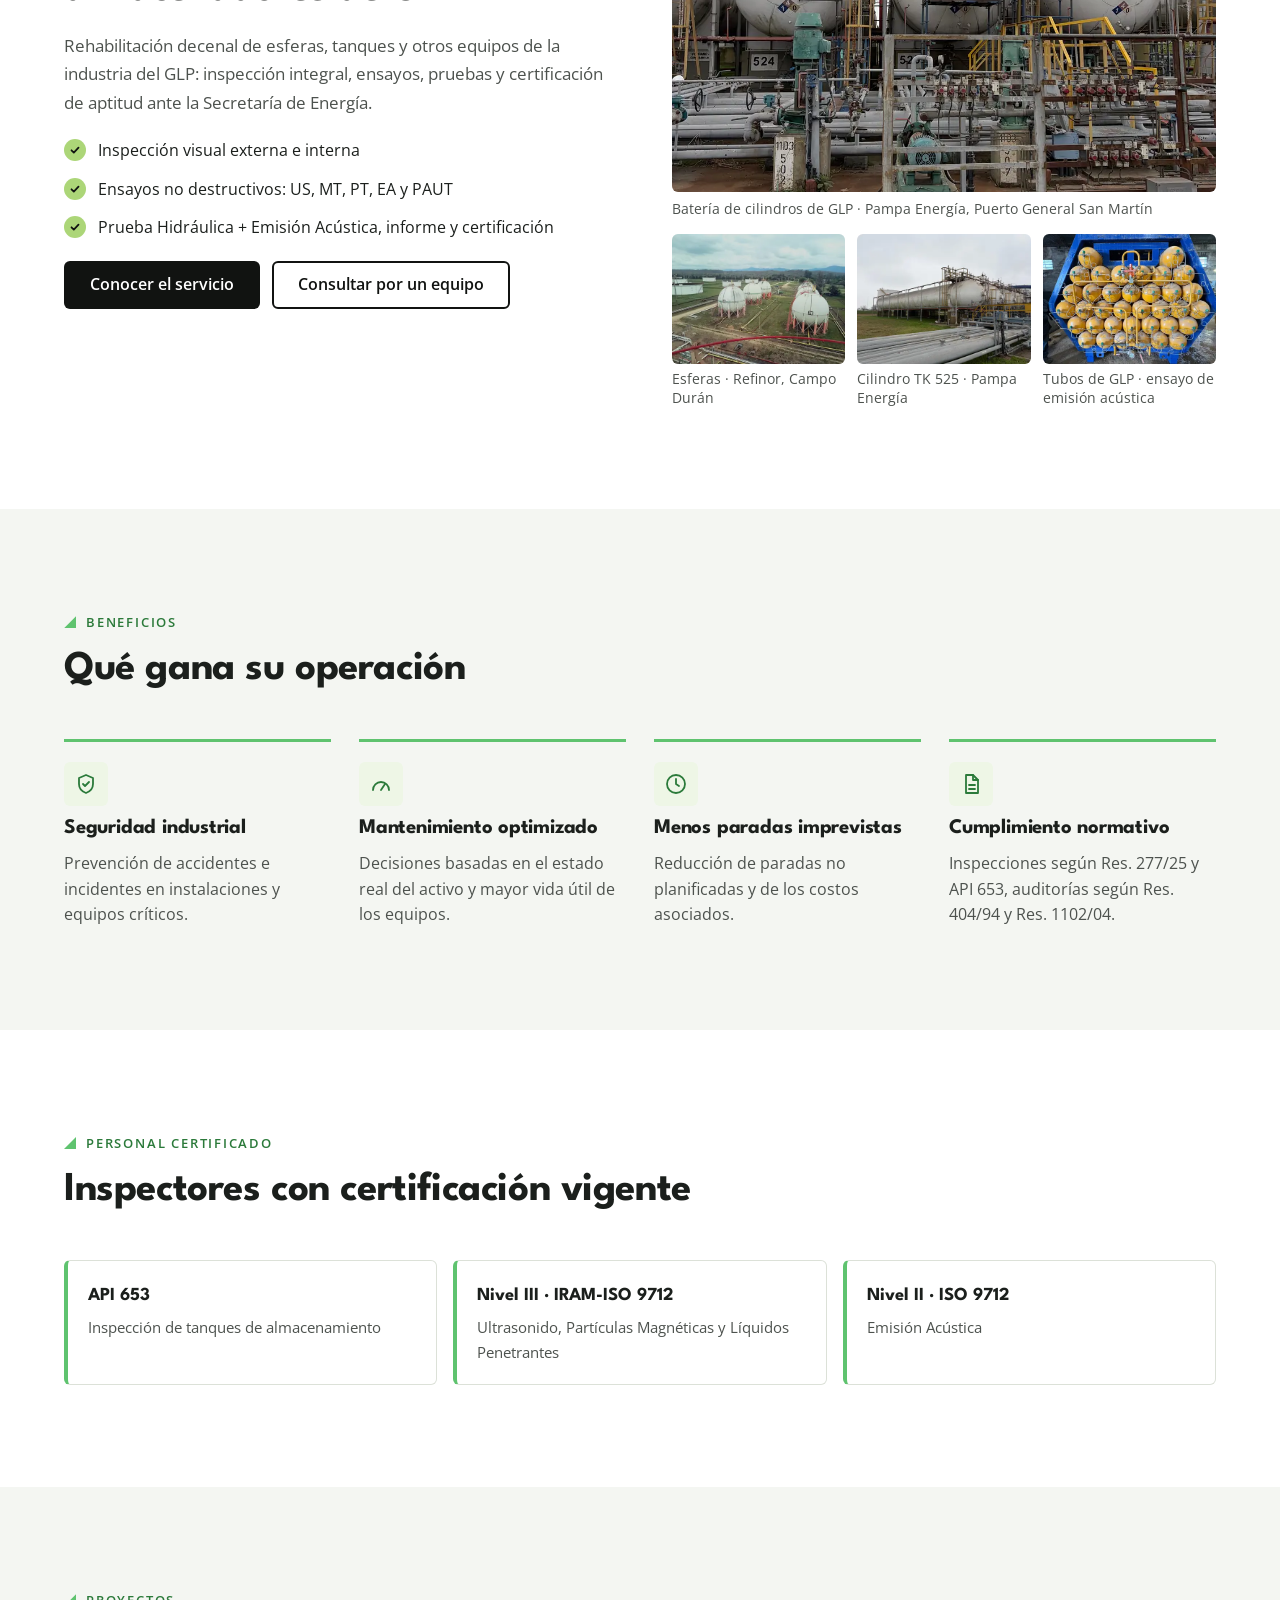
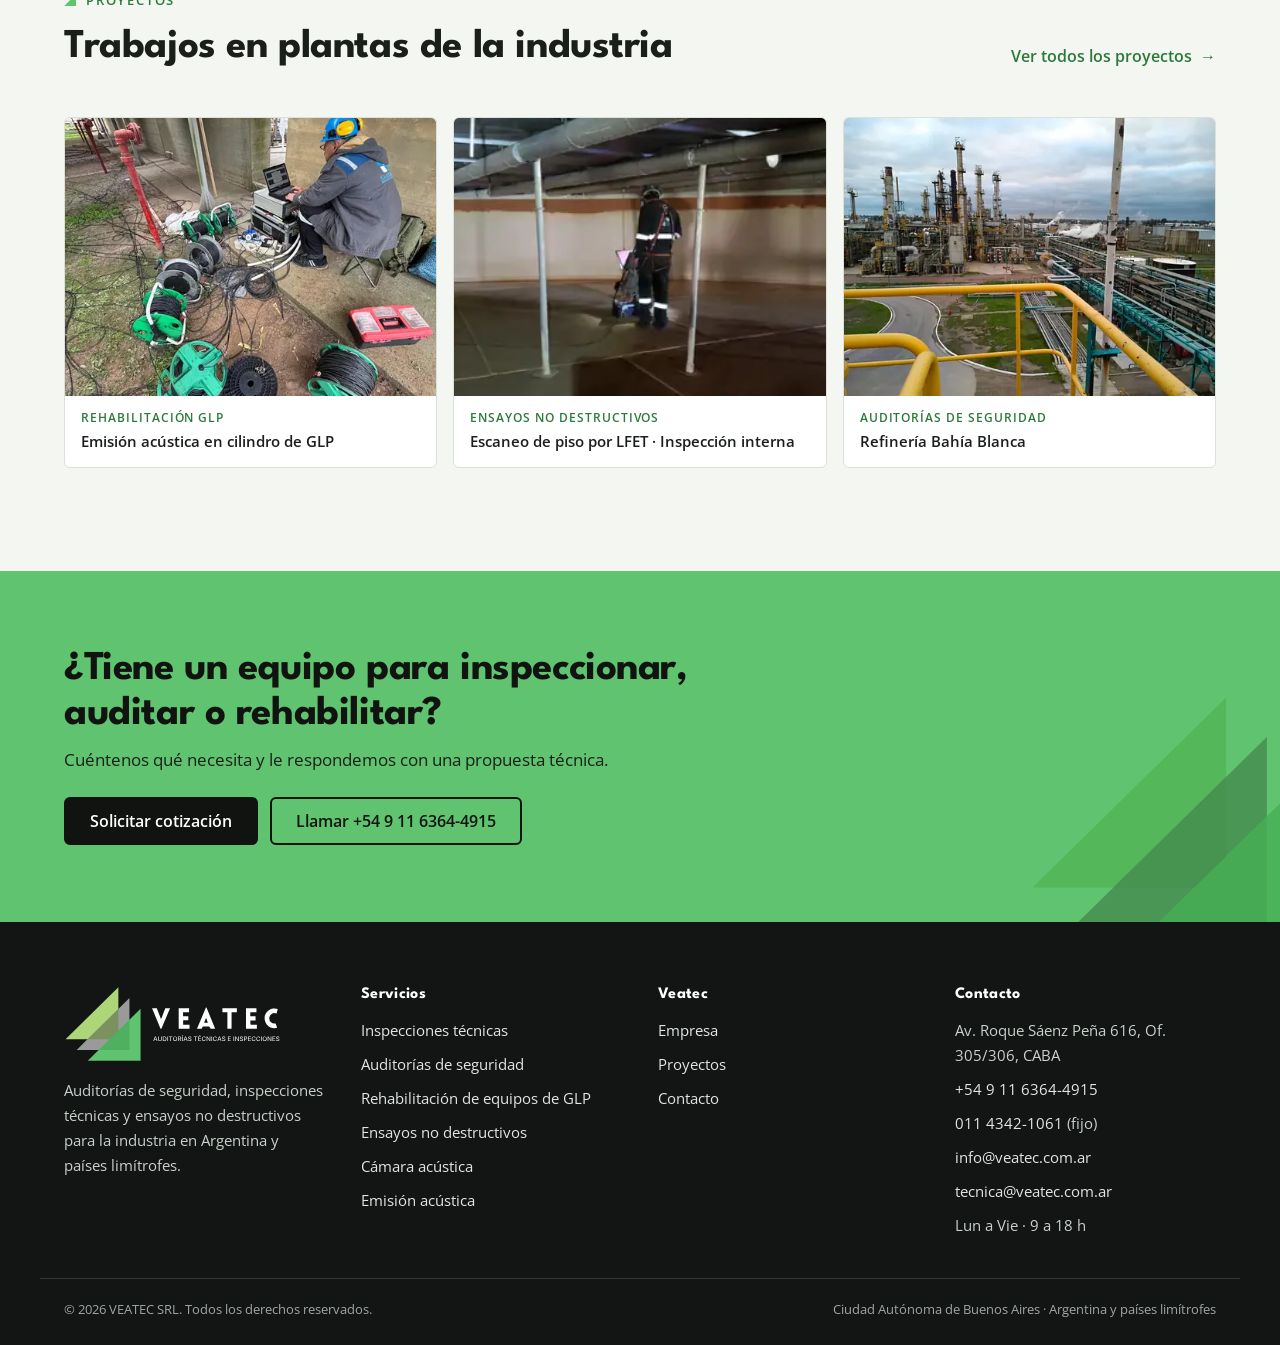
==== commit 5612f906: "feedback 02" ====
--- a/index.html
+++ b/index.html
@@ -4,7 +4,7 @@
 <meta charset="utf-8">
 <meta name="viewport" content="width=device-width, initial-scale=1">
 <title>Auditorías de seguridad, inspecciones y END | Veatec</title>
-<meta name="description" content="Auditorías de seguridad, inspecciones técnicas, rehabilitación de equipos de GLP y ensayos no destructivos para la industria en toda la Argentina.">
+<meta name="description" content="Auditorías de seguridad, inspecciones técnicas, rehabilitación de equipos de GLP y ensayos no destructivos en Argentina y países limítrofes.">
 <!-- DEMO: evita que la copia de GitHub Pages se indexe. QUITAR esta línea al publicar en el dominio real. -->
 <meta name="robots" content="noindex, nofollow">
 <link rel="canonical" href="https://www.veatec.com.ar/">
@@ -15,7 +15,7 @@
 <meta property="og:locale" content="es_AR">
 <meta property="og:site_name" content="Veatec">
 <meta property="og:title" content="Auditorías de seguridad, inspecciones y END | Veatec">
-<meta property="og:description" content="Auditorías de seguridad, inspecciones técnicas, rehabilitación de equipos de GLP y ensayos no destructivos para la industria en toda la Argentina.">
+<meta property="og:description" content="Auditorías de seguridad, inspecciones técnicas, rehabilitación de equipos de GLP y ensayos no destructivos en Argentina y países limítrofes.">
 <meta property="og:url" content="https://www.veatec.com.ar/">
 <meta property="og:image" content="https://www.veatec.com.ar/img/marca/og-veatec.jpg">
 <meta property="og:image:width" content="1200">
@@ -35,11 +35,12 @@
    "@type": "ProfessionalService",
    "@id": "https://www.veatec.com.ar/#organizacion",
    "name": "Veatec",
+   "legalName": "VEATEC SRL",
    "alternateName": "Veatec · Auditorías técnicas e inspecciones",
    "url": "https://www.veatec.com.ar/",
    "logo": "https://www.veatec.com.ar/img/marca/logo-veatec.png",
    "image": "https://www.veatec.com.ar/img/marca/og-veatec.jpg",
-   "description": "Auditorías de seguridad, inspecciones técnicas, rehabilitación de equipos de GLP y ensayos no destructivos para la industria en Argentina.",
+   "description": "Auditorías de seguridad, inspecciones técnicas, rehabilitación de equipos de GLP, ensayos no destructivos, emisión acústica y cámara acústica para la industria en Argentina y países limítrofes.",
    "email": "info@veatec.com.ar",
    "telephone": "+5491163644915",
    "contactPoint": [
@@ -48,7 +49,6 @@
      "contactType": "customer service",
      "email": "info@veatec.com.ar",
      "telephone": "+541143421061",
-     "areaServed": "AR",
      "availableLanguage": "es"
     },
     {
@@ -56,7 +56,6 @@
      "contactType": "technical support",
      "email": "tecnica@veatec.com.ar",
      "telephone": "+5491163644915",
-     "areaServed": "AR",
      "availableLanguage": "es"
     }
    ],
@@ -81,15 +80,39 @@
      "closes": "18:00"
     }
    ],
-   "areaServed": {
-    "@type": "Country",
-    "name": "Argentina"
-   },
+   "areaServed": [
+    {
+     "@type": "Country",
+     "name": "Argentina"
+    },
+    {
+     "@type": "Country",
+     "name": "Uruguay"
+    },
+    {
+     "@type": "Country",
+     "name": "Chile"
+    },
+    {
+     "@type": "Country",
+     "name": "Bolivia"
+    },
+    {
+     "@type": "Country",
+     "name": "Paraguay"
+    },
+    {
+     "@type": "Country",
+     "name": "Brasil"
+    }
+   ],
    "knowsAbout": [
     "Ensayos no destructivos",
     "Inspección de tanques API 653",
     "Rehabilitación de equipos de GLP",
-    "Auditorías de seguridad Res. 404/94"
+    "Auditorías de seguridad Res. 404/94",
+    "Emisión acústica",
+    "Cámara acústica"
    ]
   },
   {
@@ -109,18 +132,9 @@
 <body>
 <a class="skip-link" href="#contenido">Saltar al contenido</a>
 <!-- ===== HEADER (en PHP: includes/header.php) ===== -->
-<div class="topbar">
-<div class="container topbar-inner">
-<div class="topbar-group">
-<a href="tel:+5491163644915">+54 9 11 6364-4915</a>
-<a class="hide-sm" href="mailto:info@veatec.com.ar">info@veatec.com.ar</a>
-</div>
-<div class="topbar-group hide-sm"><span>Lun a Vie · 9 a 18 h</span><span>Cobertura en toda la Argentina</span></div>
-</div>
-</div>
 <header class="site-header">
 <div class="container header-main">
-<a class="brand" href="index.html"><img src="img/marca/logo-veatec-compacto.svg" width="158" height="55" alt="Veatec, ir al inicio"></a>
+<a class="brand" href="index.html"><img src="img/marca/logo-veatec-compacto.svg" width="214" height="74" alt="Veatec, ir al inicio"></a>
 <button class="nav-toggle" type="button" aria-expanded="false" aria-controls="menu-principal"><svg width="22" height="22" viewBox="0 0 24 24" fill="none" stroke="currentColor" stroke-width="2" stroke-linecap="round" aria-hidden="true"><path d="M4 7h16M4 12h16M4 17h16"></path></svg><span>Menú</span></button>
 <nav id="menu-principal" class="main-nav" aria-label="Principal">
 <ul class="nav-list">
@@ -130,14 +144,14 @@
 <ul class="sub-menu">
 <li><a href="inspecciones-tecnicas.html">Inspecciones técnicas</a></li>
 <li><a href="auditorias-de-seguridad.html">Auditorías de seguridad</a></li>
-<li><a href="rehabilitacion-equipos-glp.html" class="sub-glp">Rehabilitación de equipos de GLP</a></li>
+<li><a href="rehabilitacion-equipos-glp.html">Rehabilitación de equipos de GLP</a></li>
 <li><a href="ensayos-no-destructivos.html">Ensayos no destructivos</a></li>
+<li><a href="camara-acustica.html">Cámara acústica</a></li>
+<li><a href="emision-acustica.html">Emisión acústica</a></li>
 </ul>
 </li>
-<li class="nav-glp-item"><a class="nav-glp" href="rehabilitacion-equipos-glp.html">Rehabilitación GLP</a></li>
 <li><a class="nav-link" href="proyectos.html">Proyectos</a></li>
-<li><a class="nav-link" href="contacto.html">Contacto</a></li>
-<li class="nav-cta-item"><a class="btn btn--dark nav-cta" href="contacto.html">Solicitar cotización</a></li>
+<li class="nav-cta-item"><a class="btn btn--dark nav-cta" href="contacto.html">Contacto y cotización</a></li>
 </ul>
 </nav>
 </div>
@@ -147,9 +161,11 @@
 <section class="hero">
 <div class="container hero-grid">
 <div class="hero-copy">
-<span class="eyebrow">+15 años en la industria · Toda la Argentina</span>
+<span class="eyebrow">+15 años en la industria · Argentina y países limítrofes</span>
 <h1>Auditorías de seguridad, inspecciones técnicas y <em>ensayos no destructivos</em></h1>
-<p class="lead">Verificamos la integridad de los activos de la industria del oil &amp; gas, la energía y la minería: inspeccionamos tanques de almacenamiento, auditamos instalaciones, rehabilitamos equipos de GLP y los certificamos ante la Secretaría de Energía.</p>
+<p class="lead">Verificamos la integridad de activos de la industria.<br>
+Inspeccionamos tanques y equipos de almacenamiento y transporte.<br>
+Auditamos instalaciones y rehabilitamos equipos de GLP. Certificamos el cumplimiento normativo ante la Secretaría de Energía.</p>
 <div class="btn-row">
 <a class="btn btn--primary" href="contacto.html">Solicitar cotización</a>
 <a class="btn btn--outline" href="servicios.html">Ver servicios</a>
@@ -157,39 +173,13 @@
 <ul class="trust">
 <li><strong>+15 años</strong>de experiencia</li>
 <li><strong>API 653</strong>inspector certificado</li>
-<li><strong>Nivel III</strong>US · PM · LP (IRAM-ISO 9712)</li>
+<li><strong>Nivel III</strong>US · MT · PT (IRAM-ISO 9712)</li>
 </ul>
 </div>
 <div class="hero-media">
 <div class="photo"><img src="img/fotos/parque-esferas-ypf-cilc-960.webp" srcset="img/fotos/parque-esferas-ypf-cilc-480.webp 480w, img/fotos/parque-esferas-ypf-cilc-960.webp 960w, img/fotos/parque-esferas-ypf-cilc-1600.webp 1600w" sizes="(max-width: 940px) 100vw, 560px" width="1600" height="1200" alt="Parque de esferas de GLP de YPF" fetchpriority="high"></div>
 <svg class="hero-tris" viewBox="5 9.5 227 227" aria-hidden="true" focusable="false"><path fill="#ACD678" d="M7 168 L164 168 L164 14Z"/><path fill="#565656" d="M40 200 L197 200 L197 46Z"/><path fill="#5FC36F" d="M73 232 L230 232 L230 78Z"/><path fill="#434C37" d="M164 78.37 L72.62 168 L164 168Z"/><path fill="#3DA14E" d="M197 110.37 L105.62 200 L197 200Z"/></svg>
 <p class="hero-badge"><strong>Instalaciones auditadas</strong>Parque de esferas de GLP · YPF CILC</p>
-</div>
-</div>
-</section>
-<section class="section section--dark" aria-labelledby="glp-titulo">
-<div class="container feature-grid">
-<div class="feature-copy">
-<span class="eyebrow">Servicio destacado</span>
-<h2 id="glp-titulo">Rehabilitación de equipos almacenadores de GLP</h2>
-<p>Rehabilitación decenal de esferas, tanques y otros equipos de la industria del GLP: inspección integral, ensayos, pruebas y certificación de aptitud ante la Secretaría de Energía.</p>
-<ul class="checklist">
-<li>Inspección visual externa e interna</li>
-<li>Ensayos no destructivos: UT, PM, LP, AE y PAUT</li>
-<li>Prueba hidráulica, informe y certificación</li>
-</ul>
-<div class="btn-row">
-<a class="btn btn--primary" href="rehabilitacion-equipos-glp.html">Conocer el servicio</a>
-<a class="btn btn--outline" href="contacto.html?servicio=glp">Consultar por un equipo</a>
-</div>
-</div>
-<div class="feature-media">
-<div class="photo"><img src="img/fotos/rehabilitacion-tk525-pampa-energia-960.webp" srcset="img/fotos/rehabilitacion-tk525-pampa-energia-480.webp 480w, img/fotos/rehabilitacion-tk525-pampa-energia-960.webp 960w, img/fotos/rehabilitacion-tk525-pampa-energia-1600.webp 1600w" sizes="(max-width: 940px) 100vw, 560px" width="1600" height="1200" alt="Cilindros horizontales de GLP en Pampa Energía, Puerto General San Martín" loading="lazy" decoding="async"></div>
-<div class="stats">
-<div class="stat"><strong>[N]</strong><span>equipos rehabilitados</span></div>
-<div class="stat"><strong>[X] m³</strong><span>mayor capacidad intervenida</span></div>
-<div class="stat"><strong>[X] días</strong><span>parada promedio</span></div>
-</div>
 </div>
 </div>
 </section>
@@ -226,47 +216,91 @@
 <section class="section section--alt" aria-labelledby="servicios-titulo">
 <div class="container">
 <div class="section-head">
-<div><span class="eyebrow">Servicios</span><h2 id="servicios-titulo">Cuatro líneas de trabajo para la integridad de sus activos</h2></div>
+<div><span class="eyebrow">Servicios</span><h2 id="servicios-titulo">Líneas de trabajo para la integridad de sus activos</h2></div>
 <a class="link-arrow" href="servicios.html">Ver todos los servicios</a>
 </div>
-<div class="grid grid--4">
-<a class="service-card service-card--featured" href="rehabilitacion-equipos-glp.html">
-<span class="badge">Destacado</span>
-<div class="service-card__img"><img src="img/fotos/rehabilitacion-tk525-pampa-energia-960.webp" srcset="img/fotos/rehabilitacion-tk525-pampa-energia-480.webp 480w, img/fotos/rehabilitacion-tk525-pampa-energia-960.webp 960w, img/fotos/rehabilitacion-tk525-pampa-energia-1600.webp 1600w" sizes="(max-width: 700px) 100vw, (max-width: 1100px) 50vw, 285px" width="1600" height="1200" alt="" loading="lazy" decoding="async"></div>
+<div class="grid grid--3">
+<a class="service-card" href="inspecciones-tecnicas.html">
+<div class="service-card__img"><img src="img/fotos/inspeccion-tanque-aereo-960.webp" srcset="img/fotos/inspeccion-tanque-aereo-480.webp 480w, img/fotos/inspeccion-tanque-aereo-960.webp 960w, img/fotos/inspeccion-tanque-aereo-1600.webp 1600w" sizes="(max-width: 700px) 100vw, (max-width: 1100px) 50vw, 380px" width="1600" height="1200" alt="" loading="lazy" decoding="async"></div>
+<div class="service-card__body">
+<h3>Inspecciones técnicas</h3>
+<p>Integridad de tanques aéreos de almacenamiento de hidrocarburos según Res. 277/25 y API 653.</p>
+<span class="service-card__more">Ver servicio →</span>
+</div>
+</a>
+<a class="service-card" href="auditorias-de-seguridad.html">
+<div class="service-card__img"><img src="img/fotos/central-puerto-buenos-aires-2-960.webp" srcset="img/fotos/central-puerto-buenos-aires-2-480.webp 480w, img/fotos/central-puerto-buenos-aires-2-960.webp 960w, img/fotos/central-puerto-buenos-aires-2-1600.webp 1600w" sizes="(max-width: 700px) 100vw, (max-width: 1100px) 50vw, 380px" width="1600" height="1200" alt="" loading="lazy" decoding="async"></div>
+<div class="service-card__body">
+<h3>Auditorías de seguridad</h3>
+<p>Funcionamiento y seguridad de instalaciones inscriptas en la Secretaría de Energía y bocas de expendio.</p>
+<span class="service-card__more">Ver servicio →</span>
+</div>
+</a>
+<a class="service-card" href="rehabilitacion-equipos-glp.html">
+<div class="service-card__img"><img src="img/fotos/rehabilitacion-tk525-pampa-energia-960.webp" srcset="img/fotos/rehabilitacion-tk525-pampa-energia-480.webp 480w, img/fotos/rehabilitacion-tk525-pampa-energia-960.webp 960w, img/fotos/rehabilitacion-tk525-pampa-energia-1600.webp 1600w" sizes="(max-width: 700px) 100vw, (max-width: 1100px) 50vw, 380px" width="1600" height="1200" alt="" loading="lazy" decoding="async"></div>
 <div class="service-card__body">
 <h3>Rehabilitación de equipos almacenadores de GLP</h3>
 <p>Rehabilitación decenal de esferas, tanques y otros equipos de GLP, con certificación final.</p>
 <span class="service-card__more">Ver servicio →</span>
 </div>
 </a>
-<a class="service-card" href="inspecciones-tecnicas.html">
-<div class="service-card__img"><img src="img/fotos/inspeccion-tanque-aereo-960.webp" srcset="img/fotos/inspeccion-tanque-aereo-480.webp 480w, img/fotos/inspeccion-tanque-aereo-960.webp 960w, img/fotos/inspeccion-tanque-aereo-1600.webp 1600w" sizes="(max-width: 700px) 100vw, (max-width: 1100px) 50vw, 285px" width="1600" height="1200" alt="" loading="lazy" decoding="async"></div>
-<div class="service-card__body">
-<h3>Inspecciones técnicas</h3>
-<p>Integridad de tanques aéreos de almacenamiento de hidrocarburos según Res. 277/25 y API 653.</p>
-<span class="service-card__more">Ver servicio →</span>
-</div>
-</a>
-<a class="service-card" href="auditorias-de-seguridad.html">
-<div class="service-card__img"><img src="img/fotos/central-puerto-buenos-aires-2-960.webp" srcset="img/fotos/central-puerto-buenos-aires-2-480.webp 480w, img/fotos/central-puerto-buenos-aires-2-960.webp 960w, img/fotos/central-puerto-buenos-aires-2-1600.webp 1600w" sizes="(max-width: 700px) 100vw, (max-width: 1100px) 50vw, 285px" width="1600" height="1200" alt="" loading="lazy" decoding="async"></div>
-<div class="service-card__body">
-<h3>Auditorías de seguridad</h3>
-<p>Funcionamiento y seguridad de instalaciones inscriptas en la Secretaría de Energía y bocas de expendio.</p>
-<span class="service-card__more">Ver servicio →</span>
-</div>
-</a>
 <a class="service-card" href="ensayos-no-destructivos.html">
-<div class="service-card__img"><img src="img/fotos/escaneo-piso-lfet-2-960.webp" srcset="img/fotos/escaneo-piso-lfet-2-480.webp 480w, img/fotos/escaneo-piso-lfet-2-960.webp 960w" sizes="(max-width: 700px) 100vw, (max-width: 1100px) 50vw, 285px" width="960" height="468" alt="" loading="lazy" decoding="async"></div>
+<div class="service-card__img"><img src="img/fotos/escaneo-piso-lfet-2-960.webp" srcset="img/fotos/escaneo-piso-lfet-2-480.webp 480w, img/fotos/escaneo-piso-lfet-2-960.webp 960w" sizes="(max-width: 700px) 100vw, (max-width: 1100px) 50vw, 380px" width="960" height="468" alt="" loading="lazy" decoding="async"></div>
 <div class="service-card__body">
 <h3>Ensayos no destructivos</h3>
 <p>Ultrasonido, emisión acústica, LFET, corrientes inducidas, partículas magnéticas y más.</p>
 <span class="service-card__more">Ver servicio →</span>
 </div>
 </a>
-</div>
-</div>
-</section>
-<section class="section" aria-labelledby="beneficios-titulo">
+<a class="service-card" href="camara-acustica.html">
+<div class="service-card__img"><img src="img/fotos/refineria-bahia-blanca-2-960.webp" srcset="img/fotos/refineria-bahia-blanca-2-480.webp 480w, img/fotos/refineria-bahia-blanca-2-960.webp 960w, img/fotos/refineria-bahia-blanca-2-1600.webp 1600w" sizes="(max-width: 700px) 100vw, (max-width: 1100px) 50vw, 380px" width="1600" height="1200" alt="" loading="lazy" decoding="async"></div>
+<div class="service-card__body">
+<h3>Cámara acústica</h3>
+<p>Detección de fugas, descargas eléctricas y fallas mecánicas tempranas, en tiempo real.</p>
+<span class="service-card__more">Ver servicio →</span>
+</div>
+</a>
+<a class="service-card" href="emision-acustica.html">
+<div class="service-card__img"><img src="img/fotos/emision-acustica-tanque-aereo-1-960.webp" srcset="img/fotos/emision-acustica-tanque-aereo-1-480.webp 480w, img/fotos/emision-acustica-tanque-aereo-1-960.webp 960w" sizes="(max-width: 700px) 100vw, (max-width: 1100px) 50vw, 380px" width="960" height="1280" alt="" loading="lazy" decoding="async"></div>
+<div class="service-card__body">
+<h3>Emisión acústica</h3>
+<p>Integridad global de tanques y recipientes sin vaciarlos ni sacarlos de servicio.</p>
+<span class="service-card__more">Ver servicio →</span>
+</div>
+</a>
+</div>
+</div>
+</section>
+<section class="section" aria-labelledby="glp-titulo">
+<div class="container feature-grid feature-grid--light">
+<div class="feature-copy">
+<span class="eyebrow">Rehabilitación GLP</span>
+<h2 id="glp-titulo">Rehabilitación de equipos almacenadores de GLP</h2>
+<p>Rehabilitación decenal de esferas, tanques y otros equipos de la industria del GLP: inspección integral, ensayos, pruebas y certificación de aptitud ante la Secretaría de Energía.</p>
+<ul class="checklist">
+<li>Inspección visual externa e interna</li>
+<li>Ensayos no destructivos: US, MT, PT, EA y PAUT</li>
+<li>Prueba Hidráulica + Emisión Acústica, informe y certificación</li>
+</ul>
+<div class="btn-row">
+<a class="btn btn--dark" href="rehabilitacion-equipos-glp.html">Conocer el servicio</a>
+<a class="btn btn--outline" href="contacto.html?servicio=glp">Consultar por un equipo</a>
+</div>
+</div>
+<div class="feature-media">
+<figure class="photo-cap">
+<div class="photo"><img src="img/fotos/rehabilitacion-tk525-pampa-energia-2-960.webp" srcset="img/fotos/rehabilitacion-tk525-pampa-energia-2-480.webp 480w, img/fotos/rehabilitacion-tk525-pampa-energia-2-960.webp 960w, img/fotos/rehabilitacion-tk525-pampa-energia-2-1600.webp 1600w" sizes="(max-width: 940px) 100vw, 560px" width="1600" height="2133" alt="Batería de cilindros de GLP en Pampa Energía, Puerto General San Martín" loading="lazy" decoding="async"></div>
+<figcaption>Batería de cilindros de GLP · Pampa Energía, Puerto General San Martín</figcaption>
+</figure>
+<div class="mini-gallery">
+<figure><div class="g-img"><img src="img/fotos/parque-esferas-refinor-campo-duran-960.webp" srcset="img/fotos/parque-esferas-refinor-campo-duran-480.webp 480w, img/fotos/parque-esferas-refinor-campo-duran-960.webp 960w, img/fotos/parque-esferas-refinor-campo-duran-1600.webp 1600w" sizes="(max-width: 700px) 33vw, 180px" width="1600" height="1200" alt="Parque de esferas de GLP de Refinor en Campo Durán" loading="lazy" decoding="async"></div><figcaption>Esferas · Refinor, Campo Durán</figcaption></figure>
+<figure><div class="g-img"><img src="img/fotos/rehabilitacion-tk525-pampa-energia-960.webp" srcset="img/fotos/rehabilitacion-tk525-pampa-energia-480.webp 480w, img/fotos/rehabilitacion-tk525-pampa-energia-960.webp 960w, img/fotos/rehabilitacion-tk525-pampa-energia-1600.webp 1600w" sizes="(max-width: 700px) 33vw, 180px" width="1600" height="1200" alt="Cilindros horizontales de GLP en Pampa Energía, Puerto General San Martín" loading="lazy" decoding="async"></div><figcaption>Cilindro TK 525 · Pampa Energía</figcaption></figure>
+<figure><div class="g-img"><img src="img/fotos/emision-acustica-tubos-glp-3-960.webp" srcset="img/fotos/emision-acustica-tubos-glp-3-480.webp 480w, img/fotos/emision-acustica-tubos-glp-3-960.webp 960w" sizes="(max-width: 700px) 33vw, 180px" width="960" height="1280" alt="Bastidor con tubos de GLP preparados para el ensayo de emisión acústica" loading="lazy" decoding="async"></div><figcaption>Tubos de GLP · ensayo de emisión acústica</figcaption></figure>
+</div>
+</div>
+</div>
+</section>
+<section class="section section--alt" aria-labelledby="beneficios-titulo">
 <div class="container">
 <div class="section-head"><div><span class="eyebrow">Beneficios</span><h2 id="beneficios-titulo">Qué gana su operación</h2></div></div>
 <ul class="features">
@@ -277,7 +311,7 @@
 </ul>
 </div>
 </section>
-<section class="section section--alt" aria-labelledby="personal-titulo">
+<section class="section" aria-labelledby="personal-titulo">
 <div class="container">
 <div class="section-head"><div><span class="eyebrow">Personal certificado</span><h2 id="personal-titulo">Inspectores con certificación vigente</h2></div></div>
 <ul class="cert-list">
@@ -287,16 +321,16 @@
 </ul>
 </div>
 </section>
-<section class="section" aria-labelledby="trabajos-titulo">
+<section class="section section--alt" aria-labelledby="trabajos-titulo">
 <div class="container">
 <div class="section-head">
-<div><span class="eyebrow">Proyectos</span><h2 id="trabajos-titulo">Trabajos en plantas de todo el país</h2></div>
+<div><span class="eyebrow">Proyectos</span><h2 id="trabajos-titulo">Trabajos en plantas de la industria</h2></div>
 <a class="link-arrow" href="proyectos.html">Ver todos los proyectos</a>
 </div>
 <div class="gallery">
 <figure>
-<div class="g-img"><img src="img/fotos/rehabilitacion-tk525-pampa-energia-2-960.webp" srcset="img/fotos/rehabilitacion-tk525-pampa-energia-2-480.webp 480w, img/fotos/rehabilitacion-tk525-pampa-energia-2-960.webp 960w, img/fotos/rehabilitacion-tk525-pampa-energia-2-1600.webp 1600w" sizes="(max-width: 700px) 100vw, (max-width: 1100px) 50vw, 380px" width="1600" height="2133" alt="Batería de cilindros de GLP en Pampa Energía, Puerto General San Martín" loading="lazy" decoding="async"></div>
-<figcaption><span>Rehabilitación GLP</span>Cilindro TK 525 · Pampa Energía PGSM</figcaption>
+<div class="g-img"><img src="img/fotos/emision-acustica-cigarro-glp-960.webp" srcset="img/fotos/emision-acustica-cigarro-glp-480.webp 480w, img/fotos/emision-acustica-cigarro-glp-960.webp 960w, img/fotos/emision-acustica-cigarro-glp-1600.webp 1600w" sizes="(max-width: 700px) 100vw, (max-width: 1100px) 50vw, 380px" width="1600" height="2133" alt="Técnico de Veatec instalando sensores de emisión acústica en un cilindro de GLP" loading="lazy" decoding="async"></div>
+<figcaption><span>Rehabilitación GLP</span>Emisión acústica en cilindro de GLP</figcaption>
 </figure>
 <figure>
 <div class="g-img"><img src="img/fotos/escaneo-piso-lfet-2-960.webp" srcset="img/fotos/escaneo-piso-lfet-2-480.webp 480w, img/fotos/escaneo-piso-lfet-2-960.webp 960w" sizes="(max-width: 700px) 100vw, (max-width: 1100px) 50vw, 380px" width="960" height="468" alt="Técnico escaneando el piso de un tanque con equipo LFET" loading="lazy" decoding="async"></div>
@@ -328,7 +362,7 @@
 <div class="container footer-grid">
 <div class="footer-brand">
 <img src="img/marca/logo-veatec-negativo.svg" width="220" height="76" alt="Veatec · Auditorías técnicas e inspecciones" loading="lazy">
-<p>Auditorías de seguridad, inspecciones técnicas y ensayos no destructivos para la industria en toda la Argentina.</p>
+<p>Auditorías de seguridad, inspecciones técnicas y ensayos no destructivos para la industria en Argentina y países limítrofes.</p>
 </div>
 <div class="footer-col">
 <h2>Servicios</h2>
@@ -337,6 +371,8 @@
 <li><a href="auditorias-de-seguridad.html">Auditorías de seguridad</a></li>
 <li><a href="rehabilitacion-equipos-glp.html">Rehabilitación de equipos de GLP</a></li>
 <li><a href="ensayos-no-destructivos.html">Ensayos no destructivos</a></li>
+<li><a href="camara-acustica.html">Cámara acústica</a></li>
+<li><a href="emision-acustica.html">Emisión acústica</a></li>
 </ul>
 </div>
 <div class="footer-col">
@@ -360,8 +396,8 @@
 </div>
 </div>
 <div class="container footer-bottom">
-<span>© 2026 Veatec. Todos los derechos reservados.</span>
-<span>Ciudad Autónoma de Buenos Aires · Argentina</span>
+<span>© 2026 VEATEC SRL. Todos los derechos reservados.</span>
+<span>Ciudad Autónoma de Buenos Aires · Argentina y países limítrofes</span>
 </div>
 </footer>
 <!-- ===== /FOOTER ===== -->
--- a/css/estilos.css
+++ b/css/estilos.css
@@ -133,7 +133,7 @@
 .site-header { position: sticky; top: 0; z-index: 40; background: rgba(255,255,255,.97); border-bottom: 1px solid var(--linea); backdrop-filter: saturate(1.2) blur(6px); }
 .header-main { display: flex; align-items: center; justify-content: space-between; gap: 12px 28px; padding-top: 12px; padding-bottom: 12px; }
 .brand { display: block; flex-shrink: 0; }
-.brand img { width: 158px; height: 55px; }
+.brand img { width: 214px; height: 74px; }
 
 .nav-list { list-style: none; margin: 0; padding: 0; display: flex; align-items: center; gap: 4px 22px; }
 .nav-link { display: inline-block; padding: 10px 0; font-size: .95rem; font-weight: 600; color: var(--texto); text-decoration: none; border-bottom: 3px solid transparent; }
@@ -190,7 +190,7 @@
 }
 @media (max-width: 700px) {
   .hide-sm { display: none !important; }
-  .brand img { width: 130px; height: 45px; }
+  .brand img { width: 168px; height: 58px; }
 }
 
 /* ---------- Hero de inicio ---------- */
@@ -432,3 +432,25 @@
 .form-aviso { grid-column: 1 / -1; margin: 0; padding: 12px 14px; border-radius: 4px; background: var(--verde-suave); border: 1px solid #CFE3C4; font-weight: 600; }
 .page-hero .checklist { margin: 4px 0; }
 .page-hero .facts { margin-top: 12px; max-width: 900px; }
+
+/* ---------- Feedback 02 ---------- */
+.nav-cta[aria-current="page"] { background: var(--verde-texto); }
+.feature-grid--light .feature-copy h2 { color: var(--negro); }
+.feature-grid--light .feature-copy p { color: var(--texto-2); }
+.photo-cap { margin: 0; display: flex; flex-direction: column; gap: 8px; }
+.photo-cap figcaption, .mini-gallery figcaption { font-size: .85rem; color: var(--texto-2); line-height: 1.35; }
+.mini-gallery { display: grid; grid-template-columns: repeat(3, minmax(0, 1fr)); gap: 12px; }
+.mini-gallery figure { margin: 0; display: flex; flex-direction: column; gap: 6px; }
+.mini-gallery .g-img { aspect-ratio: 4 / 3; border-radius: var(--radio); overflow: hidden; background: var(--fondo-alt); }
+.mini-gallery img { width: 100%; height: 100%; object-fit: cover; }
+.statements { display: grid; grid-template-columns: repeat(auto-fit, minmax(min(320px, 100%), 1fr)); gap: 24px 48px; align-items: center; }
+.statements p { font-family: var(--f-titulo); font-size: clamp(1.4rem, 2.6vw, 2rem); line-height: 1.2; color: #fff; padding-left: 20px; border-left: 4px solid var(--verde); }
+.statements strong { color: var(--verde-claro); }
+.app-list { list-style: none; margin: 0; padding: 0; display: grid; grid-template-columns: repeat(auto-fit, minmax(min(300px, 100%), 1fr)); gap: 24px; counter-reset: app; }
+.app-list li { counter-increment: app; position: relative; display: flex; flex-direction: column; gap: 10px; padding: 28px; background: #fff; border: 1px solid var(--linea); border-top: 4px solid var(--verde); border-radius: var(--radio); }
+.app-list li::after { content: counter(app, decimal-leading-zero); position: absolute; top: 18px; right: 22px; font-family: var(--f-titulo); font-weight: 700; font-size: 1.6rem; color: var(--verde-claro); }
+.app-list__lead { font-weight: 600; }
+.app-list p:not(.app-list__lead) { color: var(--texto-2); font-size: .97rem; }
+.tech__sub { font-size: .85rem; color: var(--texto-2); margin-top: -4px; }
+.tech .link-arrow { margin-top: 4px; }
+.note { margin-top: 20px; }
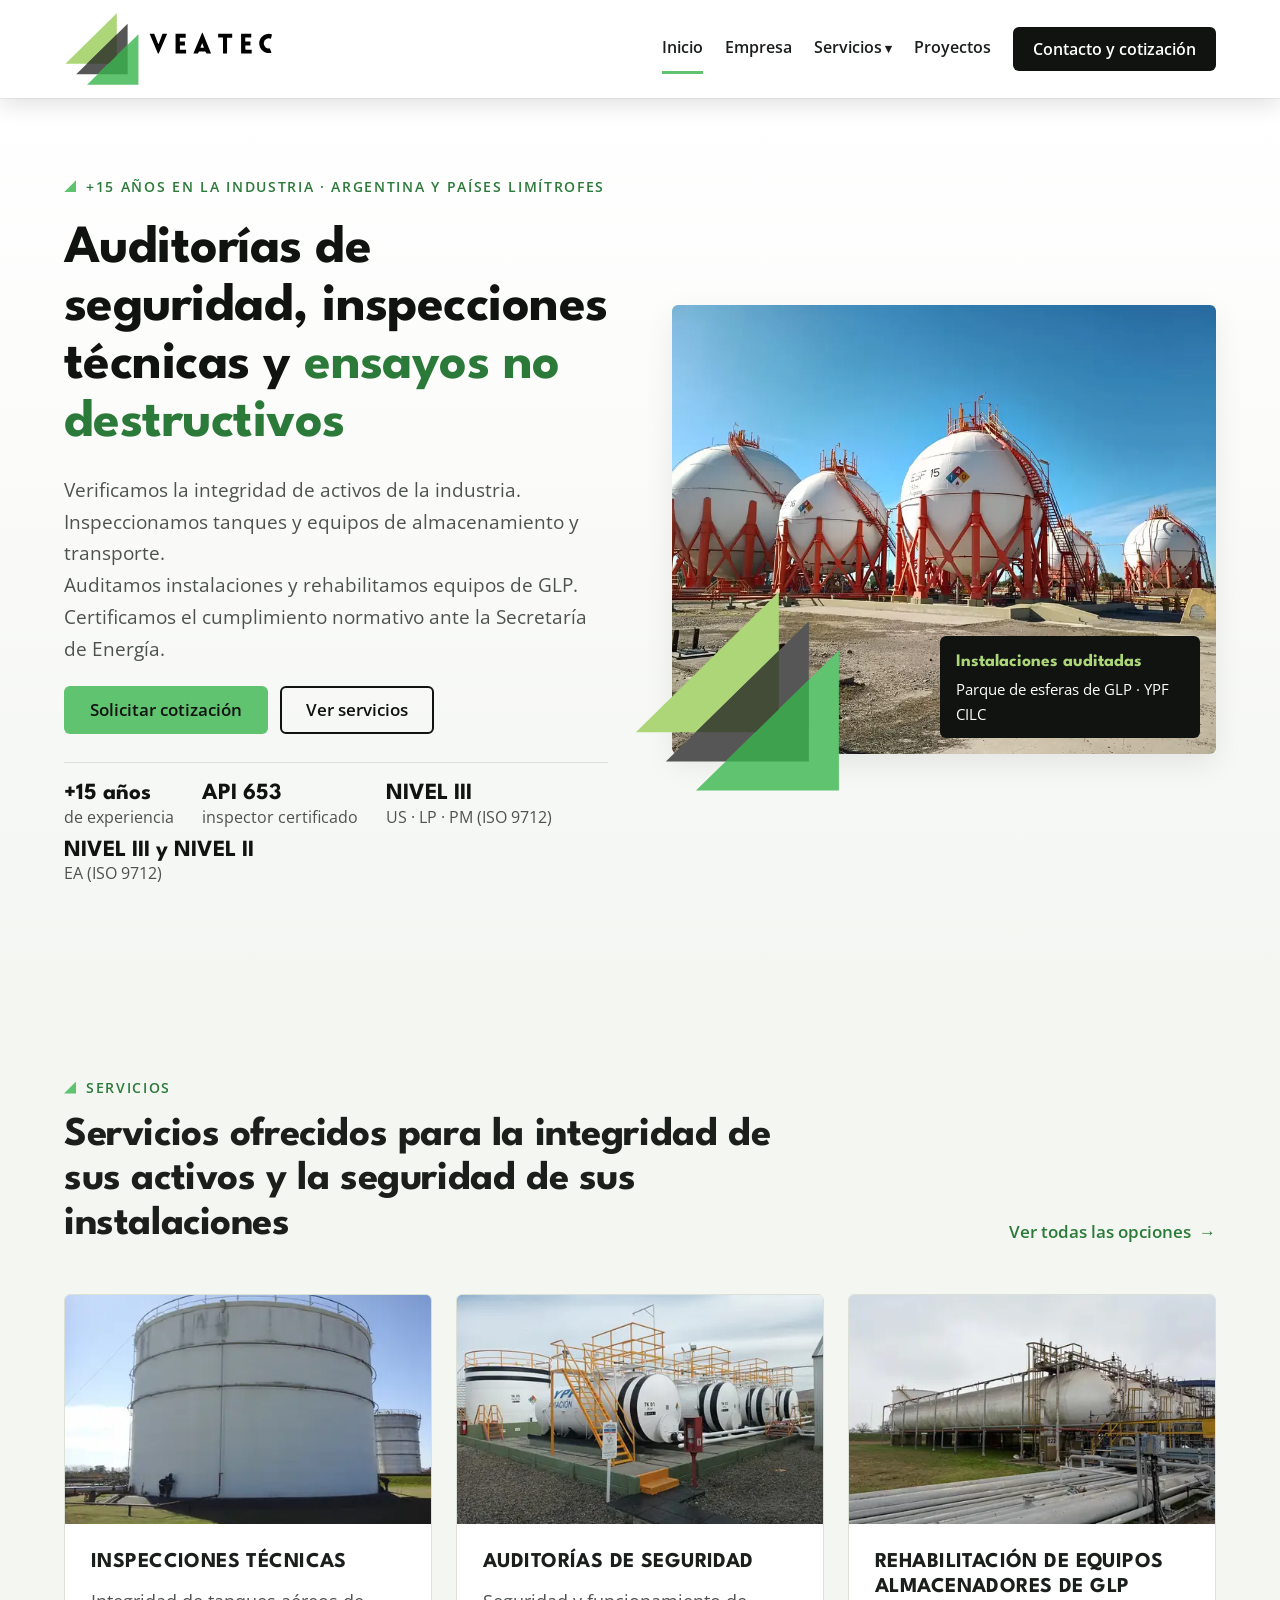
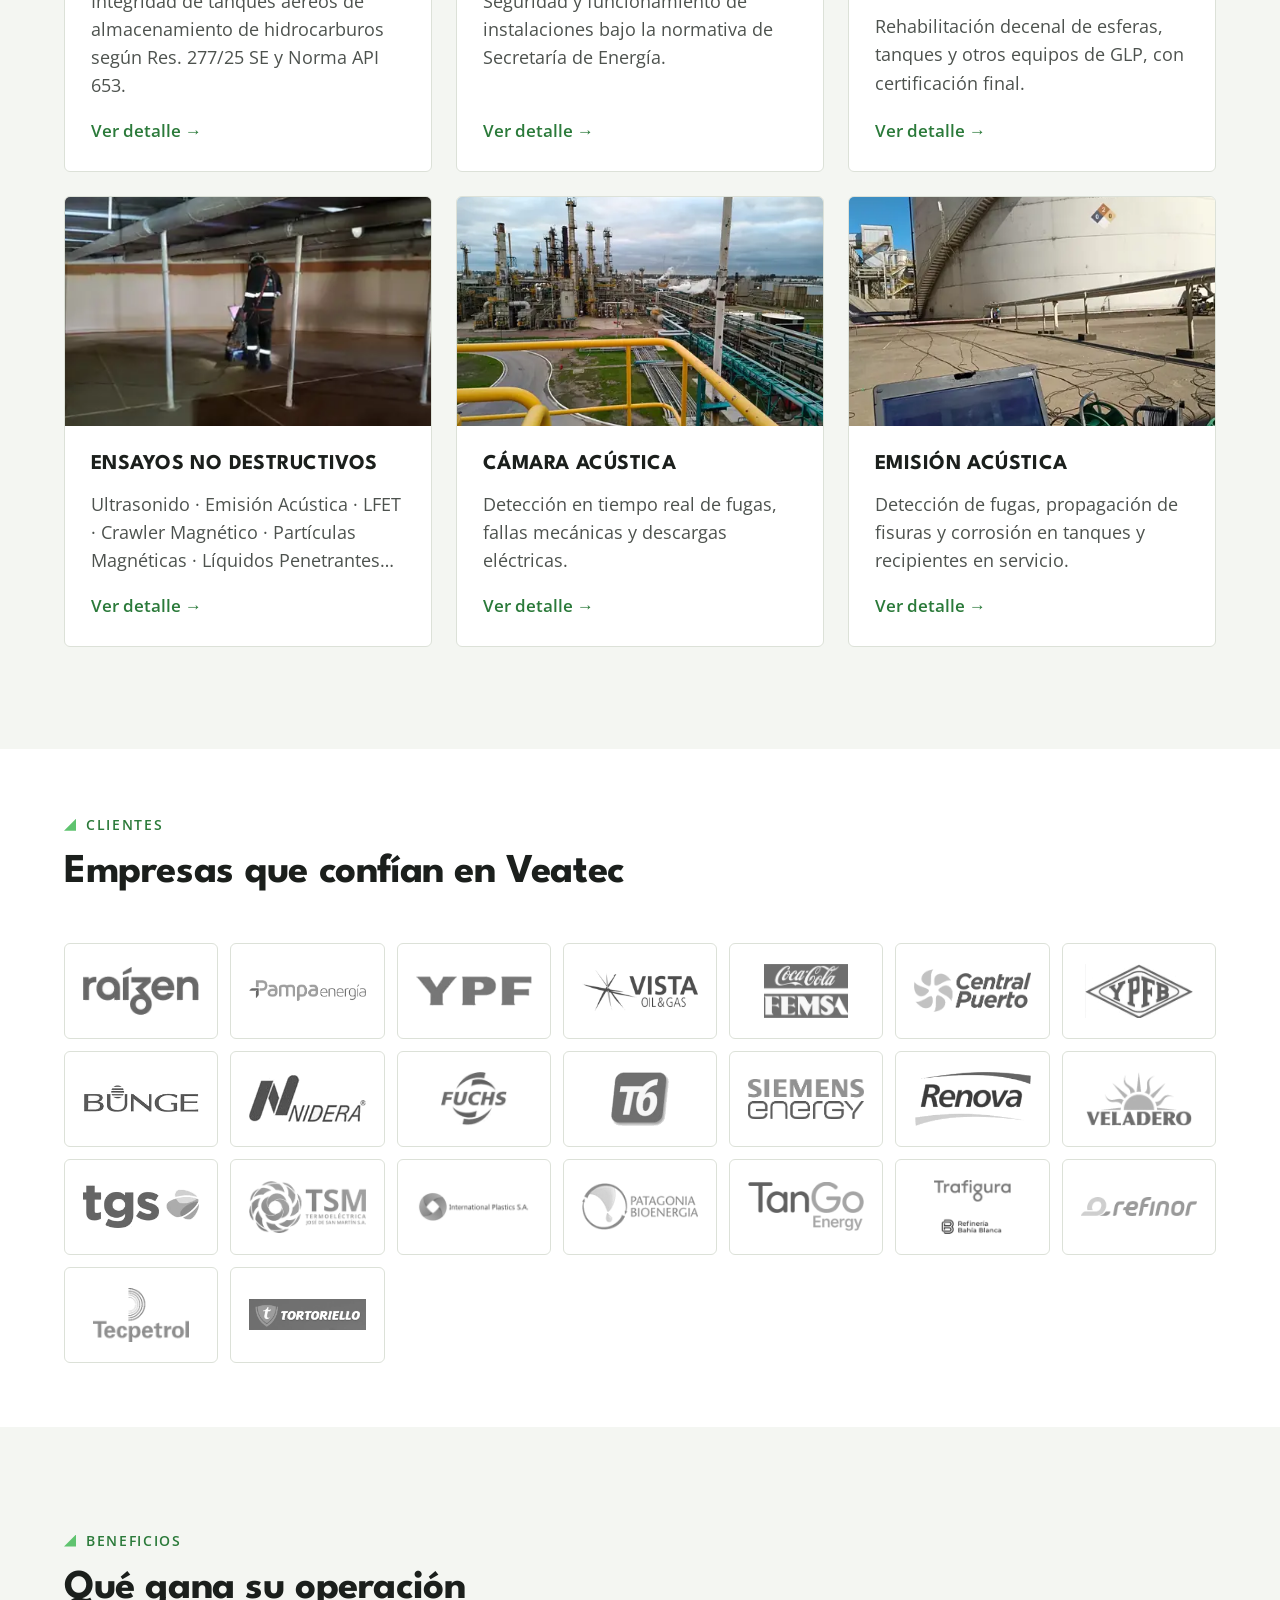
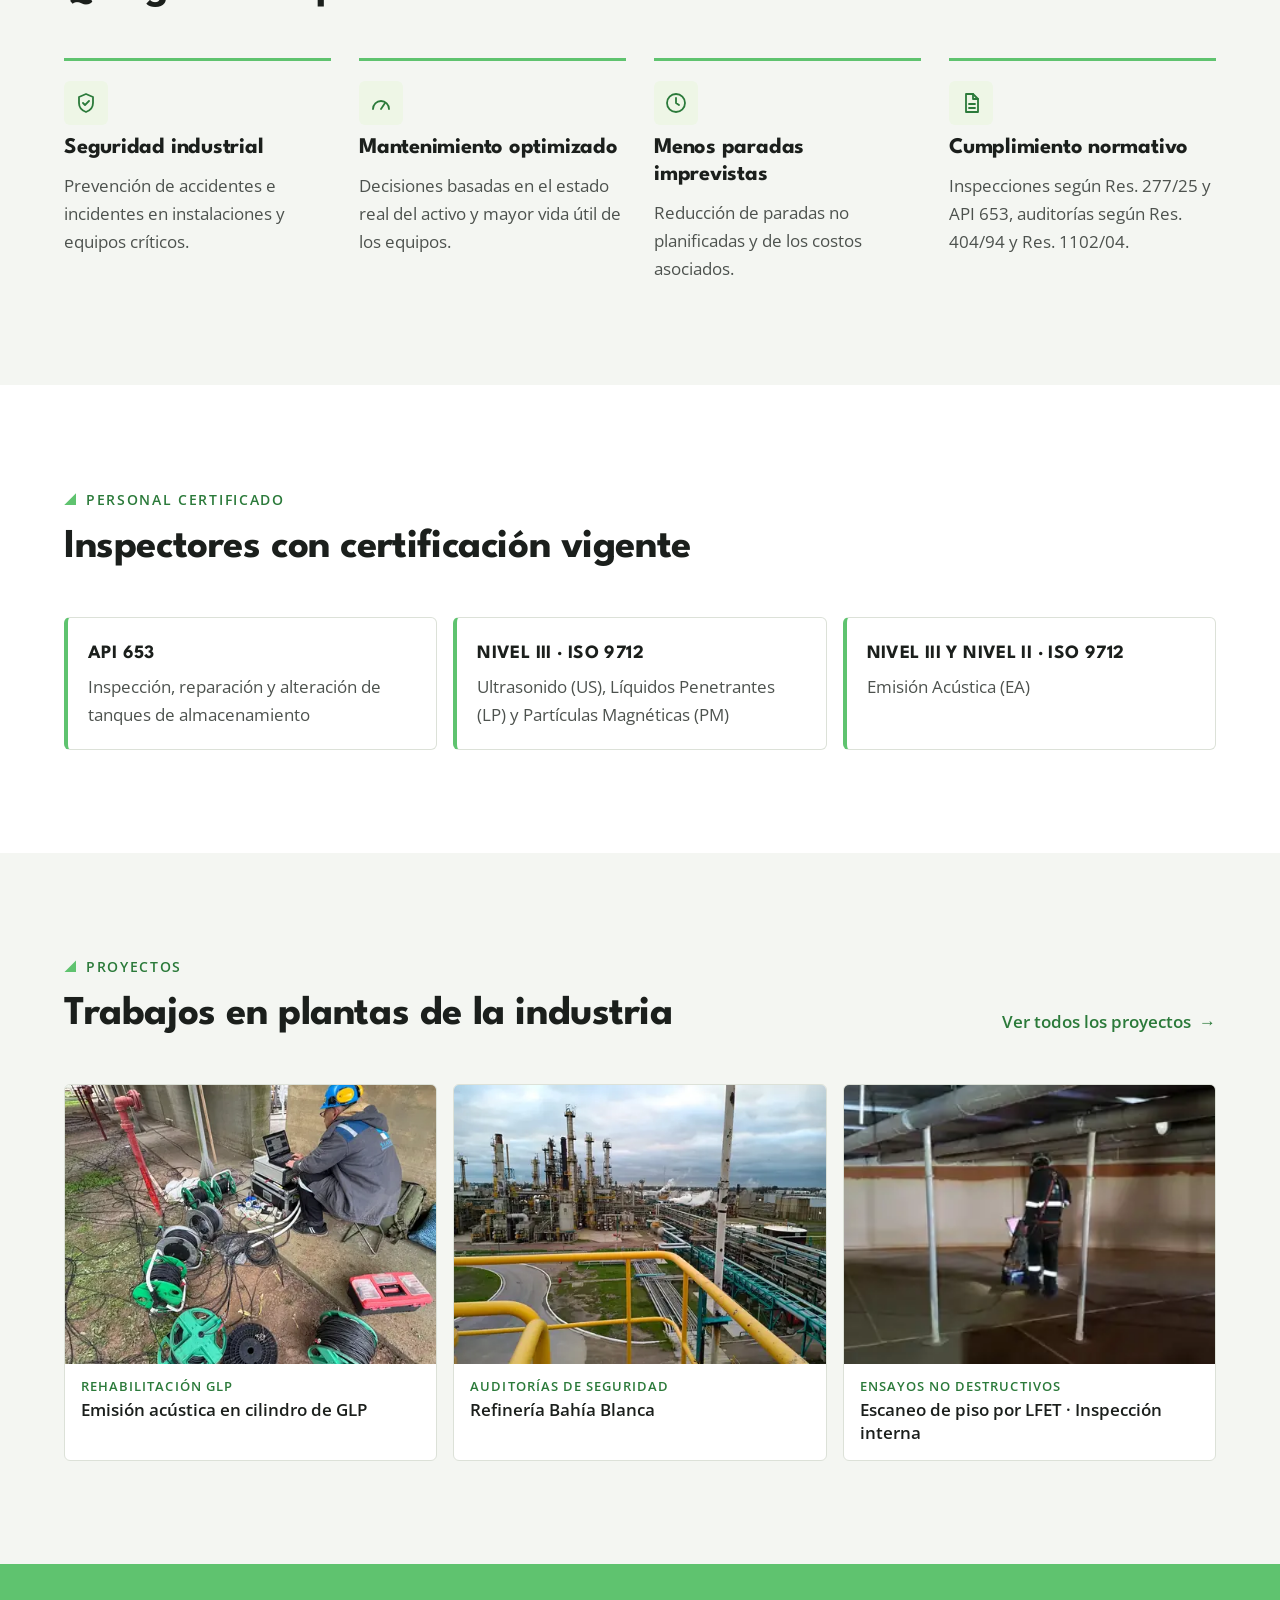
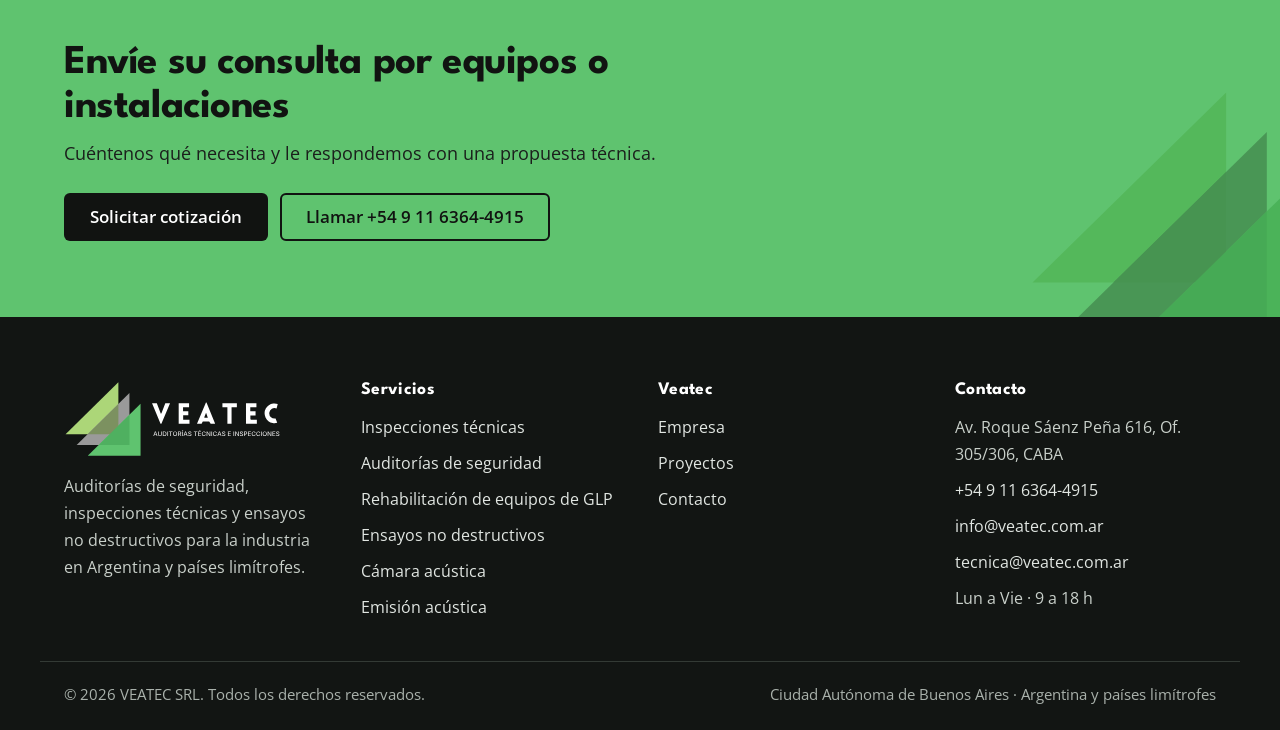
==== commit 5b4fde8f: "se aplica feedback 20261027" ====
--- a/index.html
+++ b/index.html
@@ -48,7 +48,7 @@
      "@type": "ContactPoint",
      "contactType": "customer service",
      "email": "info@veatec.com.ar",
-     "telephone": "+541143421061",
+     "telephone": "+5491163644915",
      "availableLanguage": "es"
     },
     {
@@ -173,13 +173,72 @@
 <ul class="trust">
 <li><strong>+15 años</strong>de experiencia</li>
 <li><strong>API 653</strong>inspector certificado</li>
-<li><strong>Nivel III</strong>US · MT · PT (IRAM-ISO 9712)</li>
+<li><strong>NIVEL III</strong>US · LP · PM (ISO 9712)</li>
+<li><strong>NIVEL III y NIVEL II</strong>EA (ISO 9712)</li>
 </ul>
 </div>
 <div class="hero-media">
 <div class="photo"><img src="img/fotos/parque-esferas-ypf-cilc-960.webp" srcset="img/fotos/parque-esferas-ypf-cilc-480.webp 480w, img/fotos/parque-esferas-ypf-cilc-960.webp 960w, img/fotos/parque-esferas-ypf-cilc-1600.webp 1600w" sizes="(max-width: 940px) 100vw, 560px" width="1600" height="1200" alt="Parque de esferas de GLP de YPF" fetchpriority="high"></div>
 <svg class="hero-tris" viewBox="5 9.5 227 227" aria-hidden="true" focusable="false"><path fill="#ACD678" d="M7 168 L164 168 L164 14Z"/><path fill="#565656" d="M40 200 L197 200 L197 46Z"/><path fill="#5FC36F" d="M73 232 L230 232 L230 78Z"/><path fill="#434C37" d="M164 78.37 L72.62 168 L164 168Z"/><path fill="#3DA14E" d="M197 110.37 L105.62 200 L197 200Z"/></svg>
 <p class="hero-badge"><strong>Instalaciones auditadas</strong>Parque de esferas de GLP · YPF CILC</p>
+</div>
+</div>
+</section>
+<section class="section section--alt" aria-labelledby="servicios-titulo">
+<div class="container">
+<div class="section-head">
+<div><span class="eyebrow">Servicios</span><h2 id="servicios-titulo">Servicios ofrecidos para la integridad de sus activos y la seguridad de sus instalaciones</h2></div>
+<a class="link-arrow" href="servicios.html">Ver todas las opciones</a>
+</div>
+<div class="grid grid--3">
+<a class="service-card" href="inspecciones-tecnicas.html">
+<div class="service-card__img"><img src="img/fotos/inspeccion-tanque-aereo-960.webp" srcset="img/fotos/inspeccion-tanque-aereo-480.webp 480w, img/fotos/inspeccion-tanque-aereo-960.webp 960w, img/fotos/inspeccion-tanque-aereo-1600.webp 1600w" sizes="(max-width: 700px) 100vw, (max-width: 1100px) 50vw, 380px" width="1600" height="1200" alt="" loading="lazy" decoding="async"></div>
+<div class="service-card__body">
+<h3>Inspecciones técnicas</h3>
+<p>Integridad de tanques aéreos de almacenamiento de hidrocarburos según Res. 277/25 SE y Norma API 653.</p>
+<span class="service-card__more">Ver detalle →</span>
+</div>
+</a>
+<a class="service-card" href="auditorias-de-seguridad.html">
+<div class="service-card__img"><img src="img/fotos/ypf-aeroplanta-el-calafate-960.webp" srcset="img/fotos/ypf-aeroplanta-el-calafate-480.webp 480w, img/fotos/ypf-aeroplanta-el-calafate-960.webp 960w, img/fotos/ypf-aeroplanta-el-calafate-1600.webp 1600w" sizes="(max-width: 700px) 100vw, (max-width: 1100px) 50vw, 380px" width="1600" height="1200" alt="" loading="lazy" decoding="async"></div>
+<div class="service-card__body">
+<h3>Auditorías de seguridad</h3>
+<p>Seguridad y funcionamiento de instalaciones bajo la normativa de Secretaría de Energía.</p>
+<span class="service-card__more">Ver detalle →</span>
+</div>
+</a>
+<a class="service-card" href="rehabilitacion-equipos-glp.html">
+<div class="service-card__img"><img src="img/fotos/rehabilitacion-tk525-pampa-energia-960.webp" srcset="img/fotos/rehabilitacion-tk525-pampa-energia-480.webp 480w, img/fotos/rehabilitacion-tk525-pampa-energia-960.webp 960w, img/fotos/rehabilitacion-tk525-pampa-energia-1600.webp 1600w" sizes="(max-width: 700px) 100vw, (max-width: 1100px) 50vw, 380px" width="1600" height="1200" alt="" loading="lazy" decoding="async"></div>
+<div class="service-card__body">
+<h3>Rehabilitación de equipos almacenadores de GLP</h3>
+<p>Rehabilitación decenal de esferas, tanques y otros equipos de GLP, con certificación final.</p>
+<span class="service-card__more">Ver detalle →</span>
+</div>
+</a>
+<a class="service-card" href="ensayos-no-destructivos.html">
+<div class="service-card__img"><img src="img/fotos/escaneo-piso-lfet-2-960.webp" srcset="img/fotos/escaneo-piso-lfet-2-480.webp 480w, img/fotos/escaneo-piso-lfet-2-960.webp 960w" sizes="(max-width: 700px) 100vw, (max-width: 1100px) 50vw, 380px" width="960" height="468" alt="" loading="lazy" decoding="async"></div>
+<div class="service-card__body">
+<h3>Ensayos no destructivos</h3>
+<p>Ultrasonido · Emisión Acústica · LFET · Crawler Magnético · Partículas Magnéticas · Líquidos Penetrantes…</p>
+<span class="service-card__more">Ver detalle →</span>
+</div>
+</a>
+<a class="service-card" href="camara-acustica.html">
+<div class="service-card__img"><img src="img/fotos/refineria-bahia-blanca-2-960.webp" srcset="img/fotos/refineria-bahia-blanca-2-480.webp 480w, img/fotos/refineria-bahia-blanca-2-960.webp 960w, img/fotos/refineria-bahia-blanca-2-1600.webp 1600w" sizes="(max-width: 700px) 100vw, (max-width: 1100px) 50vw, 380px" width="1600" height="1200" alt="" loading="lazy" decoding="async"></div>
+<div class="service-card__body">
+<h3>Cámara acústica</h3>
+<p>Detección en tiempo real de fugas, fallas mecánicas y descargas eléctricas.</p>
+<span class="service-card__more">Ver detalle →</span>
+</div>
+</a>
+<a class="service-card" href="emision-acustica.html">
+<div class="service-card__img"><img src="img/fotos/emision-acustica-tanque-aereo-1-960.webp" srcset="img/fotos/emision-acustica-tanque-aereo-1-480.webp 480w, img/fotos/emision-acustica-tanque-aereo-1-960.webp 960w" sizes="(max-width: 700px) 100vw, (max-width: 1100px) 50vw, 380px" width="960" height="1280" alt="" loading="lazy" decoding="async"></div>
+<div class="service-card__body">
+<h3>Emisión acústica</h3>
+<p>Detección de fugas, propagación de fisuras y corrosión en tanques y recipientes en servicio.</p>
+<span class="service-card__more">Ver detalle →</span>
+</div>
+</a>
 </div>
 </div>
 </section>
@@ -213,93 +272,6 @@
 </ul>
 </div>
 </section>
-<section class="section section--alt" aria-labelledby="servicios-titulo">
-<div class="container">
-<div class="section-head">
-<div><span class="eyebrow">Servicios</span><h2 id="servicios-titulo">Líneas de trabajo para la integridad de sus activos</h2></div>
-<a class="link-arrow" href="servicios.html">Ver todos los servicios</a>
-</div>
-<div class="grid grid--3">
-<a class="service-card" href="inspecciones-tecnicas.html">
-<div class="service-card__img"><img src="img/fotos/inspeccion-tanque-aereo-960.webp" srcset="img/fotos/inspeccion-tanque-aereo-480.webp 480w, img/fotos/inspeccion-tanque-aereo-960.webp 960w, img/fotos/inspeccion-tanque-aereo-1600.webp 1600w" sizes="(max-width: 700px) 100vw, (max-width: 1100px) 50vw, 380px" width="1600" height="1200" alt="" loading="lazy" decoding="async"></div>
-<div class="service-card__body">
-<h3>Inspecciones técnicas</h3>
-<p>Integridad de tanques aéreos de almacenamiento de hidrocarburos según Res. 277/25 y API 653.</p>
-<span class="service-card__more">Ver servicio →</span>
-</div>
-</a>
-<a class="service-card" href="auditorias-de-seguridad.html">
-<div class="service-card__img"><img src="img/fotos/central-puerto-buenos-aires-2-960.webp" srcset="img/fotos/central-puerto-buenos-aires-2-480.webp 480w, img/fotos/central-puerto-buenos-aires-2-960.webp 960w, img/fotos/central-puerto-buenos-aires-2-1600.webp 1600w" sizes="(max-width: 700px) 100vw, (max-width: 1100px) 50vw, 380px" width="1600" height="1200" alt="" loading="lazy" decoding="async"></div>
-<div class="service-card__body">
-<h3>Auditorías de seguridad</h3>
-<p>Funcionamiento y seguridad de instalaciones inscriptas en la Secretaría de Energía y bocas de expendio.</p>
-<span class="service-card__more">Ver servicio →</span>
-</div>
-</a>
-<a class="service-card" href="rehabilitacion-equipos-glp.html">
-<div class="service-card__img"><img src="img/fotos/rehabilitacion-tk525-pampa-energia-960.webp" srcset="img/fotos/rehabilitacion-tk525-pampa-energia-480.webp 480w, img/fotos/rehabilitacion-tk525-pampa-energia-960.webp 960w, img/fotos/rehabilitacion-tk525-pampa-energia-1600.webp 1600w" sizes="(max-width: 700px) 100vw, (max-width: 1100px) 50vw, 380px" width="1600" height="1200" alt="" loading="lazy" decoding="async"></div>
-<div class="service-card__body">
-<h3>Rehabilitación de equipos almacenadores de GLP</h3>
-<p>Rehabilitación decenal de esferas, tanques y otros equipos de GLP, con certificación final.</p>
-<span class="service-card__more">Ver servicio →</span>
-</div>
-</a>
-<a class="service-card" href="ensayos-no-destructivos.html">
-<div class="service-card__img"><img src="img/fotos/escaneo-piso-lfet-2-960.webp" srcset="img/fotos/escaneo-piso-lfet-2-480.webp 480w, img/fotos/escaneo-piso-lfet-2-960.webp 960w" sizes="(max-width: 700px) 100vw, (max-width: 1100px) 50vw, 380px" width="960" height="468" alt="" loading="lazy" decoding="async"></div>
-<div class="service-card__body">
-<h3>Ensayos no destructivos</h3>
-<p>Ultrasonido, emisión acústica, LFET, corrientes inducidas, partículas magnéticas y más.</p>
-<span class="service-card__more">Ver servicio →</span>
-</div>
-</a>
-<a class="service-card" href="camara-acustica.html">
-<div class="service-card__img"><img src="img/fotos/refineria-bahia-blanca-2-960.webp" srcset="img/fotos/refineria-bahia-blanca-2-480.webp 480w, img/fotos/refineria-bahia-blanca-2-960.webp 960w, img/fotos/refineria-bahia-blanca-2-1600.webp 1600w" sizes="(max-width: 700px) 100vw, (max-width: 1100px) 50vw, 380px" width="1600" height="1200" alt="" loading="lazy" decoding="async"></div>
-<div class="service-card__body">
-<h3>Cámara acústica</h3>
-<p>Detección de fugas, descargas eléctricas y fallas mecánicas tempranas, en tiempo real.</p>
-<span class="service-card__more">Ver servicio →</span>
-</div>
-</a>
-<a class="service-card" href="emision-acustica.html">
-<div class="service-card__img"><img src="img/fotos/emision-acustica-tanque-aereo-1-960.webp" srcset="img/fotos/emision-acustica-tanque-aereo-1-480.webp 480w, img/fotos/emision-acustica-tanque-aereo-1-960.webp 960w" sizes="(max-width: 700px) 100vw, (max-width: 1100px) 50vw, 380px" width="960" height="1280" alt="" loading="lazy" decoding="async"></div>
-<div class="service-card__body">
-<h3>Emisión acústica</h3>
-<p>Integridad global de tanques y recipientes sin vaciarlos ni sacarlos de servicio.</p>
-<span class="service-card__more">Ver servicio →</span>
-</div>
-</a>
-</div>
-</div>
-</section>
-<section class="section" aria-labelledby="glp-titulo">
-<div class="container feature-grid feature-grid--light">
-<div class="feature-copy">
-<span class="eyebrow">Rehabilitación GLP</span>
-<h2 id="glp-titulo">Rehabilitación de equipos almacenadores de GLP</h2>
-<p>Rehabilitación decenal de esferas, tanques y otros equipos de la industria del GLP: inspección integral, ensayos, pruebas y certificación de aptitud ante la Secretaría de Energía.</p>
-<ul class="checklist">
-<li>Inspección visual externa e interna</li>
-<li>Ensayos no destructivos: US, MT, PT, EA y PAUT</li>
-<li>Prueba Hidráulica + Emisión Acústica, informe y certificación</li>
-</ul>
-<div class="btn-row">
-<a class="btn btn--dark" href="rehabilitacion-equipos-glp.html">Conocer el servicio</a>
-<a class="btn btn--outline" href="contacto.html?servicio=glp">Consultar por un equipo</a>
-</div>
-</div>
-<div class="feature-media">
-<figure class="photo-cap">
-<div class="photo"><img src="img/fotos/rehabilitacion-tk525-pampa-energia-2-960.webp" srcset="img/fotos/rehabilitacion-tk525-pampa-energia-2-480.webp 480w, img/fotos/rehabilitacion-tk525-pampa-energia-2-960.webp 960w, img/fotos/rehabilitacion-tk525-pampa-energia-2-1600.webp 1600w" sizes="(max-width: 940px) 100vw, 560px" width="1600" height="2133" alt="Batería de cilindros de GLP en Pampa Energía, Puerto General San Martín" loading="lazy" decoding="async"></div>
-<figcaption>Batería de cilindros de GLP · Pampa Energía, Puerto General San Martín</figcaption>
-</figure>
-<div class="mini-gallery">
-<figure><div class="g-img"><img src="img/fotos/parque-esferas-refinor-campo-duran-960.webp" srcset="img/fotos/parque-esferas-refinor-campo-duran-480.webp 480w, img/fotos/parque-esferas-refinor-campo-duran-960.webp 960w, img/fotos/parque-esferas-refinor-campo-duran-1600.webp 1600w" sizes="(max-width: 700px) 33vw, 180px" width="1600" height="1200" alt="Parque de esferas de GLP de Refinor en Campo Durán" loading="lazy" decoding="async"></div><figcaption>Esferas · Refinor, Campo Durán</figcaption></figure>
-<figure><div class="g-img"><img src="img/fotos/rehabilitacion-tk525-pampa-energia-960.webp" srcset="img/fotos/rehabilitacion-tk525-pampa-energia-480.webp 480w, img/fotos/rehabilitacion-tk525-pampa-energia-960.webp 960w, img/fotos/rehabilitacion-tk525-pampa-energia-1600.webp 1600w" sizes="(max-width: 700px) 33vw, 180px" width="1600" height="1200" alt="Cilindros horizontales de GLP en Pampa Energía, Puerto General San Martín" loading="lazy" decoding="async"></div><figcaption>Cilindro TK 525 · Pampa Energía</figcaption></figure>
-<figure><div class="g-img"><img src="img/fotos/emision-acustica-tubos-glp-3-960.webp" srcset="img/fotos/emision-acustica-tubos-glp-3-480.webp 480w, img/fotos/emision-acustica-tubos-glp-3-960.webp 960w" sizes="(max-width: 700px) 33vw, 180px" width="960" height="1280" alt="Bastidor con tubos de GLP preparados para el ensayo de emisión acústica" loading="lazy" decoding="async"></div><figcaption>Tubos de GLP · ensayo de emisión acústica</figcaption></figure>
-</div>
-</div>
-</div>
-</section>
 <section class="section section--alt" aria-labelledby="beneficios-titulo">
 <div class="container">
 <div class="section-head"><div><span class="eyebrow">Beneficios</span><h2 id="beneficios-titulo">Qué gana su operación</h2></div></div>
@@ -315,9 +287,9 @@
 <div class="container">
 <div class="section-head"><div><span class="eyebrow">Personal certificado</span><h2 id="personal-titulo">Inspectores con certificación vigente</h2></div></div>
 <ul class="cert-list">
-<li><strong>API 653</strong><span>Inspección de tanques de almacenamiento</span></li>
-<li><strong>Nivel III · IRAM-ISO 9712</strong><span>Ultrasonido, Partículas Magnéticas y Líquidos Penetrantes</span></li>
-<li><strong>Nivel II · ISO 9712</strong><span>Emisión Acústica</span></li>
+<li><strong>API 653</strong><span>Inspección, reparación y alteración de tanques de almacenamiento</span></li>
+<li><strong>NIVEL III · ISO 9712</strong><span>Ultrasonido (US), Líquidos Penetrantes (LP) y Partículas Magnéticas (PM)</span></li>
+<li><strong>NIVEL III y NIVEL II · ISO 9712</strong><span>Emisión Acústica (EA)</span></li>
 </ul>
 </div>
 </section>
@@ -327,19 +299,19 @@
 <div><span class="eyebrow">Proyectos</span><h2 id="trabajos-titulo">Trabajos en plantas de la industria</h2></div>
 <a class="link-arrow" href="proyectos.html">Ver todos los proyectos</a>
 </div>
-<div class="gallery">
-<figure>
+<div class="gallery" data-proyectos="destacados">
+<figure data-cat="glp ea">
 <div class="g-img"><img src="img/fotos/emision-acustica-cigarro-glp-960.webp" srcset="img/fotos/emision-acustica-cigarro-glp-480.webp 480w, img/fotos/emision-acustica-cigarro-glp-960.webp 960w, img/fotos/emision-acustica-cigarro-glp-1600.webp 1600w" sizes="(max-width: 700px) 100vw, (max-width: 1100px) 50vw, 380px" width="1600" height="2133" alt="Técnico de Veatec instalando sensores de emisión acústica en un cilindro de GLP" loading="lazy" decoding="async"></div>
 <figcaption><span>Rehabilitación GLP</span>Emisión acústica en cilindro de GLP</figcaption>
 </figure>
-<figure>
+<figure data-cat="auditorias">
+<div class="g-img"><img src="img/fotos/refineria-bahia-blanca-2-960.webp" srcset="img/fotos/refineria-bahia-blanca-2-480.webp 480w, img/fotos/refineria-bahia-blanca-2-960.webp 960w, img/fotos/refineria-bahia-blanca-2-1600.webp 1600w" sizes="(max-width: 700px) 100vw, (max-width: 1100px) 50vw, 380px" width="1600" height="1200" alt="Unidades de proceso de la Refinería Bahía Blanca" loading="lazy" decoding="async"></div>
+<figcaption><span>Auditorías de seguridad</span>Refinería Bahía Blanca</figcaption>
+</figure>
+<figure data-cat="end">
 <div class="g-img"><img src="img/fotos/escaneo-piso-lfet-2-960.webp" srcset="img/fotos/escaneo-piso-lfet-2-480.webp 480w, img/fotos/escaneo-piso-lfet-2-960.webp 960w" sizes="(max-width: 700px) 100vw, (max-width: 1100px) 50vw, 380px" width="960" height="468" alt="Técnico escaneando el piso de un tanque con equipo LFET" loading="lazy" decoding="async"></div>
 <figcaption><span>Ensayos no destructivos</span>Escaneo de piso por LFET · Inspección interna</figcaption>
 </figure>
-<figure>
-<div class="g-img"><img src="img/fotos/refineria-bahia-blanca-2-960.webp" srcset="img/fotos/refineria-bahia-blanca-2-480.webp 480w, img/fotos/refineria-bahia-blanca-2-960.webp 960w, img/fotos/refineria-bahia-blanca-2-1600.webp 1600w" sizes="(max-width: 700px) 100vw, (max-width: 1100px) 50vw, 380px" width="1600" height="1200" alt="Unidades de proceso de la Refinería Bahía Blanca" loading="lazy" decoding="async"></div>
-<figcaption><span>Auditorías de seguridad</span>Refinería Bahía Blanca</figcaption>
-</figure>
 </div>
 </div>
 </section>
@@ -347,7 +319,7 @@
 <svg class="cta-band__tris" viewBox="5 9.5 227 227" aria-hidden="true" focusable="false"><path fill="#ACD678" d="M7 168 L164 168 L164 14Z"/><path fill="#565656" d="M40 200 L197 200 L197 46Z"/><path fill="#5FC36F" d="M73 232 L230 232 L230 78Z"/><path fill="#434C37" d="M164 78.37 L72.62 168 L164 168Z"/><path fill="#3DA14E" d="M197 110.37 L105.62 200 L197 200Z"/></svg>
 <div class="container">
 <div>
-<h2>¿Tiene un equipo para inspeccionar, auditar o rehabilitar?</h2>
+<h2>Envíe su consulta por equipos o instalaciones</h2>
 <p>Cuéntenos qué necesita y le respondemos con una propuesta técnica.</p>
 </div>
 <div class="btn-row">
@@ -388,7 +360,6 @@
 <ul>
 <li>Av. Roque Sáenz Peña 616, Of. 305/306, CABA</li>
 <li><a href="tel:+5491163644915">+54 9 11 6364-4915</a></li>
-<li><a href="tel:+541143421061">011 4342-1061</a> (fijo)</li>
 <li><a href="mailto:info@veatec.com.ar">info@veatec.com.ar</a></li>
 <li><a href="mailto:tecnica@veatec.com.ar">tecnica@veatec.com.ar</a></li>
 <li>Lun a Vie · 9 a 18 h</li>
@@ -402,5 +373,6 @@
 </footer>
 <!-- ===== /FOOTER ===== -->
 <script src="js/main.js" defer></script>
+<script src="js/proyectos.js" defer></script>
 </body>
 </html>
--- a/css/estilos.css
+++ b/css/estilos.css
@@ -43,7 +43,7 @@
   background: var(--fondo);
   color: var(--texto);
   font-family: var(--f-texto);
-  font-size: 1rem;
+  font-size: 1.0625rem;      /* 17 px: feedback 03, letra más grande */
   line-height: 1.65;
   overflow-wrap: break-word;
 }
@@ -60,7 +60,8 @@
 }
 h1 { font-size: clamp(2.2rem, 4.8vw, 3.75rem); }
 h2 { font-size: clamp(1.75rem, 3.2vw, 2.6rem); }
-h3 { font-size: 1.3rem; line-height: 1.2; }
+h3 { font-size: 1.4rem; line-height: 1.2; }
+h4 { font-size: 1.15rem; line-height: 1.25; }
 p { margin: 0; }
 
 a { color: var(--verde-texto); text-underline-offset: 3px; }
@@ -86,13 +87,13 @@
 
 .section-head { display: flex; flex-wrap: wrap; justify-content: space-between; align-items: flex-end; gap: 16px 40px; margin-bottom: clamp(32px, 4vw, 48px); }
 .section-head > div { max-width: 720px; display: flex; flex-direction: column; gap: 14px; }
-.section-head p { color: var(--texto-2); font-size: 1.075rem; }
+.section-head p { color: var(--texto-2); font-size: 1.125rem; }
 .section--dark .section-head p { color: #BFC6C0; }
 
 .eyebrow {
   display: inline-flex; align-items: center; gap: 10px;
-  font-family: var(--f-texto); font-size: .8rem; font-weight: 600;
-  letter-spacing: .14em; text-transform: uppercase; color: var(--verde-texto);
+  font-family: var(--f-texto); font-size: .875rem; font-weight: 600;
+  letter-spacing: .12em; text-transform: uppercase; color: var(--verde-texto);
 }
 .eyebrow::before {   /* triángulo del isotipo */
   content: ""; width: 12px; height: 12px; flex-shrink: 0;
@@ -110,7 +111,7 @@
 .btn {
   display: inline-flex; align-items: center; justify-content: center; gap: 10px;
   min-height: 48px; padding: 0 24px; border-radius: var(--radio);
-  border: 2px solid transparent; font: inherit; font-weight: 600; font-size: 1rem;
+  border: 2px solid transparent; font: inherit; font-weight: 600; font-size: 1.0625rem;
   text-decoration: none; cursor: pointer; transition: background .2s, color .2s, border-color .2s;
 }
 .btn--primary { background: var(--verde); color: var(--negro); }
@@ -130,13 +131,14 @@
 .topbar-inner { display: flex; flex-wrap: wrap; justify-content: space-between; gap: 6px 24px; padding-top: 8px; padding-bottom: 8px; }
 .topbar-group { display: flex; flex-wrap: wrap; gap: 6px 22px; }
 
-.site-header { position: sticky; top: 0; z-index: 40; background: rgba(255,255,255,.97); border-bottom: 1px solid var(--linea); backdrop-filter: saturate(1.2) blur(6px); }
+.site-header { position: sticky; top: 0; z-index: 40; background: rgba(255,255,255,.98); backdrop-filter: saturate(1.2) blur(6px);
+  box-shadow: 0 1px 0 rgba(17,19,17,.06), 0 6px 22px rgba(17,19,17,.13); }   /* sombra para despegar el menú (feedback 03) */
 .header-main { display: flex; align-items: center; justify-content: space-between; gap: 12px 28px; padding-top: 12px; padding-bottom: 12px; }
 .brand { display: block; flex-shrink: 0; }
 .brand img { width: 214px; height: 74px; }
 
 .nav-list { list-style: none; margin: 0; padding: 0; display: flex; align-items: center; gap: 4px 22px; }
-.nav-link { display: inline-block; padding: 10px 0; font-size: .95rem; font-weight: 600; color: var(--texto); text-decoration: none; border-bottom: 3px solid transparent; }
+.nav-link { display: inline-block; padding: 10px 0; font-size: 1.02rem; font-weight: 600; color: var(--texto); text-decoration: none; border-bottom: 3px solid transparent; }
 .nav-link:hover { color: var(--verde-texto); }
 .nav-link[aria-current="page"] { border-bottom-color: var(--verde); }
 
@@ -148,7 +150,7 @@
   border: 1px solid var(--linea); border-top: 3px solid var(--verde); box-shadow: var(--sombra);
 }
 .has-sub:hover .sub-menu, .has-sub:focus-within .sub-menu { display: block; }
-.sub-menu a { display: block; padding: 10px 18px; color: var(--texto); text-decoration: none; font-weight: 600; font-size: .95rem; }
+.sub-menu a { display: block; padding: 10px 18px; color: var(--texto); text-decoration: none; font-weight: 600; font-size: 1.02rem; }
 .sub-menu a:hover { background: var(--fondo-alt); color: var(--verde-texto); }
 .sub-menu .sub-glp { display: flex; align-items: center; gap: 8px; }
 .sub-menu .sub-glp::after { content: "Destacado"; font-size: .7rem; padding: 2px 8px; border-radius: 10px; background: var(--verde-claro); color: var(--negro); }
@@ -162,7 +164,7 @@
 .nav-glp:hover { background: var(--verde-claro); color: var(--negro); }
 .nav-glp[aria-current="page"] { background: var(--verde); }
 
-.nav-cta { min-height: 44px; padding: 0 18px; font-size: .95rem; }
+.nav-cta { min-height: 44px; padding: 0 18px; font-size: 1.02rem; }
 
 .nav-toggle {
   display: none; align-items: center; gap: 8px; min-height: 44px; padding: 0 14px;
@@ -200,8 +202,8 @@
 .hero-copy h1 { color: var(--negro); font-size: clamp(2.1rem, 4.2vw, 3.4rem); }
 .hero-copy h1 em { font-style: normal; color: var(--verde-texto); }
 .trust { display: flex; flex-wrap: wrap; gap: 10px 28px; padding-top: 18px; border-top: 1px solid var(--linea); list-style: none; margin: 6px 0 0; padding-left: 0; }
-.trust li { display: flex; flex-direction: column; font-size: .88rem; color: var(--texto-2); line-height: 1.35; }
-.trust strong { font-family: var(--f-titulo); font-size: 1.5rem; color: var(--negro); line-height: 1.1; }
+.trust li { display: flex; flex-direction: column; font-size: .97rem; color: var(--texto-2); line-height: 1.35; }
+.trust strong { font-family: var(--f-titulo); font-size: 1.45rem; color: var(--negro); line-height: 1.1; }
 
 .hero-media { position: relative; }
 .hero-media .photo { border-radius: var(--radio); overflow: hidden; aspect-ratio: 4 / 3.3; box-shadow: var(--sombra); }
@@ -209,9 +211,9 @@
 .hero-tris { position: absolute; width: 38%; max-width: 210px; left: -7%; bottom: -9%; pointer-events: none; }
 .hero-badge {
   position: absolute; right: 16px; bottom: 16px; display: flex; flex-direction: column;
-  background: var(--negro); color: #fff; padding: 12px 16px; border-radius: var(--radio); font-size: .8rem; max-width: 240px;
-}
-.hero-badge strong { color: var(--verde-claro); font-family: var(--f-titulo); font-size: 1rem; }
+  background: var(--negro); color: #fff; padding: 12px 16px; border-radius: var(--radio); font-size: .92rem; max-width: 260px;
+}
+.hero-badge strong { color: var(--verde-claro); font-family: var(--f-titulo); font-size: 1.1rem; }
 
 /* ---------- Hero de páginas internas ---------- */
 .page-hero { position: relative; background: var(--oscuro); color: #fff; overflow: hidden; }
@@ -223,7 +225,7 @@
 .page-hero__copy .lead { color: #D2D8D3; }
 .page-hero--glp { border-bottom: 6px solid var(--verde); }
 
-.breadcrumbs ol { list-style: none; margin: 0 0 8px; padding: 0; display: flex; flex-wrap: wrap; gap: 4px 8px; font-size: .85rem; color: #BFC6C0; }
+.breadcrumbs ol { list-style: none; margin: 0 0 8px; padding: 0; display: flex; flex-wrap: wrap; gap: 4px 8px; font-size: .95rem; color: #BFC6C0; }
 .breadcrumbs a { color: #E1E6E2; }
 .breadcrumbs a:hover { color: var(--verde-claro); }
 .breadcrumbs [aria-current] { color: #fff; }
@@ -238,9 +240,10 @@
 .service-card:hover { box-shadow: var(--sombra); transform: translateY(-3px); color: var(--texto); }
 .service-card__img { aspect-ratio: 16 / 10; overflow: hidden; background: var(--fondo-alt); }
 .service-card__img img { width: 100%; height: 100%; object-fit: cover; }
-.service-card__body { display: flex; flex-direction: column; gap: 10px; padding: 24px; flex-grow: 1; }
-.service-card__body p { color: var(--texto-2); font-size: .97rem; }
-.service-card__more { margin-top: auto; padding-top: 6px; font-weight: 600; color: var(--verde-texto); }
+.service-card__body { display: flex; flex-direction: column; gap: 12px; padding: 26px; flex-grow: 1; }
+.service-card__body h3 { font-size: 1.5rem; }
+.service-card__body p { color: var(--texto-2); font-size: 1.1rem; line-height: 1.6; }
+.service-card__more { margin-top: auto; padding-top: 6px; font-weight: 600; font-size: 1.06rem; color: var(--verde-texto); }
 .service-card--featured { border: 2px solid var(--verde); }
 .badge { position: absolute; top: 14px; left: 14px; z-index: 2; padding: 5px 12px; border-radius: 14px; background: var(--verde-claro); color: var(--negro); font-size: .75rem; font-weight: 700; letter-spacing: .06em; text-transform: uppercase; }
 
@@ -248,7 +251,7 @@
 .feature-grid { display: grid; grid-template-columns: repeat(auto-fit, minmax(min(460px, 100%), 1fr)); gap: clamp(32px, 5vw, 64px); align-items: center; }
 .feature-copy { display: flex; flex-direction: column; gap: 20px; }
 .feature-copy h2 { color: #fff; }
-.feature-copy p { color: #C9D0CA; font-size: 1.08rem; }
+.feature-copy p { color: #C9D0CA; font-size: 1.12rem; }
 .checklist { list-style: none; margin: 0; padding: 0; display: flex; flex-direction: column; gap: 12px; }
 .checklist li { display: flex; gap: 12px; align-items: flex-start; }
 .checklist li::before { content: ""; flex-shrink: 0; width: 22px; height: 22px; margin-top: 2px; border-radius: 50%; background: var(--verde) url("data:image/svg+xml,%3Csvg xmlns='http://www.w3.org/2000/svg' viewBox='0 0 24 24' fill='none' stroke='%23111311' stroke-width='3' stroke-linecap='round' stroke-linejoin='round'%3E%3Cpath d='M6 12.5l4 4L18 8'/%3E%3C/svg%3E") center / 14px no-repeat; }
@@ -260,7 +263,7 @@
 .stats { display: grid; grid-template-columns: repeat(auto-fit, minmax(min(150px, 100%), 1fr)); gap: 12px; }
 .stat { padding: 16px 18px; border: 1px solid var(--oscuro-linea); border-radius: var(--radio); }
 .stat strong { display: block; font-family: var(--f-titulo); font-size: 1.9rem; line-height: 1.1; color: #fff; }
-.stat span { font-size: .85rem; color: #BFC6C0; }
+.stat span { font-size: .97rem; color: #BFC6C0; }
 .stats--light .stat { border-color: var(--linea); background: #fff; }
 .stats--light .stat strong { color: var(--negro); }
 .stats--light .stat span { color: var(--texto-2); }
@@ -275,7 +278,7 @@
 /* ---------- Beneficios / características ---------- */
 .features { list-style: none; margin: 0; padding: 0; display: grid; grid-template-columns: repeat(auto-fit, minmax(min(250px, 100%), 1fr)); gap: 28px; }
 .features li { display: flex; flex-direction: column; gap: 10px; padding-top: 20px; border-top: 3px solid var(--verde); }
-.features p { color: var(--texto-2); font-size: .97rem; }
+.features p { color: var(--texto-2); font-size: 1.06rem; }
 .section--dark .features p { color: #BFC6C0; }
 .icon { width: 44px; height: 44px; display: grid; place-items: center; border-radius: var(--radio); background: var(--verde-suave); color: var(--verde-texto); }
 .section--dark .icon { background: var(--oscuro-2); color: var(--verde); }
@@ -283,13 +286,13 @@
 
 /* ---------- Listas de certificaciones / normas ---------- */
 .chips { list-style: none; margin: 0; padding: 0; display: flex; flex-wrap: wrap; gap: 10px; }
-.chips li { padding: 8px 14px; border-radius: 20px; background: var(--verde-suave); border: 1px solid #CFE3C4; font-weight: 600; font-size: .9rem; }
+.chips li { padding: 8px 14px; border-radius: 20px; background: var(--verde-suave); border: 1px solid #CFE3C4; font-weight: 600; font-size: 1rem; }
 .section--dark .chips li, .page-hero .chips li { background: transparent; border-color: var(--oscuro-linea); color: #E8ECE8; }
 
 .cert-list { list-style: none; margin: 0; padding: 0; display: grid; grid-template-columns: repeat(auto-fit, minmax(min(240px, 100%), 1fr)); gap: 16px; }
 .cert-list li { display: flex; flex-direction: column; gap: 4px; padding: 20px; background: #fff; border: 1px solid var(--linea); border-left: 4px solid var(--verde); border-radius: var(--radio); }
-.cert-list strong { font-family: var(--f-titulo); font-size: 1.15rem; }
-.cert-list span { color: var(--texto-2); font-size: .92rem; }
+.cert-list strong { font-family: var(--f-titulo); font-size: 1.3rem; }
+.cert-list span { color: var(--texto-2); font-size: 1.06rem; }
 
 /* ---------- Pasos ---------- */
 .steps { list-style: none; margin: 0; padding: 0; counter-reset: paso; display: grid; grid-template-columns: repeat(auto-fit, minmax(min(240px, 100%), 1fr)); gap: 28px 24px; }
@@ -299,7 +302,7 @@
   font-family: var(--f-titulo); font-weight: 700; font-size: 1.15rem; color: var(--negro);
   background: var(--verde); clip-path: polygon(0 100%, 100% 100%, 100% 0); padding: 18px 0 0 18px;
 }
-.steps p { color: var(--texto-2); font-size: .97rem; }
+.steps p { color: var(--texto-2); font-size: 1.06rem; }
 .section--dark .steps p { color: #BFC6C0; }
 
 /* ---------- Bloques de servicio (texto + imagen) ---------- */
@@ -310,7 +313,7 @@
 .split__media { border-radius: var(--radio); overflow: hidden; aspect-ratio: 4 / 3; background: var(--fondo-alt); }
 .split__media img { width: 100%; height: 100%; object-fit: cover; }
 @media (min-width: 941px) { .split--reverse .split__media { order: -1; } }
-.norma { display: inline-flex; align-self: flex-start; padding: 4px 10px; border-radius: 4px; background: var(--negro); color: var(--verde-claro); font-size: .8rem; font-weight: 600; letter-spacing: .03em; }
+.norma { display: inline-flex; align-self: flex-start; padding: 4px 10px; border-radius: 4px; background: var(--negro); color: var(--verde-claro); font-size: .92rem; font-weight: 600; letter-spacing: .03em; }
 
 .sub-service { display: flex; flex-direction: column; gap: 14px; padding: 28px; background: #fff; border: 1px solid var(--linea); border-radius: var(--radio); }
 .sub-service ul { margin: 0; padding-left: 20px; color: var(--texto-2); }
@@ -322,8 +325,9 @@
 .tech__img--empty { display: grid; place-items: center; background: linear-gradient(135deg, var(--verde-suave), #fff); }
 .tech__img--empty svg { width: 34%; opacity: .9; }
 .tech__body { display: flex; flex-direction: column; gap: 8px; padding: 20px 22px 24px; }
-.tech__code { align-self: flex-start; padding: 3px 9px; border-radius: 4px; background: var(--negro); color: var(--verde-claro); font-size: .78rem; font-weight: 700; letter-spacing: .06em; }
-.tech__body p { color: var(--texto-2); font-size: .95rem; }
+.tech__code { align-self: flex-start; padding: 3px 9px; border-radius: 4px; background: var(--negro); color: var(--verde-claro); font-size: .88rem; font-weight: 700; letter-spacing: .06em; }
+.tech__body h3 { font-size: 1.45rem; }
+.tech__body p { color: var(--texto-2); font-size: 1.06rem; }
 .pending { color: #6B716C; font-style: italic; }
 
 /* ---------- Galería ---------- */
@@ -332,13 +336,13 @@
 .gallery .g-img { aspect-ratio: 4 / 3; overflow: hidden; background: var(--fondo-alt); }
 .gallery img { width: 100%; height: 100%; object-fit: cover; transition: transform .4s; }
 .gallery figure:hover img { transform: scale(1.03); }
-.gallery figcaption { display: flex; flex-direction: column; gap: 4px; padding: 14px 16px 16px; font-weight: 600; font-size: .95rem; line-height: 1.35; }
-.gallery figcaption span { font-weight: 600; font-size: .75rem; letter-spacing: .08em; text-transform: uppercase; color: var(--verde-texto); }
+.gallery figcaption { display: flex; flex-direction: column; gap: 4px; padding: 14px 16px 16px; font-weight: 600; font-size: 1.04rem; line-height: 1.35; }
+.gallery figcaption span { font-weight: 600; font-size: .82rem; letter-spacing: .08em; text-transform: uppercase; color: var(--verde-texto); }
 .gallery--dark figure { background: var(--oscuro-2); border-color: var(--oscuro-linea); color: #fff; }
 .gallery--dark figcaption span { color: var(--verde-claro); }
 
 .filters { display: flex; flex-wrap: wrap; gap: 10px; margin-bottom: 28px; }
-.filters button { min-height: 44px; padding: 0 18px; border-radius: 22px; border: 1.5px solid var(--negro); background: #fff; color: var(--negro); font: inherit; font-size: .95rem; font-weight: 600; cursor: pointer; }
+.filters button { min-height: 44px; padding: 0 18px; border-radius: 22px; border: 1.5px solid var(--negro); background: #fff; color: var(--negro); font: inherit; font-size: 1.02rem; font-weight: 600; cursor: pointer; }
 .filters button[aria-pressed="true"] { background: var(--negro); color: #fff; }
 .filters button[data-filter="glp"] { border-color: var(--verde-medio); }
 .filters button[data-filter="glp"][aria-pressed="true"] { background: var(--verde); color: var(--negro); border-color: var(--verde); }
@@ -353,11 +357,11 @@
 .case--dark:hover { color: #fff; }
 .case--dark p { color: #C9D0CA; }
 .case--dark .link-arrow { color: var(--verde-claro); }
-.case__meta { font-size: .9rem; color: var(--texto-2); }
+.case__meta { font-size: 1rem; color: var(--texto-2); }
 
 .facts { margin: 0; display: grid; grid-template-columns: repeat(auto-fit, minmax(min(170px, 100%), 1fr)); gap: 0; border-top: 1px solid var(--oscuro-linea); }
 .facts div { padding: 16px 16px 0 0; }
-.facts dt { font-size: .75rem; letter-spacing: .1em; text-transform: uppercase; color: var(--verde-claro); }
+.facts dt { font-size: .85rem; letter-spacing: .1em; text-transform: uppercase; color: var(--verde-claro); }
 .facts dd { margin: 4px 0 0; font-weight: 600; }
 
 .prose { display: flex; flex-direction: column; gap: 36px; }
@@ -372,7 +376,7 @@
 /* ---------- FAQ ---------- */
 .faq { max-width: 860px; border-top: 1px solid var(--linea); }
 .faq details { border-bottom: 1px solid var(--linea); padding: 18px 0; }
-.faq summary { cursor: pointer; font-family: var(--f-titulo); font-weight: 700; font-size: 1.15rem; list-style: none; display: flex; justify-content: space-between; gap: 16px; }
+.faq summary { cursor: pointer; font-family: var(--f-titulo); font-weight: 700; font-size: 1.3rem; list-style: none; display: flex; justify-content: space-between; gap: 16px; }
 .faq summary::-webkit-details-marker { display: none; }
 .faq summary::after { content: "+"; color: var(--verde-texto); font-size: 1.4rem; line-height: 1; }
 .faq details[open] summary::after { content: "−"; }
@@ -389,36 +393,36 @@
 .form { display: grid; grid-template-columns: repeat(auto-fit, minmax(min(240px, 100%), 1fr)); gap: 18px 20px; padding: clamp(22px, 4vw, 36px); background: #fff; border: 1px solid var(--linea); border-radius: var(--radio); }
 .form--glp { border: 2px solid var(--verde); }
 .form .full { grid-column: 1 / -1; }
-.form label { display: flex; flex-direction: column; gap: 6px; font-size: .9rem; font-weight: 600; }
+.form label { display: flex; flex-direction: column; gap: 6px; font-size: 1rem; font-weight: 600; }
 .form input, .form select, .form textarea { width: 100%; min-height: 46px; padding: 10px 12px; border: 1.5px solid #B9C0B8; border-radius: 4px; font: inherit; font-weight: 400; background: #fff; color: var(--texto); }
 .form textarea { min-height: 120px; resize: vertical; }
 .form input:focus, .form select:focus, .form textarea:focus { border-color: var(--verde-medio); outline: 3px solid rgba(95,195,111,.35); outline-offset: 0; }
-.form-foot { grid-column: 1 / -1; display: flex; flex-wrap: wrap; justify-content: space-between; align-items: center; gap: 12px; font-size: .85rem; color: var(--texto-2); }
+.form-foot { grid-column: 1 / -1; display: flex; flex-wrap: wrap; justify-content: space-between; align-items: center; gap: 12px; font-size: .95rem; color: var(--texto-2); }
 .hp { position: absolute; left: -9999px; }
 
 .info-list { list-style: none; margin: 0; padding: 0; display: flex; flex-direction: column; gap: 16px; }
 .info-list li { display: flex; gap: 14px; align-items: flex-start; }
 .info-list .icon { flex-shrink: 0; }
-.info-list small { display: block; font-size: .75rem; letter-spacing: .1em; text-transform: uppercase; color: var(--texto-2); }
+.info-list small { display: block; font-size: .85rem; letter-spacing: .1em; text-transform: uppercase; color: var(--texto-2); }
 .map { border: 0; width: 100%; height: clamp(260px, 40vw, 400px); border-radius: var(--radio); display: block; background: var(--fondo-alt); }
 
 /* ---------- Banda de llamado a la acción ---------- */
 .cta-band { position: relative; overflow: hidden; background: var(--verde); color: var(--negro); padding: clamp(48px, 6vw, 80px) 0; }
 .cta-band .container { position: relative; display: flex; flex-wrap: wrap; justify-content: space-between; align-items: center; gap: 24px 48px; }
 .cta-band h2 { max-width: 720px; }
-.cta-band p { color: #1B1F1C; margin-top: 10px; font-size: 1.05rem; }
+.cta-band p { color: #1B1F1C; margin-top: 10px; font-size: 1.12rem; }
 .cta-band__tris { position: absolute; right: -30px; bottom: -50px; width: 280px; opacity: .35; mix-blend-mode: multiply; }
 
 /* ---------- Footer ---------- */
-.site-footer { background: var(--oscuro); color: #C9D0CA; font-size: .95rem; }
+.site-footer { background: var(--oscuro); color: #C9D0CA; font-size: 1.02rem; }
 .site-footer a { color: #E1E6E2; text-decoration: none; }
 .site-footer a:hover { color: var(--verde-claro); text-decoration: underline; }
 .footer-grid { display: grid; grid-template-columns: repeat(auto-fit, minmax(min(220px, 100%), 1fr)); gap: 36px; padding-top: 64px; padding-bottom: 40px; }
 .footer-brand { display: flex; flex-direction: column; gap: 16px; }
 .footer-brand img { width: 220px; height: 76px; }
-.footer-col h2 { font-size: 1rem; color: #fff; margin-bottom: 14px; letter-spacing: .02em; }
+.footer-col h2 { font-size: 1.1rem; color: #fff; margin-bottom: 14px; letter-spacing: .02em; }
 .footer-col ul { list-style: none; margin: 0; padding: 0; display: flex; flex-direction: column; gap: 9px; }
-.footer-bottom { display: flex; flex-wrap: wrap; justify-content: space-between; gap: 8px 24px; padding-top: 20px; padding-bottom: 24px; border-top: 1px solid var(--oscuro-linea); font-size: .82rem; color: #9FA7A1; }
+.footer-bottom { display: flex; flex-wrap: wrap; justify-content: space-between; gap: 8px 24px; padding-top: 20px; padding-bottom: 24px; border-top: 1px solid var(--oscuro-linea); font-size: .92rem; color: #A9B1AB; }
 
 @media (prefers-reduced-motion: reduce) {
   html { scroll-behavior: auto; }
@@ -438,7 +442,7 @@
 .feature-grid--light .feature-copy h2 { color: var(--negro); }
 .feature-grid--light .feature-copy p { color: var(--texto-2); }
 .photo-cap { margin: 0; display: flex; flex-direction: column; gap: 8px; }
-.photo-cap figcaption, .mini-gallery figcaption { font-size: .85rem; color: var(--texto-2); line-height: 1.35; }
+.photo-cap figcaption, .mini-gallery figcaption { font-size: .95rem; color: var(--texto-2); line-height: 1.35; }
 .mini-gallery { display: grid; grid-template-columns: repeat(3, minmax(0, 1fr)); gap: 12px; }
 .mini-gallery figure { margin: 0; display: flex; flex-direction: column; gap: 6px; }
 .mini-gallery .g-img { aspect-ratio: 4 / 3; border-radius: var(--radio); overflow: hidden; background: var(--fondo-alt); }
@@ -450,7 +454,40 @@
 .app-list li { counter-increment: app; position: relative; display: flex; flex-direction: column; gap: 10px; padding: 28px; background: #fff; border: 1px solid var(--linea); border-top: 4px solid var(--verde); border-radius: var(--radio); }
 .app-list li::after { content: counter(app, decimal-leading-zero); position: absolute; top: 18px; right: 22px; font-family: var(--f-titulo); font-weight: 700; font-size: 1.6rem; color: var(--verde-claro); }
 .app-list__lead { font-weight: 600; }
-.app-list p:not(.app-list__lead) { color: var(--texto-2); font-size: .97rem; }
-.tech__sub { font-size: .85rem; color: var(--texto-2); margin-top: -4px; }
+.app-list p:not(.app-list__lead) { color: var(--texto-2); font-size: 1.06rem; }
+.tech__sub { font-size: .95rem; color: var(--texto-2); margin-top: -4px; }
 .tech .link-arrow { margin-top: 4px; }
 .note { margin-top: 20px; }
+
+/* ---------- Feedback 03 ---------- */
+.norma-row { list-style: none; margin: 0; padding: 0; display: flex; flex-wrap: wrap; gap: 8px; }
+.subhead { display: flex; align-items: center; gap: 12px; margin: 8px 0 20px; font-size: 1.35rem; }
+.subhead::before { content: ""; width: 14px; height: 14px; flex-shrink: 0; background: var(--verde); clip-path: polygon(0 100%, 100% 100%, 100% 0); }
+.grid + .subhead { margin-top: clamp(36px, 5vw, 56px); }
+.service-card--test .service-card__img { aspect-ratio: 4 / 3; }
+.service-card--test .service-card__body { padding: 18px 20px 20px; }
+.service-card__img--empty { display: grid; place-items: center; background: linear-gradient(135deg, var(--verde-suave), #fff); }
+.service-card__img--empty svg { width: 30%; opacity: .9; }
+.section-foot { margin-top: clamp(28px, 4vw, 40px); }
+.sub-service--big { padding: clamp(28px, 4vw, 40px); }
+.sub-service--big p { font-size: 1.15rem; line-height: 1.7; color: var(--texto); }
+.sub-service--big .eyebrow { font-size: 1rem; }
+.steps h3.pending { font-family: var(--f-titulo); font-style: normal; }
+.gallery .g-link { display: block; }
+.grid--4 { grid-template-columns: repeat(auto-fit, minmax(min(230px, 100%), 1fr)); }
+@media (max-width: 700px) {
+  .grid--tests { grid-template-columns: 1fr 1fr; gap: 12px; }
+  .service-card--test .service-card__body { padding: 12px 14px 14px; }
+  .service-card--test h4 { font-size: 1rem; }
+}
+
+/* Títulos de tarjetas en mayúsculas (pedido de Diego, 27/10). Se hace por CSS para no tocar el texto (SEO). */
+.service-card__body h3, .service-card__body h4, .tech__body h3, .app-list h3, .case__body h3, .cert-list strong {
+  text-transform: uppercase; letter-spacing: .02em;
+}
+.service-card__body h3 { font-size: 1.32rem; }
+.tech__body h3 { font-size: 1.28rem; }
+.app-list h3, .case__body h3 { font-size: 1.3rem; }
+.service-card--test h4 { font-size: 1.05rem; }
+.cert-list strong { font-size: 1.18rem; }
+@media (max-width: 700px) { .service-card--test h4 { font-size: .92rem; } }
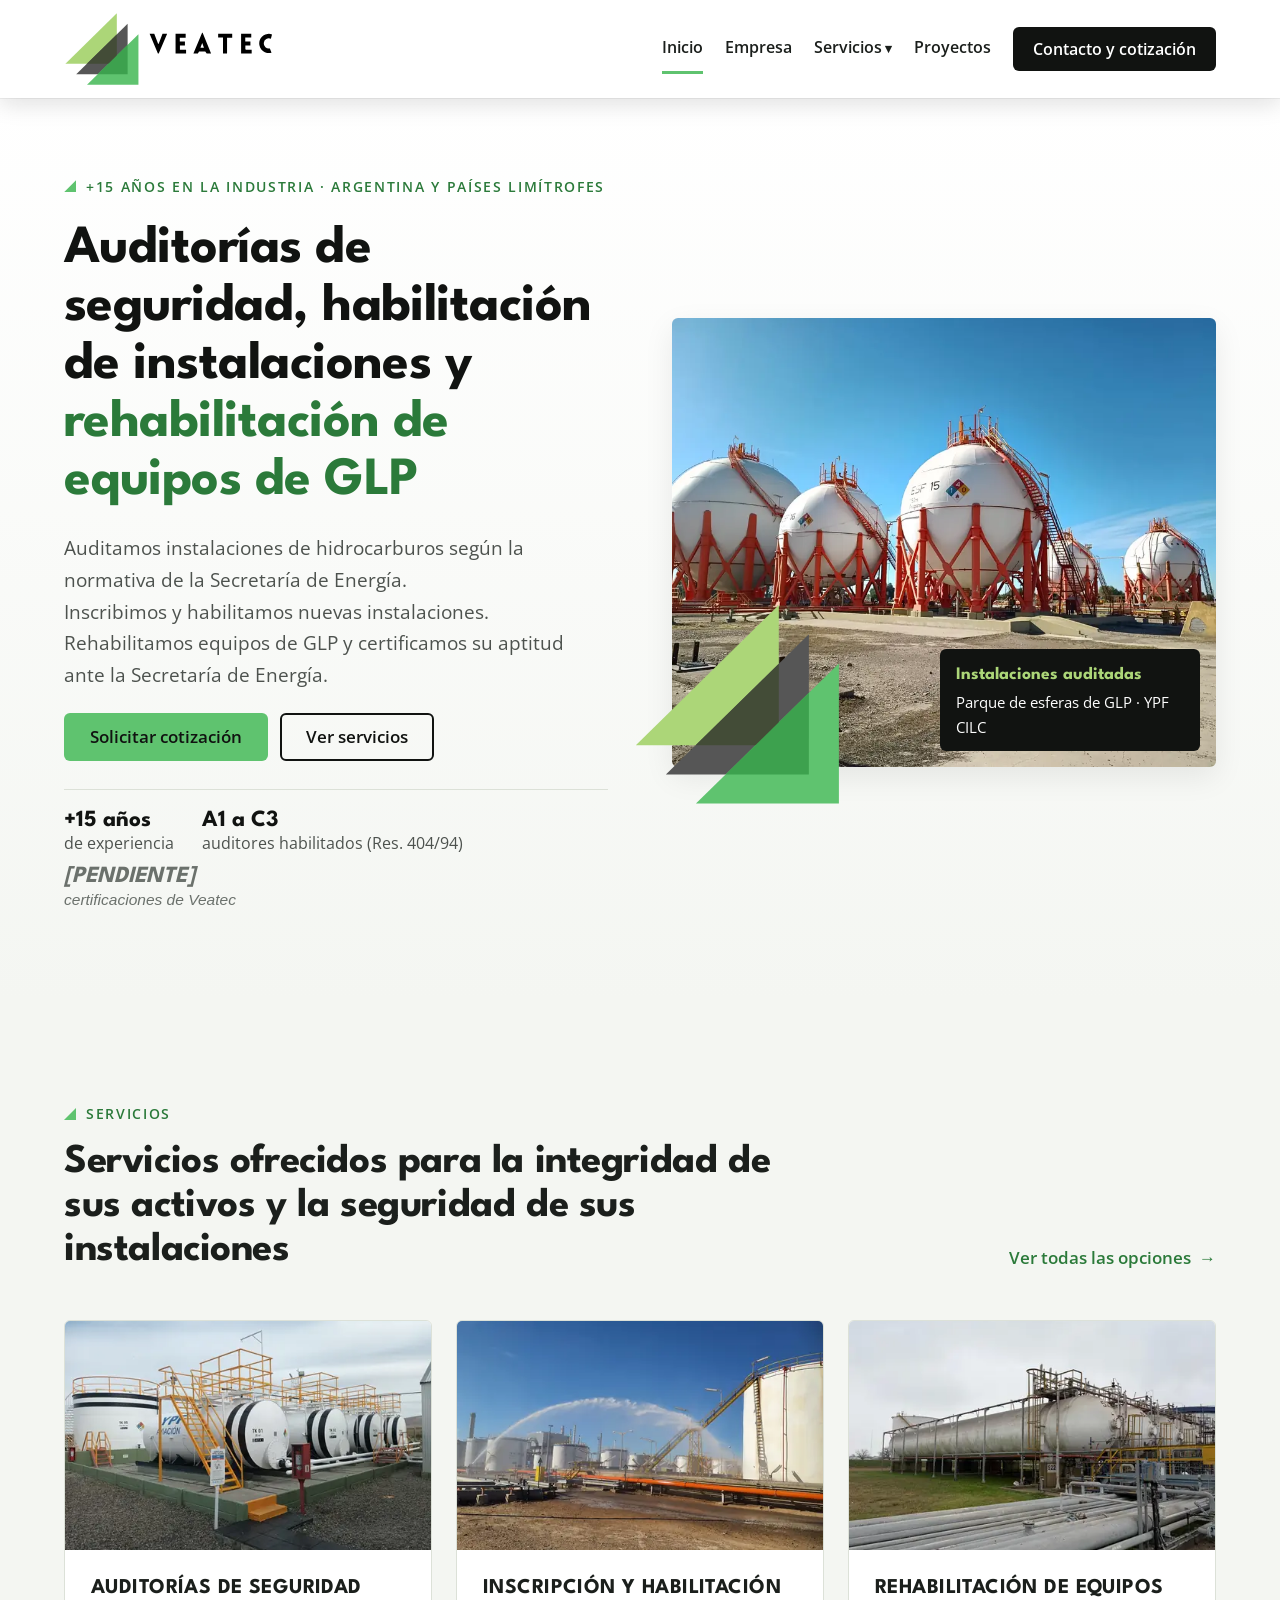
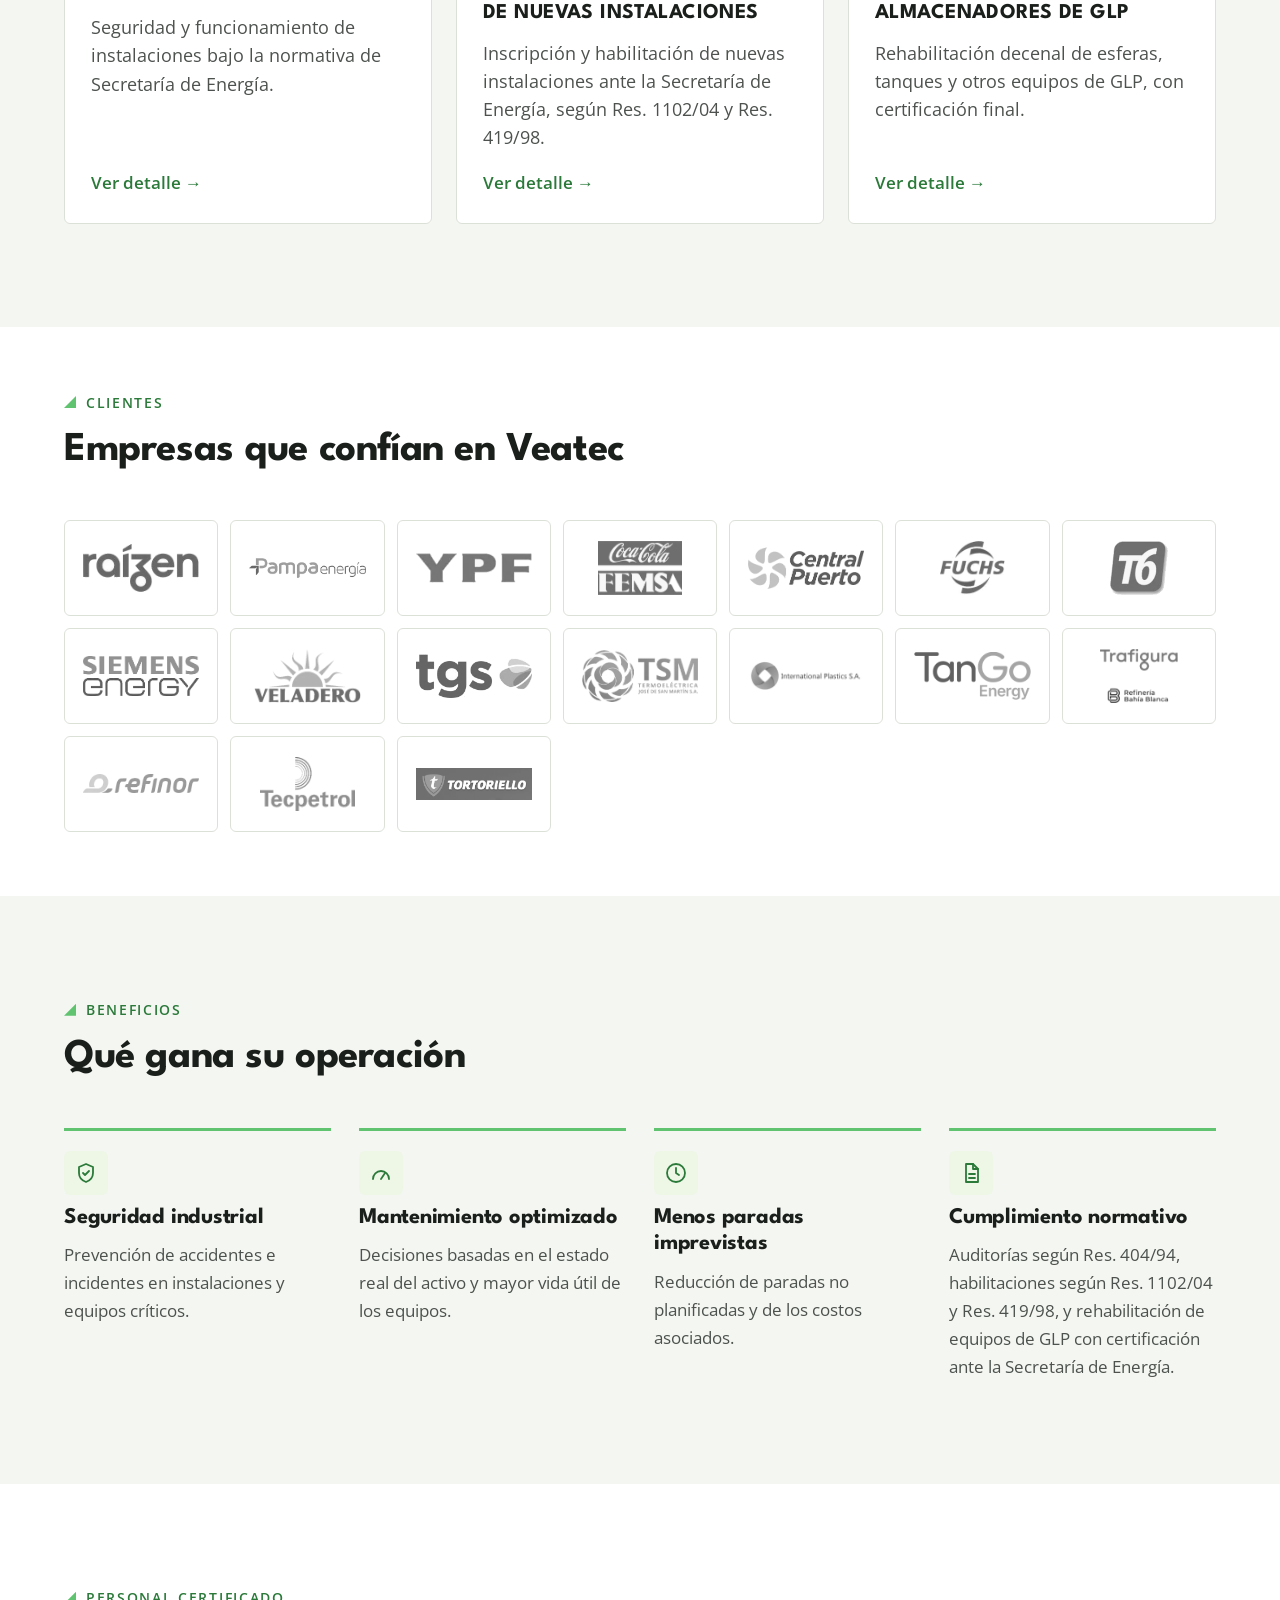
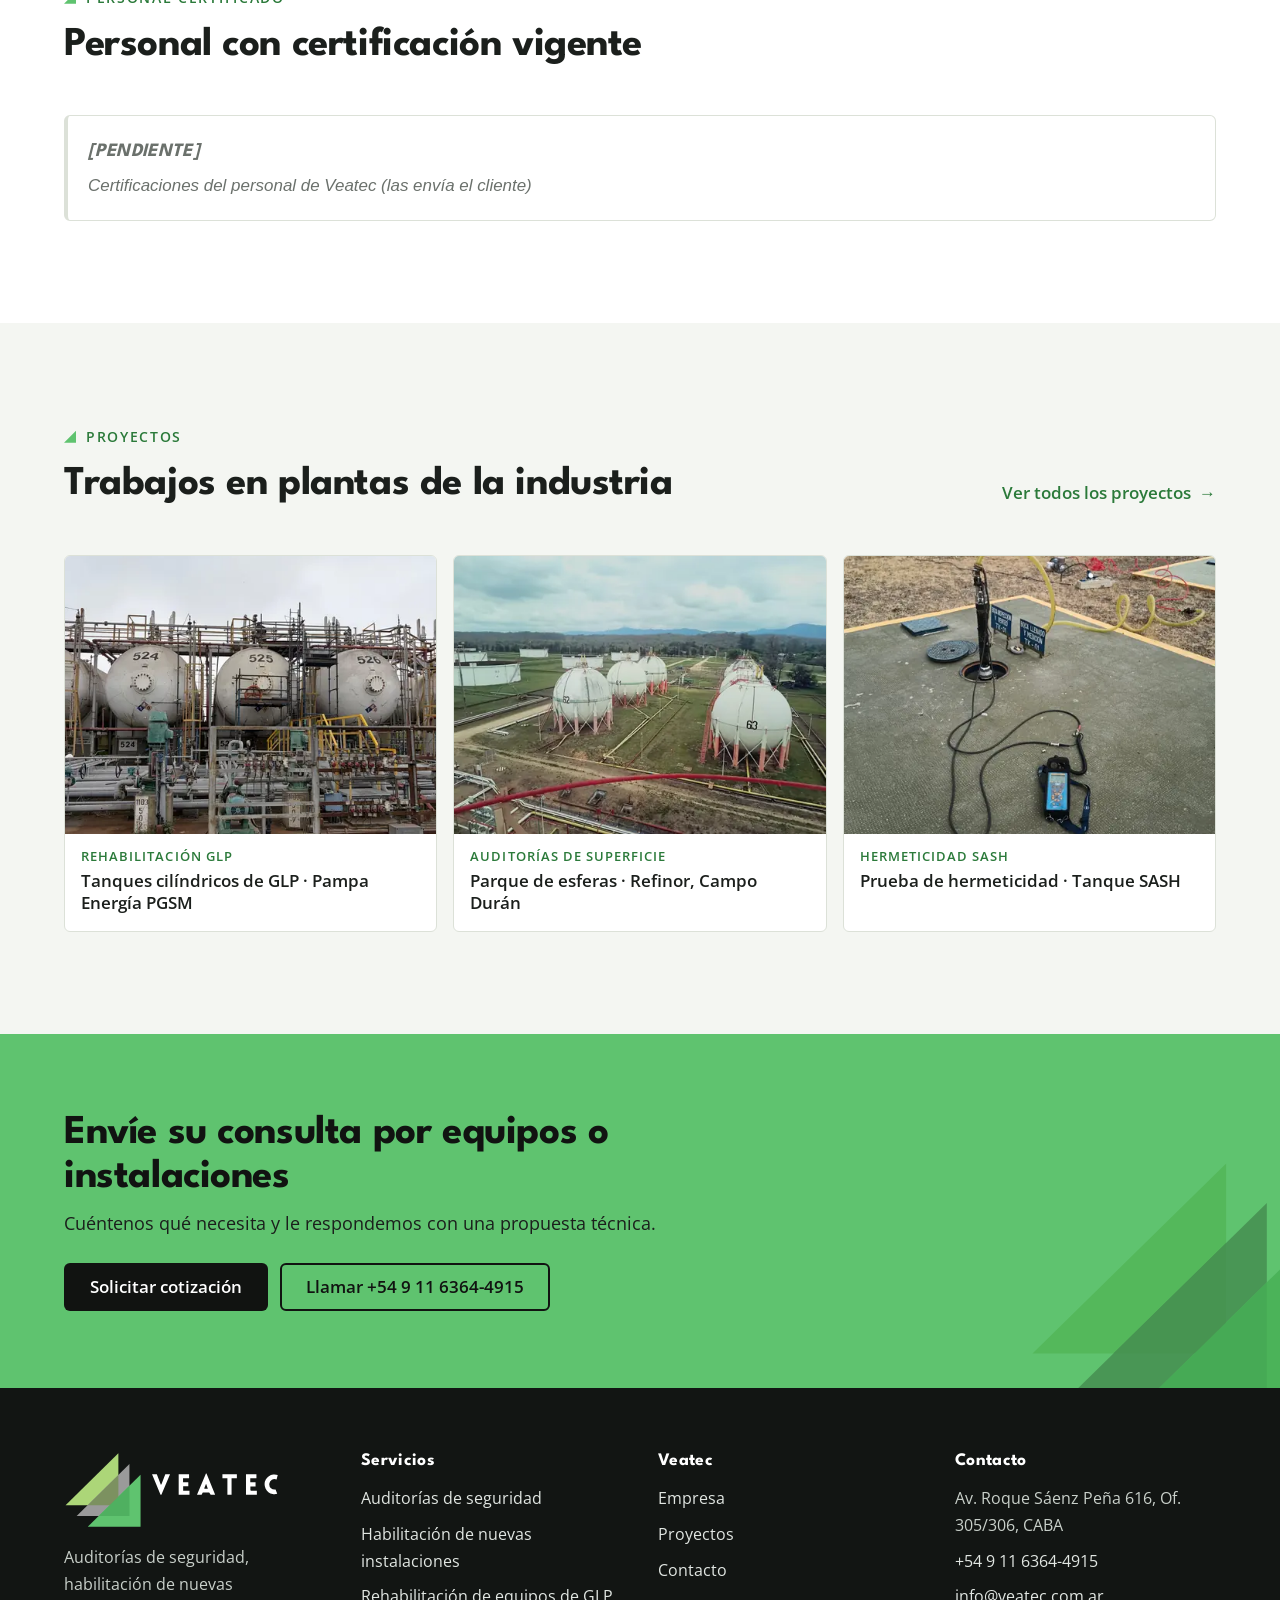
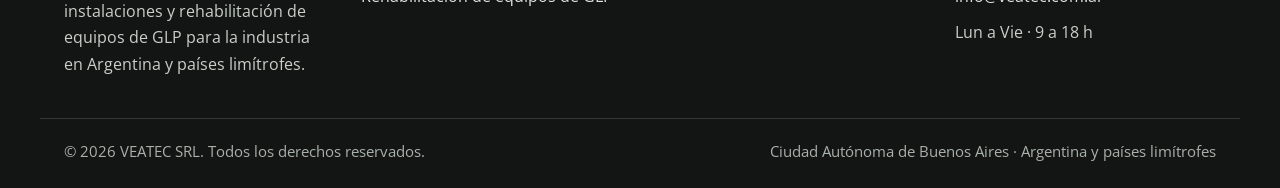
==== commit e39cc5f6: "cortes siatec" ====
--- a/index.html
+++ b/index.html
@@ -3,8 +3,8 @@
 <head>
 <meta charset="utf-8">
 <meta name="viewport" content="width=device-width, initial-scale=1">
-<title>Auditorías de seguridad, inspecciones y END | Veatec</title>
-<meta name="description" content="Auditorías de seguridad, inspecciones técnicas, rehabilitación de equipos de GLP y ensayos no destructivos en Argentina y países limítrofes.">
+<title>Auditorías de seguridad y rehabilitación de GLP | Veatec</title>
+<meta name="description" content="Auditorías de seguridad, inscripción y habilitación de nuevas instalaciones y rehabilitación de equipos de GLP en Argentina y países limítrofes.">
 <!-- DEMO: evita que la copia de GitHub Pages se indexe. QUITAR esta línea al publicar en el dominio real. -->
 <meta name="robots" content="noindex, nofollow">
 <link rel="canonical" href="https://www.veatec.com.ar/">
@@ -14,8 +14,8 @@
 <meta property="og:type" content="website">
 <meta property="og:locale" content="es_AR">
 <meta property="og:site_name" content="Veatec">
-<meta property="og:title" content="Auditorías de seguridad, inspecciones y END | Veatec">
-<meta property="og:description" content="Auditorías de seguridad, inspecciones técnicas, rehabilitación de equipos de GLP y ensayos no destructivos en Argentina y países limítrofes.">
+<meta property="og:title" content="Auditorías de seguridad y rehabilitación de GLP | Veatec">
+<meta property="og:description" content="Auditorías de seguridad, inscripción y habilitación de nuevas instalaciones y rehabilitación de equipos de GLP en Argentina y países limítrofes.">
 <meta property="og:url" content="https://www.veatec.com.ar/">
 <meta property="og:image" content="https://www.veatec.com.ar/img/marca/og-veatec.jpg">
 <meta property="og:image:width" content="1200">
@@ -36,11 +36,9 @@
    "@id": "https://www.veatec.com.ar/#organizacion",
    "name": "Veatec",
    "legalName": "VEATEC SRL",
-   "alternateName": "Veatec · Auditorías técnicas e inspecciones",
    "url": "https://www.veatec.com.ar/",
    "logo": "https://www.veatec.com.ar/img/marca/logo-veatec.png",
    "image": "https://www.veatec.com.ar/img/marca/og-veatec.jpg",
-   "description": "Auditorías de seguridad, inspecciones técnicas, rehabilitación de equipos de GLP, ensayos no destructivos, emisión acústica y cámara acústica para la industria en Argentina y países limítrofes.",
    "email": "info@veatec.com.ar",
    "telephone": "+5491163644915",
    "contactPoint": [
@@ -48,13 +46,6 @@
      "@type": "ContactPoint",
      "contactType": "customer service",
      "email": "info@veatec.com.ar",
-     "telephone": "+5491163644915",
-     "availableLanguage": "es"
-    },
-    {
-     "@type": "ContactPoint",
-     "contactType": "technical support",
-     "email": "tecnica@veatec.com.ar",
      "telephone": "+5491163644915",
      "availableLanguage": "es"
     }
@@ -106,13 +97,12 @@
      "name": "Brasil"
     }
    ],
+   "description": "Auditorías de seguridad, inscripción y habilitación de nuevas instalaciones y rehabilitación de equipos de GLP para la industria en Argentina y países limítrofes.",
    "knowsAbout": [
-    "Ensayos no destructivos",
-    "Inspección de tanques API 653",
-    "Rehabilitación de equipos de GLP",
     "Auditorías de seguridad Res. 404/94",
-    "Emisión acústica",
-    "Cámara acústica"
+    "Hermeticidad de tanques subterráneos (SASH)",
+    "Habilitación de nuevas instalaciones Res. 1102/04",
+    "Rehabilitación de equipos de GLP"
    ]
   },
   {
@@ -142,12 +132,9 @@
 <li><a class="nav-link" href="empresa.html">Empresa</a></li>
 <li class="has-sub"><a class="nav-link" href="servicios.html">Servicios</a>
 <ul class="sub-menu">
-<li><a href="inspecciones-tecnicas.html">Inspecciones técnicas</a></li>
 <li><a href="auditorias-de-seguridad.html">Auditorías de seguridad</a></li>
+<li><a href="habilitacion-nuevas-instalaciones.html">Habilitación de nuevas instalaciones</a></li>
 <li><a href="rehabilitacion-equipos-glp.html">Rehabilitación de equipos de GLP</a></li>
-<li><a href="ensayos-no-destructivos.html">Ensayos no destructivos</a></li>
-<li><a href="camara-acustica.html">Cámara acústica</a></li>
-<li><a href="emision-acustica.html">Emisión acústica</a></li>
 </ul>
 </li>
 <li><a class="nav-link" href="proyectos.html">Proyectos</a></li>
@@ -162,19 +149,18 @@
 <div class="container hero-grid">
 <div class="hero-copy">
 <span class="eyebrow">+15 años en la industria · Argentina y países limítrofes</span>
-<h1>Auditorías de seguridad, inspecciones técnicas y <em>ensayos no destructivos</em></h1>
-<p class="lead">Verificamos la integridad de activos de la industria.<br>
-Inspeccionamos tanques y equipos de almacenamiento y transporte.<br>
-Auditamos instalaciones y rehabilitamos equipos de GLP. Certificamos el cumplimiento normativo ante la Secretaría de Energía.</p>
+<h1>Auditorías de seguridad, habilitación de instalaciones y <em>rehabilitación de equipos de GLP</em></h1>
+<p class="lead">Auditamos instalaciones de hidrocarburos según la normativa de la Secretaría de Energía.<br>
+Inscribimos y habilitamos nuevas instalaciones.<br>
+Rehabilitamos equipos de GLP y certificamos su aptitud ante la Secretaría de Energía.</p>
 <div class="btn-row">
 <a class="btn btn--primary" href="contacto.html">Solicitar cotización</a>
 <a class="btn btn--outline" href="servicios.html">Ver servicios</a>
 </div>
 <ul class="trust">
 <li><strong>+15 años</strong>de experiencia</li>
-<li><strong>API 653</strong>inspector certificado</li>
-<li><strong>NIVEL III</strong>US · LP · PM (ISO 9712)</li>
-<li><strong>NIVEL III y NIVEL II</strong>EA (ISO 9712)</li>
+<li><strong>A1 a C3</strong>auditores habilitados (Res. 404/94)</li>
+<li class="pending"><strong>[PENDIENTE]</strong>certificaciones de Veatec</li>
 </ul>
 </div>
 <div class="hero-media">
@@ -191,19 +177,19 @@
 <a class="link-arrow" href="servicios.html">Ver todas las opciones</a>
 </div>
 <div class="grid grid--3">
-<a class="service-card" href="inspecciones-tecnicas.html">
-<div class="service-card__img"><img src="img/fotos/inspeccion-tanque-aereo-960.webp" srcset="img/fotos/inspeccion-tanque-aereo-480.webp 480w, img/fotos/inspeccion-tanque-aereo-960.webp 960w, img/fotos/inspeccion-tanque-aereo-1600.webp 1600w" sizes="(max-width: 700px) 100vw, (max-width: 1100px) 50vw, 380px" width="1600" height="1200" alt="" loading="lazy" decoding="async"></div>
-<div class="service-card__body">
-<h3>Inspecciones técnicas</h3>
-<p>Integridad de tanques aéreos de almacenamiento de hidrocarburos según Res. 277/25 SE y Norma API 653.</p>
-<span class="service-card__more">Ver detalle →</span>
-</div>
-</a>
 <a class="service-card" href="auditorias-de-seguridad.html">
 <div class="service-card__img"><img src="img/fotos/ypf-aeroplanta-el-calafate-960.webp" srcset="img/fotos/ypf-aeroplanta-el-calafate-480.webp 480w, img/fotos/ypf-aeroplanta-el-calafate-960.webp 960w, img/fotos/ypf-aeroplanta-el-calafate-1600.webp 1600w" sizes="(max-width: 700px) 100vw, (max-width: 1100px) 50vw, 380px" width="1600" height="1200" alt="" loading="lazy" decoding="async"></div>
 <div class="service-card__body">
 <h3>Auditorías de seguridad</h3>
 <p>Seguridad y funcionamiento de instalaciones bajo la normativa de Secretaría de Energía.</p>
+<span class="service-card__more">Ver detalle →</span>
+</div>
+</a>
+<a class="service-card" href="habilitacion-nuevas-instalaciones.html">
+<div class="service-card__img"><img src="img/fotos/ypf-refineria-plaza-huincul-960.webp" srcset="img/fotos/ypf-refineria-plaza-huincul-480.webp 480w, img/fotos/ypf-refineria-plaza-huincul-960.webp 960w, img/fotos/ypf-refineria-plaza-huincul-1600.webp 1600w" sizes="(max-width: 700px) 100vw, (max-width: 1100px) 50vw, 380px" width="1600" height="1000" alt="" loading="lazy" decoding="async"></div>
+<div class="service-card__body">
+<h3>Inscripción y habilitación de nuevas instalaciones</h3>
+<p>Inscripción y habilitación de nuevas instalaciones ante la Secretaría de Energía, según Res. 1102/04 y Res. 419/98.</p>
 <span class="service-card__more">Ver detalle →</span>
 </div>
 </a>
@@ -215,30 +201,6 @@
 <span class="service-card__more">Ver detalle →</span>
 </div>
 </a>
-<a class="service-card" href="ensayos-no-destructivos.html">
-<div class="service-card__img"><img src="img/fotos/escaneo-piso-lfet-2-960.webp" srcset="img/fotos/escaneo-piso-lfet-2-480.webp 480w, img/fotos/escaneo-piso-lfet-2-960.webp 960w" sizes="(max-width: 700px) 100vw, (max-width: 1100px) 50vw, 380px" width="960" height="468" alt="" loading="lazy" decoding="async"></div>
-<div class="service-card__body">
-<h3>Ensayos no destructivos</h3>
-<p>Ultrasonido · Emisión Acústica · LFET · Crawler Magnético · Partículas Magnéticas · Líquidos Penetrantes…</p>
-<span class="service-card__more">Ver detalle →</span>
-</div>
-</a>
-<a class="service-card" href="camara-acustica.html">
-<div class="service-card__img"><img src="img/fotos/refineria-bahia-blanca-2-960.webp" srcset="img/fotos/refineria-bahia-blanca-2-480.webp 480w, img/fotos/refineria-bahia-blanca-2-960.webp 960w, img/fotos/refineria-bahia-blanca-2-1600.webp 1600w" sizes="(max-width: 700px) 100vw, (max-width: 1100px) 50vw, 380px" width="1600" height="1200" alt="" loading="lazy" decoding="async"></div>
-<div class="service-card__body">
-<h3>Cámara acústica</h3>
-<p>Detección en tiempo real de fugas, fallas mecánicas y descargas eléctricas.</p>
-<span class="service-card__more">Ver detalle →</span>
-</div>
-</a>
-<a class="service-card" href="emision-acustica.html">
-<div class="service-card__img"><img src="img/fotos/emision-acustica-tanque-aereo-1-960.webp" srcset="img/fotos/emision-acustica-tanque-aereo-1-480.webp 480w, img/fotos/emision-acustica-tanque-aereo-1-960.webp 960w" sizes="(max-width: 700px) 100vw, (max-width: 1100px) 50vw, 380px" width="960" height="1280" alt="" loading="lazy" decoding="async"></div>
-<div class="service-card__body">
-<h3>Emisión acústica</h3>
-<p>Detección de fugas, propagación de fisuras y corrosión en tanques y recipientes en servicio.</p>
-<span class="service-card__more">Ver detalle →</span>
-</div>
-</a>
 </div>
 </div>
 </section>
@@ -249,21 +211,15 @@
 <li><img src="img/clientes/raizen.webp" width="131" height="54" alt="Raízen" loading="lazy" decoding="async"></li>
 <li><img src="img/clientes/pampa-energia.webp" width="359" height="64" alt="Pampa Energía" loading="lazy" decoding="async"></li>
 <li><img src="img/clientes/ypf.webp" width="175" height="45" alt="YPF" loading="lazy" decoding="async"></li>
-<li><img src="img/clientes/vista-oil-gas.webp" width="344" height="120" alt="Vista Oil & Gas" loading="lazy" decoding="async"></li>
 <li><img src="img/clientes/coca-cola-femsa.webp" width="187" height="120" alt="Coca-Cola FEMSA" loading="lazy" decoding="async"></li>
 <li><img src="img/clientes/central-puerto.webp" width="285" height="104" alt="Central Puerto" loading="lazy" decoding="async"></li>
-<li><img src="img/clientes/ypfb.webp" width="241" height="120" alt="YPFB" loading="lazy" decoding="async"></li>
-<li><img src="img/clientes/bunge.webp" width="224" height="52" alt="Bunge" loading="lazy" decoding="async"></li>
-<li><img src="img/clientes/nidera.webp" width="176" height="71" alt="Nidera" loading="lazy" decoding="async"></li>
 <li><img src="img/clientes/fuchs.webp" width="146" height="120" alt="Fuchs" loading="lazy" decoding="async"></li>
 <li><img src="img/clientes/t6.webp" width="113" height="106" alt="T6" loading="lazy" decoding="async"></li>
 <li><img src="img/clientes/siemens-energy.webp" width="295" height="101" alt="Siemens Energy" loading="lazy" decoding="async"></li>
-<li><img src="img/clientes/renova.webp" width="204" height="95" alt="Renova" loading="lazy" decoding="async"></li>
 <li><img src="img/clientes/veladero.webp" width="236" height="120" alt="Veladero" loading="lazy" decoding="async"></li>
 <li><img src="img/clientes/tgs.webp" width="200" height="75" alt="TGS" loading="lazy" decoding="async"></li>
 <li><img src="img/clientes/tsm-termoelectrica-jose-de-san-martin.webp" width="267" height="120" alt="TSM · Termoeléctrica José de San Martín" loading="lazy" decoding="async"></li>
 <li><img src="img/clientes/international-plastics.webp" width="480" height="120" alt="International Plastics" loading="lazy" decoding="async"></li>
-<li><img src="img/clientes/patagonia-bioenergia.webp" width="138" height="55" alt="Patagonia Bioenergía" loading="lazy" decoding="async"></li>
 <li><img src="img/clientes/tango-energy.webp" width="288" height="120" alt="TanGo Energy" loading="lazy" decoding="async"></li>
 <li><img src="img/clientes/trafigura-refineria-bahia-blanca.webp" width="172" height="120" alt="Trafigura · Refinería Bahía Blanca" loading="lazy" decoding="async"></li>
 <li><img src="img/clientes/refinor.webp" width="300" height="49" alt="Refinor" loading="lazy" decoding="async"></li>
@@ -279,17 +235,15 @@
 <li><span class="icon" aria-hidden="true"><svg viewBox="0 0 24 24" fill="none" stroke="currentColor" stroke-width="1.8" stroke-linecap="round" stroke-linejoin="round"><path d="M12 3l7 3v6c0 4.5-3 7.5-7 9-4-1.5-7-4.5-7-9V6z"/><path d="M9 12l2 2 4-4"/></svg></span><h3>Seguridad industrial</h3><p>Prevención de accidentes e incidentes en instalaciones y equipos críticos.</p></li>
 <li><span class="icon" aria-hidden="true"><svg viewBox="0 0 24 24" fill="none" stroke="currentColor" stroke-width="1.8" stroke-linecap="round" stroke-linejoin="round"><path d="M4 18a8 8 0 1 1 16 0"/><path d="M12 18l4-6"/></svg></span><h3>Mantenimiento optimizado</h3><p>Decisiones basadas en el estado real del activo y mayor vida útil de los equipos.</p></li>
 <li><span class="icon" aria-hidden="true"><svg viewBox="0 0 24 24" fill="none" stroke="currentColor" stroke-width="1.8" stroke-linecap="round" stroke-linejoin="round"><circle cx="12" cy="12" r="9"/><path d="M12 7v5l3 2"/></svg></span><h3>Menos paradas imprevistas</h3><p>Reducción de paradas no planificadas y de los costos asociados.</p></li>
-<li><span class="icon" aria-hidden="true"><svg viewBox="0 0 24 24" fill="none" stroke="currentColor" stroke-width="1.8" stroke-linecap="round" stroke-linejoin="round"><path d="M7 3h7l5 5v13H7z"/><path d="M14 3v5h5M10 13h6M10 17h6"/></svg></span><h3>Cumplimiento normativo</h3><p>Inspecciones según Res. 277/25 y API 653, auditorías según Res. 404/94 y Res. 1102/04.</p></li>
+<li><span class="icon" aria-hidden="true"><svg viewBox="0 0 24 24" fill="none" stroke="currentColor" stroke-width="1.8" stroke-linecap="round" stroke-linejoin="round"><path d="M7 3h7l5 5v13H7z"/><path d="M14 3v5h5M10 13h6M10 17h6"/></svg></span><h3>Cumplimiento normativo</h3><p>Auditorías según Res. 404/94, habilitaciones según Res. 1102/04 y Res. 419/98, y rehabilitación de equipos de GLP con certificación ante la Secretaría de Energía.</p></li>
 </ul>
 </div>
 </section>
 <section class="section" aria-labelledby="personal-titulo">
 <div class="container">
-<div class="section-head"><div><span class="eyebrow">Personal certificado</span><h2 id="personal-titulo">Inspectores con certificación vigente</h2></div></div>
+<div class="section-head"><div><span class="eyebrow">Personal certificado</span><h2 id="personal-titulo">Personal con certificación vigente</h2></div></div>
 <ul class="cert-list">
-<li><strong>API 653</strong><span>Inspección, reparación y alteración de tanques de almacenamiento</span></li>
-<li><strong>NIVEL III · ISO 9712</strong><span>Ultrasonido (US), Líquidos Penetrantes (LP) y Partículas Magnéticas (PM)</span></li>
-<li><strong>NIVEL III y NIVEL II · ISO 9712</strong><span>Emisión Acústica (EA)</span></li>
+<li class="cert--pend"><strong>[PENDIENTE]</strong><span>Certificaciones del personal de Veatec (las envía el cliente)</span></li>
 </ul>
 </div>
 </section>
@@ -300,17 +254,17 @@
 <a class="link-arrow" href="proyectos.html">Ver todos los proyectos</a>
 </div>
 <div class="gallery" data-proyectos="destacados">
-<figure data-cat="glp ea">
-<div class="g-img"><img src="img/fotos/emision-acustica-cigarro-glp-960.webp" srcset="img/fotos/emision-acustica-cigarro-glp-480.webp 480w, img/fotos/emision-acustica-cigarro-glp-960.webp 960w, img/fotos/emision-acustica-cigarro-glp-1600.webp 1600w" sizes="(max-width: 700px) 100vw, (max-width: 1100px) 50vw, 380px" width="1600" height="2133" alt="Técnico de Veatec instalando sensores de emisión acústica en un cilindro de GLP" loading="lazy" decoding="async"></div>
-<figcaption><span>Rehabilitación GLP</span>Emisión acústica en cilindro de GLP</figcaption>
+<figure data-cat="glp">
+<a class="g-link" href="caso-estudio.html"><div class="g-img"><img src="img/fotos/rehabilitacion-tk525-pampa-energia-2-960.webp" srcset="img/fotos/rehabilitacion-tk525-pampa-energia-2-480.webp 480w, img/fotos/rehabilitacion-tk525-pampa-energia-2-960.webp 960w, img/fotos/rehabilitacion-tk525-pampa-energia-2-1600.webp 1600w" sizes="(max-width: 700px) 100vw, (max-width: 1100px) 50vw, 380px" width="1600" height="2133" alt="Batería de cilindros de GLP en Pampa Energía, Puerto General San Martín" loading="lazy" decoding="async"></div></a>
+<figcaption><span>Rehabilitación GLP</span>Tanques cilíndricos de GLP · Pampa Energía PGSM</figcaption>
 </figure>
 <figure data-cat="auditorias">
-<div class="g-img"><img src="img/fotos/refineria-bahia-blanca-2-960.webp" srcset="img/fotos/refineria-bahia-blanca-2-480.webp 480w, img/fotos/refineria-bahia-blanca-2-960.webp 960w, img/fotos/refineria-bahia-blanca-2-1600.webp 1600w" sizes="(max-width: 700px) 100vw, (max-width: 1100px) 50vw, 380px" width="1600" height="1200" alt="Unidades de proceso de la Refinería Bahía Blanca" loading="lazy" decoding="async"></div>
-<figcaption><span>Auditorías de seguridad</span>Refinería Bahía Blanca</figcaption>
+<div class="g-img"><img src="img/fotos/parque-esferas-refinor-campo-duran-960.webp" srcset="img/fotos/parque-esferas-refinor-campo-duran-480.webp 480w, img/fotos/parque-esferas-refinor-campo-duran-960.webp 960w, img/fotos/parque-esferas-refinor-campo-duran-1600.webp 1600w" sizes="(max-width: 700px) 100vw, (max-width: 1100px) 50vw, 380px" width="1600" height="1200" alt="Parque de esferas de GLP de Refinor en Campo Durán" loading="lazy" decoding="async"></div>
+<figcaption><span>Auditorías de superficie</span>Parque de esferas · Refinor, Campo Durán</figcaption>
 </figure>
-<figure data-cat="end">
-<div class="g-img"><img src="img/fotos/escaneo-piso-lfet-2-960.webp" srcset="img/fotos/escaneo-piso-lfet-2-480.webp 480w, img/fotos/escaneo-piso-lfet-2-960.webp 960w" sizes="(max-width: 700px) 100vw, (max-width: 1100px) 50vw, 380px" width="960" height="468" alt="Técnico escaneando el piso de un tanque con equipo LFET" loading="lazy" decoding="async"></div>
-<figcaption><span>Ensayos no destructivos</span>Escaneo de piso por LFET · Inspección interna</figcaption>
+<figure data-cat="sash">
+<div class="g-img"><img src="img/fotos/prueba-hermeticidad-sash-2-960.webp" srcset="img/fotos/prueba-hermeticidad-sash-2-480.webp 480w, img/fotos/prueba-hermeticidad-sash-2-960.webp 960w, img/fotos/prueba-hermeticidad-sash-2-1600.webp 1600w" sizes="(max-width: 700px) 100vw, (max-width: 1100px) 50vw, 380px" width="1600" height="2133" alt="Sensores de prueba de hermeticidad en bocas de un tanque subterráneo" loading="lazy" decoding="async"></div>
+<figcaption><span>Hermeticidad SASH</span>Prueba de hermeticidad · Tanque SASH</figcaption>
 </figure>
 </div>
 </div>
@@ -333,18 +287,15 @@
 <footer class="site-footer">
 <div class="container footer-grid">
 <div class="footer-brand">
-<img src="img/marca/logo-veatec-negativo.svg" width="220" height="76" alt="Veatec · Auditorías técnicas e inspecciones" loading="lazy">
-<p>Auditorías de seguridad, inspecciones técnicas y ensayos no destructivos para la industria en Argentina y países limítrofes.</p>
+<img src="img/marca/logo-veatec-negativo-compacto.svg" width="220" height="76" alt="Veatec" loading="lazy">
+<p>Auditorías de seguridad, habilitación de nuevas instalaciones y rehabilitación de equipos de GLP para la industria en Argentina y países limítrofes.</p>
 </div>
 <div class="footer-col">
 <h2>Servicios</h2>
 <ul>
-<li><a href="inspecciones-tecnicas.html">Inspecciones técnicas</a></li>
 <li><a href="auditorias-de-seguridad.html">Auditorías de seguridad</a></li>
+<li><a href="habilitacion-nuevas-instalaciones.html">Habilitación de nuevas instalaciones</a></li>
 <li><a href="rehabilitacion-equipos-glp.html">Rehabilitación de equipos de GLP</a></li>
-<li><a href="ensayos-no-destructivos.html">Ensayos no destructivos</a></li>
-<li><a href="camara-acustica.html">Cámara acústica</a></li>
-<li><a href="emision-acustica.html">Emisión acústica</a></li>
 </ul>
 </div>
 <div class="footer-col">
@@ -361,7 +312,6 @@
 <li>Av. Roque Sáenz Peña 616, Of. 305/306, CABA</li>
 <li><a href="tel:+5491163644915">+54 9 11 6364-4915</a></li>
 <li><a href="mailto:info@veatec.com.ar">info@veatec.com.ar</a></li>
-<li><a href="mailto:tecnica@veatec.com.ar">tecnica@veatec.com.ar</a></li>
 <li>Lun a Vie · 9 a 18 h</li>
 </ul>
 </div>
--- a/css/estilos.css
+++ b/css/estilos.css
@@ -491,3 +491,9 @@
 .service-card--test h4 { font-size: 1.05rem; }
 .cert-list strong { font-size: 1.18rem; }
 @media (max-width: 700px) { .service-card--test h4 { font-size: .92rem; } }
+.split--top { align-items: start; }
+.page-hero .facts dd { font-size: 1.05rem; }
+
+/* ---------- Cierre Veatec (29/10): marcadores de contenido pendiente ---------- */
+.cert-list li.cert--pend { border-left-color: var(--linea); }
+.cert-list li.cert--pend strong, .cert-list li.cert--pend span, .trust li.pending, .trust li.pending strong { color: #6B716C; font-style: italic; }
